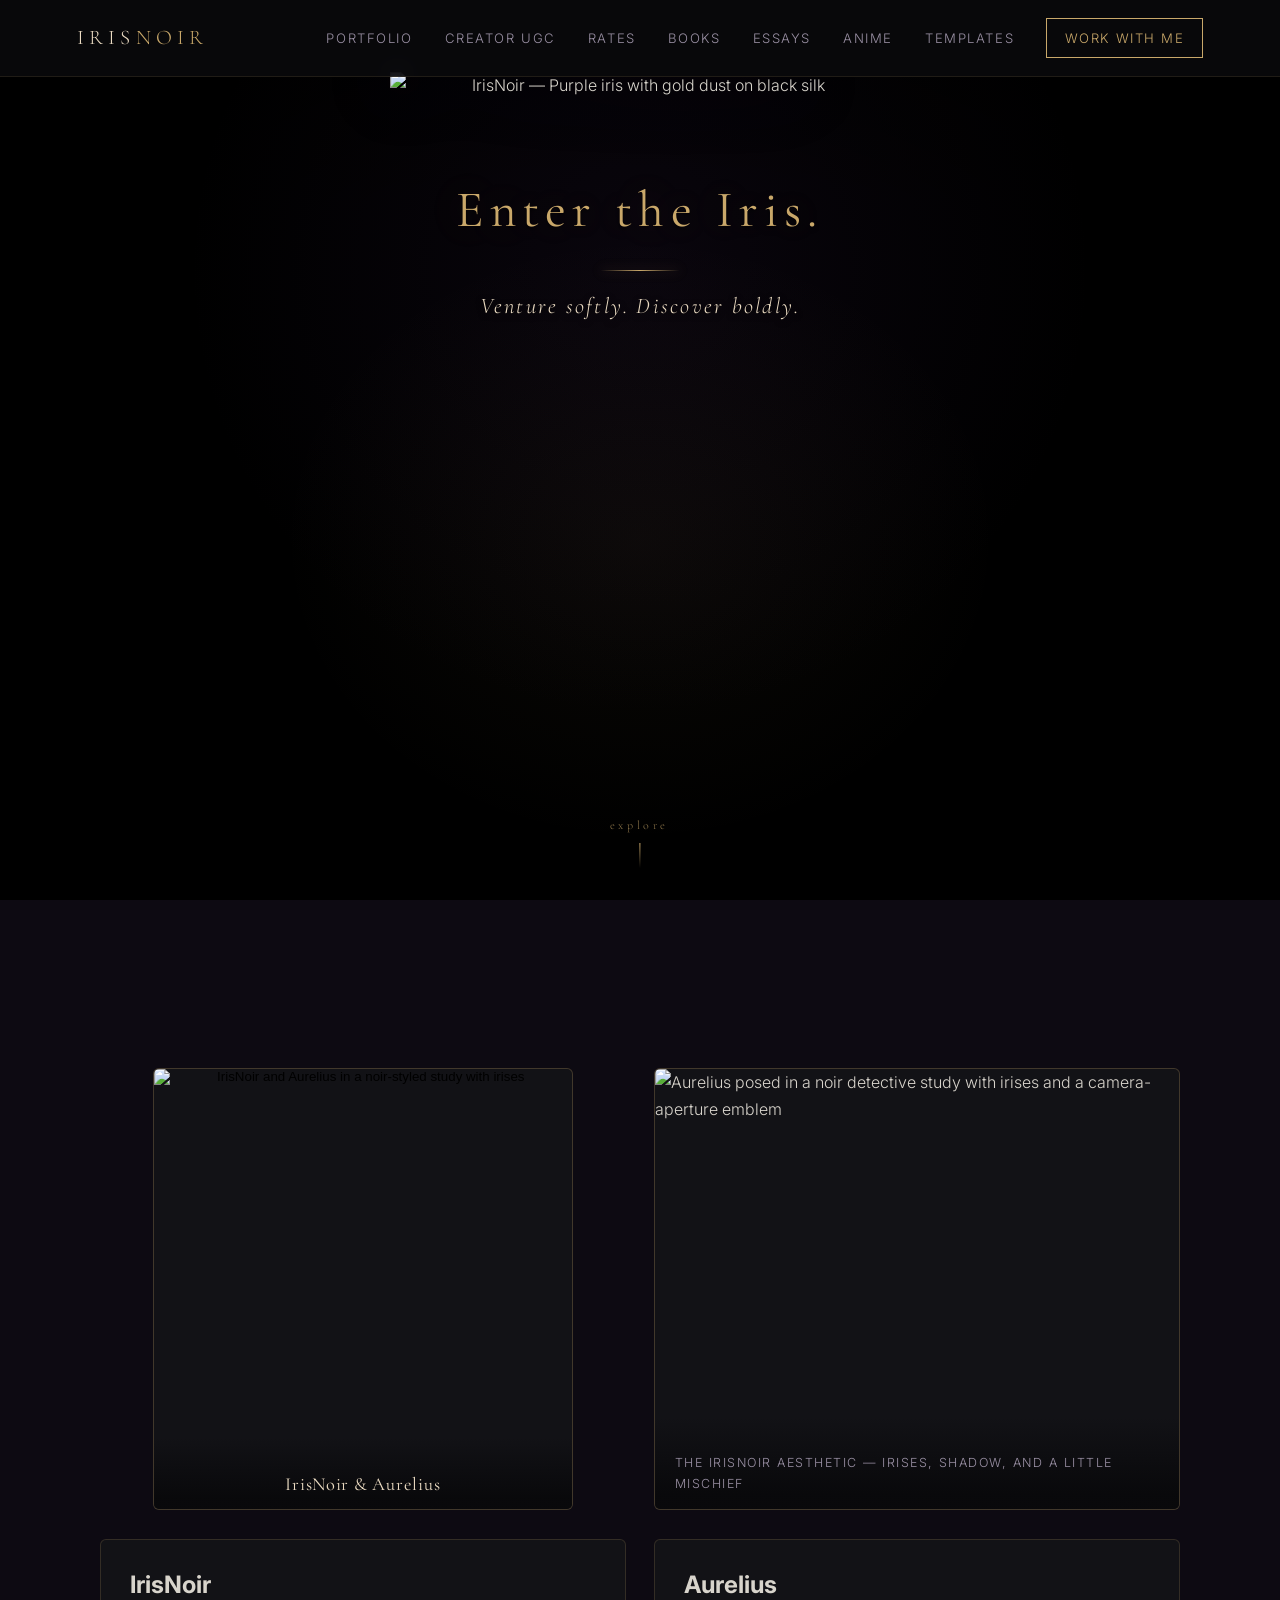
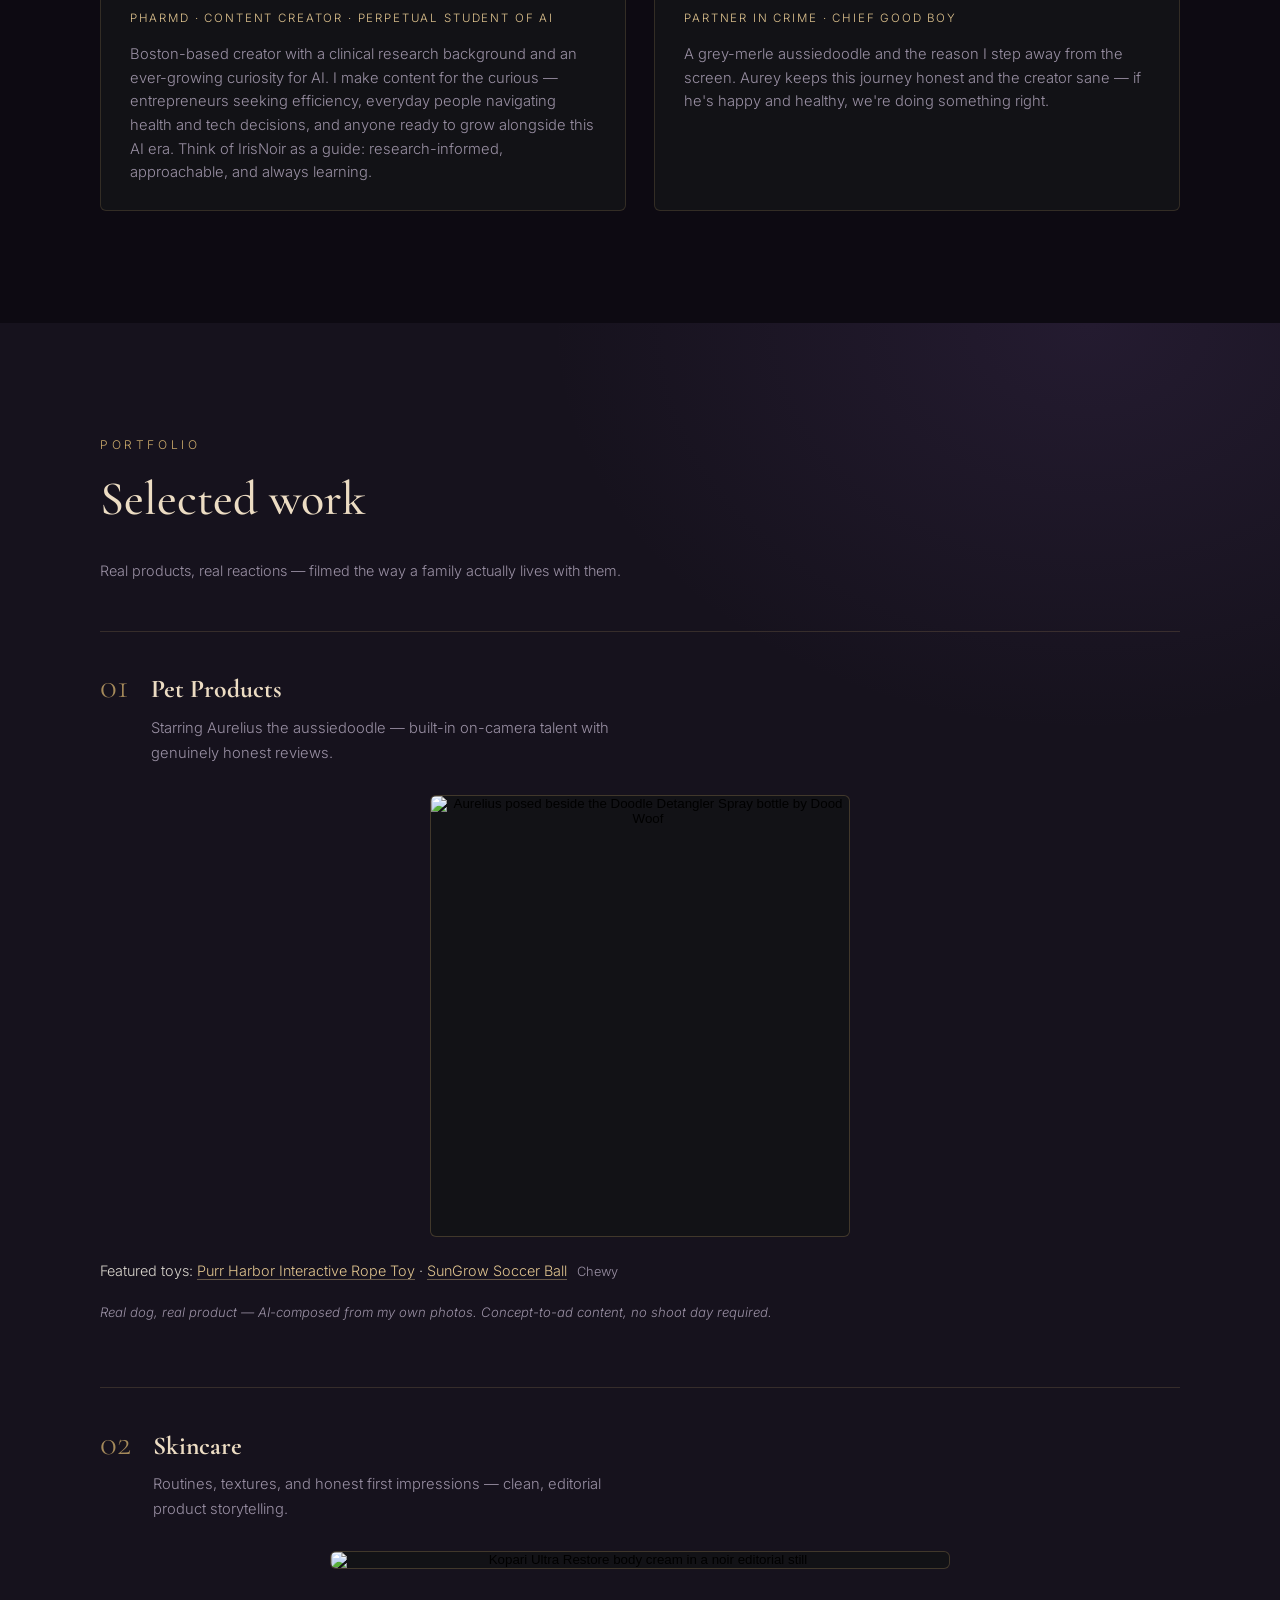
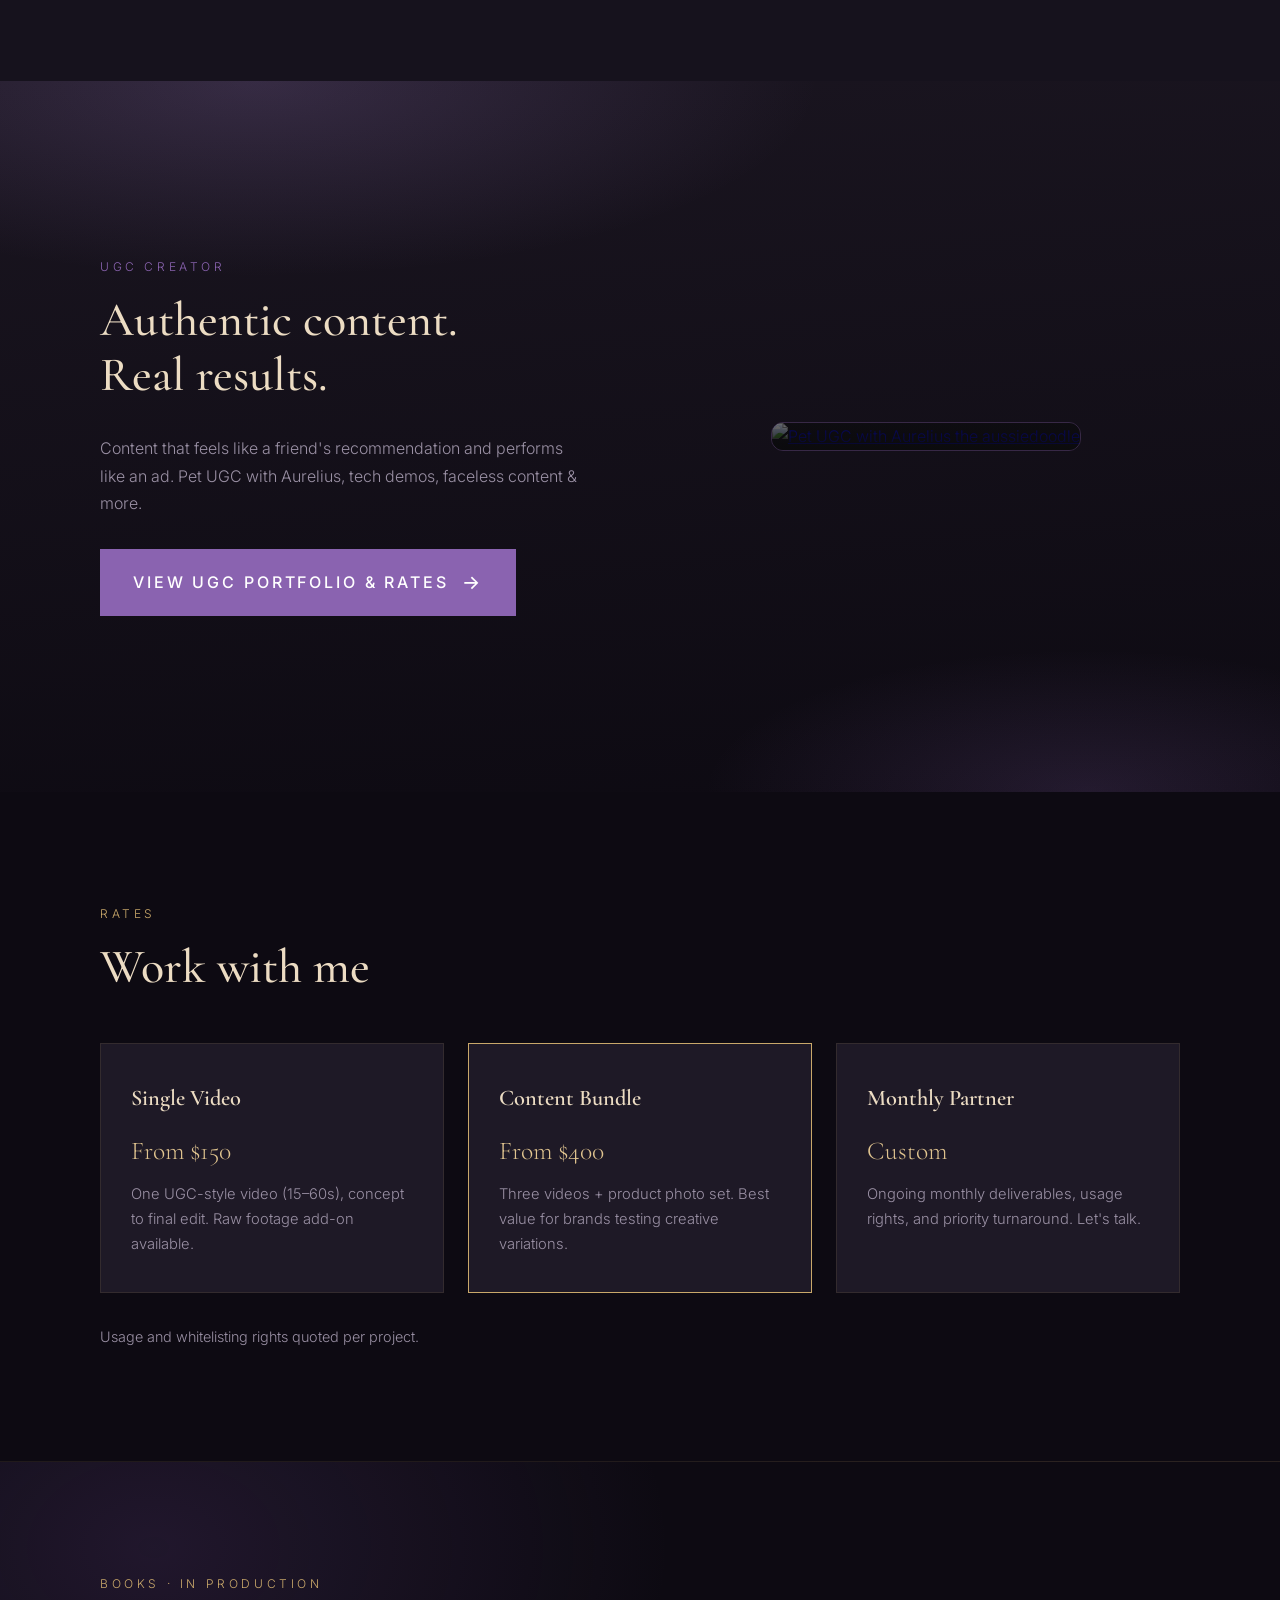
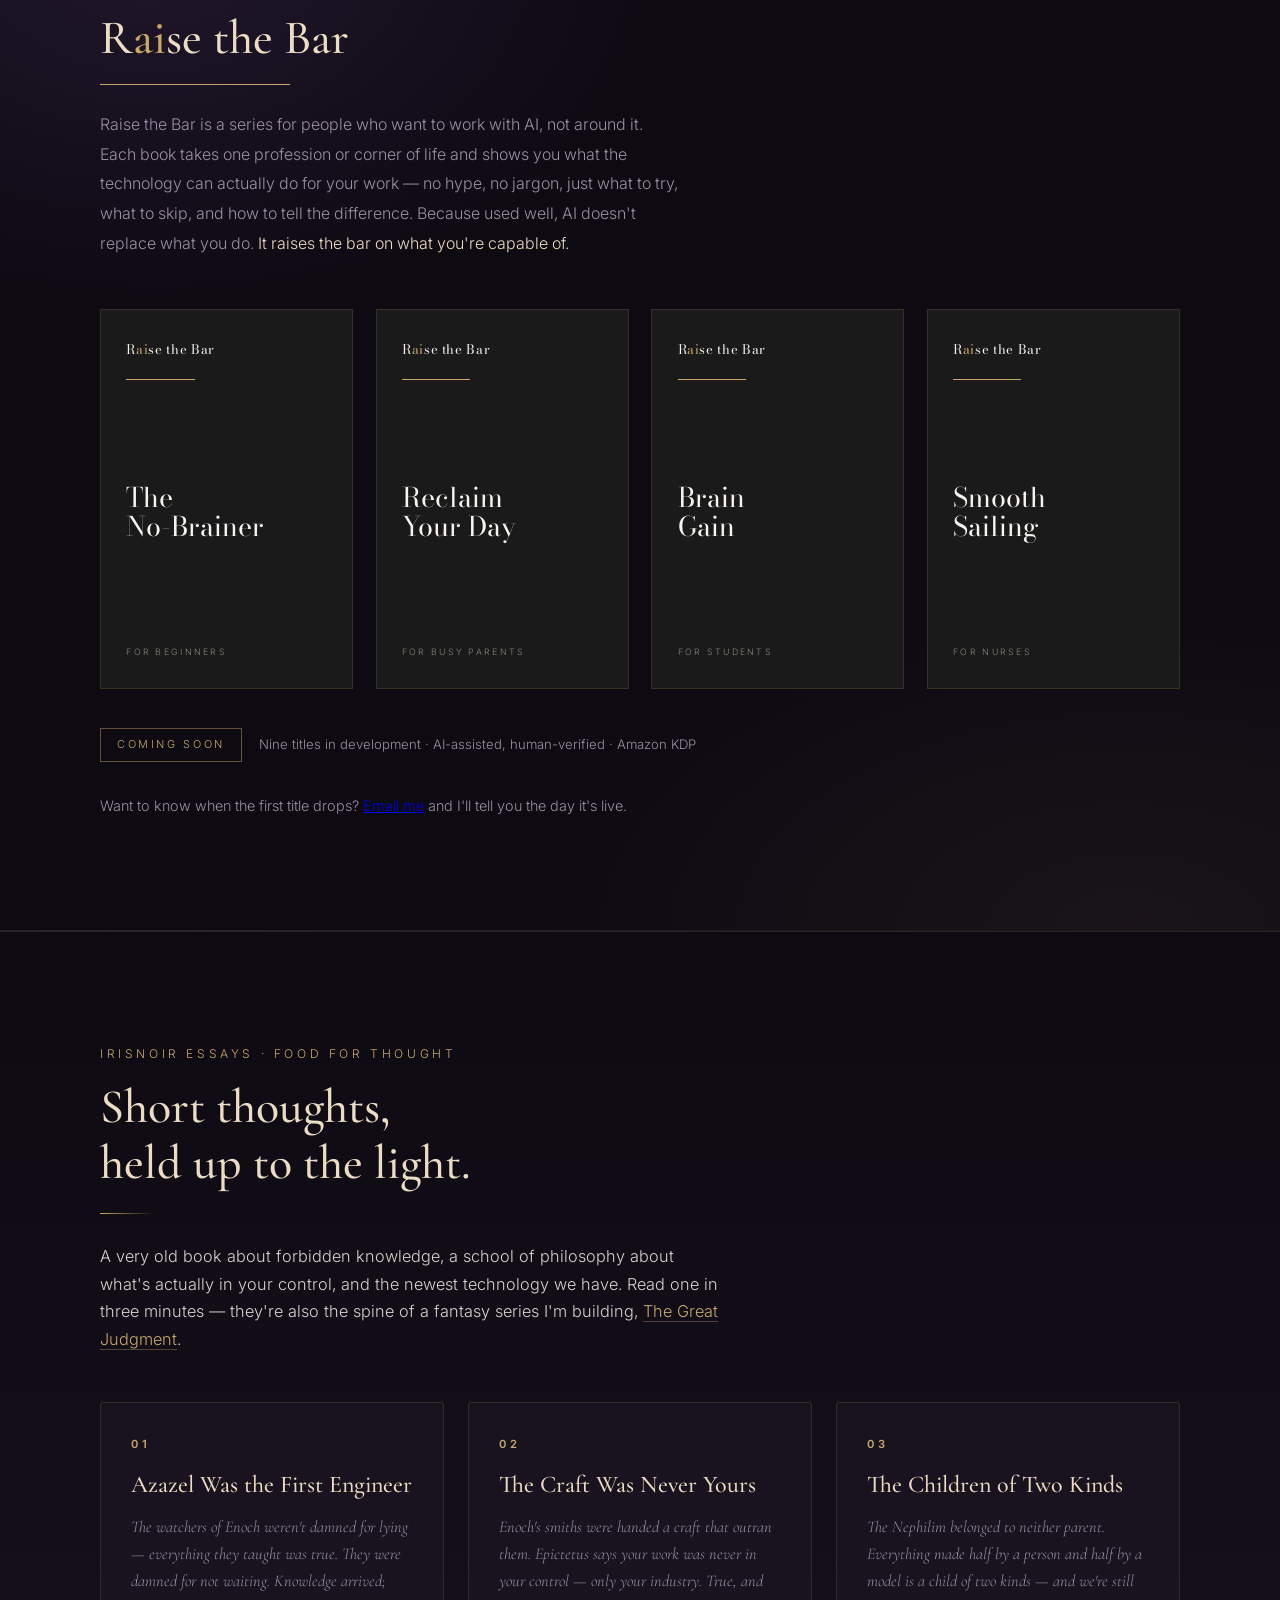
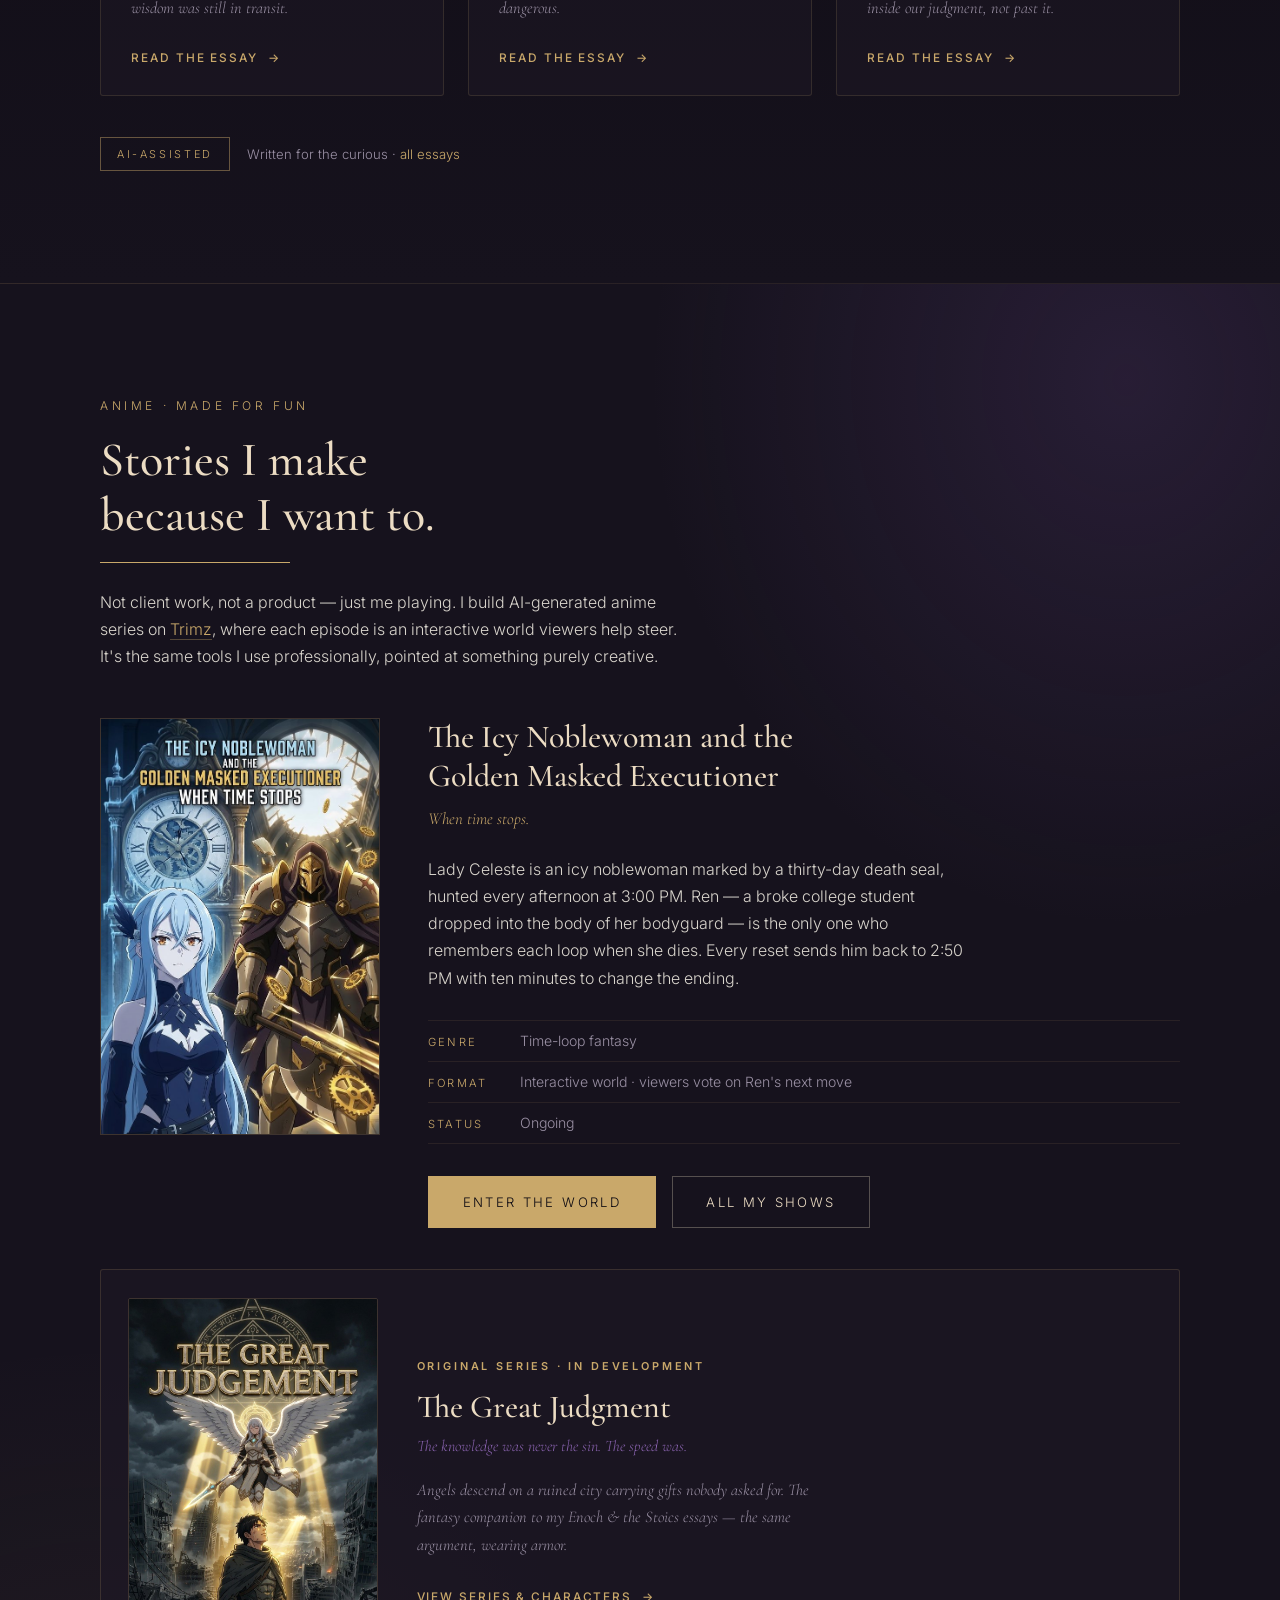
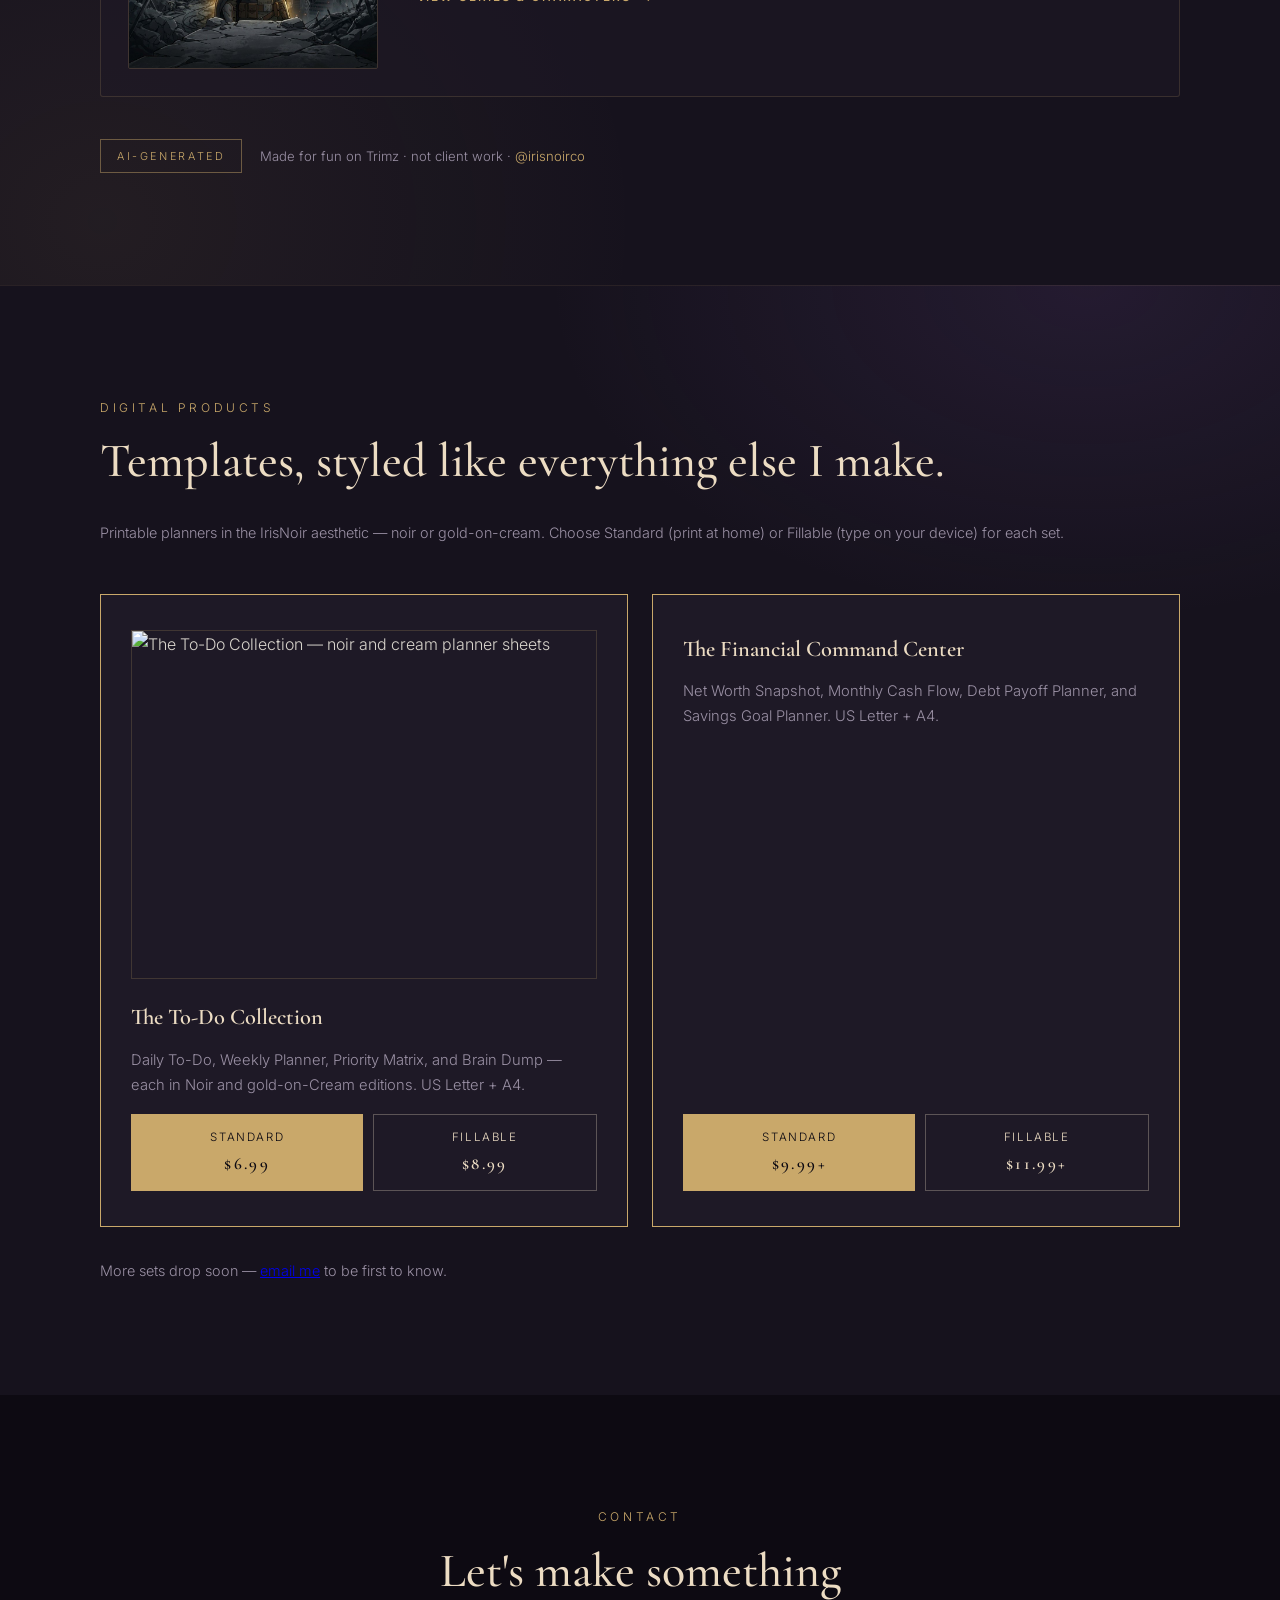
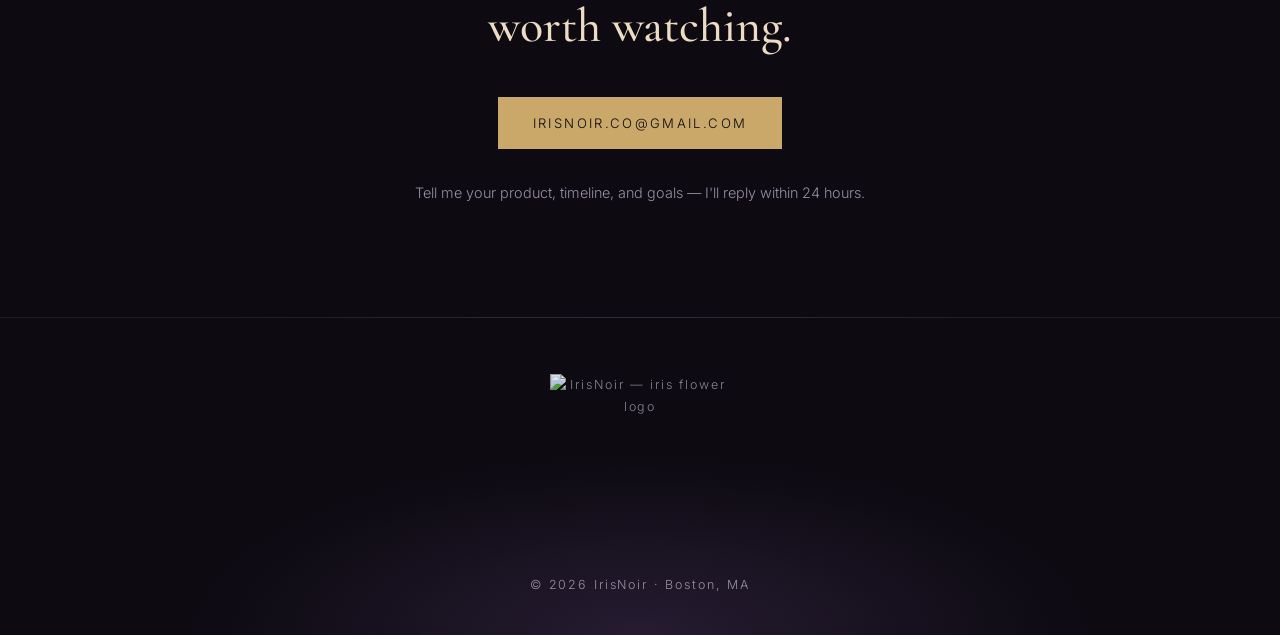
==== index.html @ cecb147e "Add Essays (Food for Thought) and The Great Judgment series sections Three Enoch & the Stoics essays" ====
<!DOCTYPE html>
<html lang="en">
<head>
<meta charset="UTF-8">
<meta name="viewport" content="width=device-width, initial-scale=1.0">
<title>IrisNoir — Enter the Iris | AI-Assisted Wellness & Tech Content</title>
<meta name="description" content="IrisNoir — where research meets the everyday. AI-assisted content on wellness, emerging technology, and balanced living. Created by a PharmD with clinical research experience, for the curious. Boston-based.">
<link rel="canonical" href="https://irisnoir.co/">

<!-- Social share card. Without these, scrapers pick an arbitrary page image
     (the tall anime poster) instead of the brand mark. -->
<meta property="og:type" content="website">
<meta property="og:site_name" content="IrisNoir">
<meta property="og:url" content="https://irisnoir.co/">
<meta property="og:title" content="IrisNoir — Enter the Iris">
<meta property="og:description" content="AI-assisted content on wellness, emerging technology, and balanced living. Boston-based creator with a clinical research background.">
<meta property="og:image" content="https://irisnoir.co/assets/og-card.jpg">
<meta property="og:image:secure_url" content="https://irisnoir.co/assets/og-card.jpg">
<meta property="og:image:type" content="image/jpeg">
<meta property="og:image:width" content="1200">
<meta property="og:image:height" content="630">
<meta property="og:image:alt" content="IrisNoir — purple iris mark and wordmark in gold on noir">
<meta name="twitter:card" content="summary_large_image">
<meta name="twitter:title" content="IrisNoir — Enter the Iris">
<meta name="twitter:description" content="AI-assisted content on wellness, emerging technology, and balanced living. Boston-based creator with a clinical research background.">
<meta name="twitter:image" content="https://irisnoir.co/assets/og-card.jpg">
<meta name="twitter:image:alt" content="IrisNoir — purple iris mark and wordmark in gold on noir">
<meta name="theme-color" content="#0d0a12">

<link rel="preconnect" href="https://fonts.googleapis.com">
<link rel="preconnect" href="https://fonts.gstatic.com" crossorigin>
<link href="https://fonts.googleapis.com/css2?family=Bodoni+Moda:opsz,wght@6..96,400;6..96,500&family=Cormorant+Garamond:wght@400;500;600&family=Inter:wght@300;400;500;600&display=swap" rel="stylesheet">
<link rel="stylesheet" href="style.css">
</head>
<body>

<nav class="nav">
  <a href="#top" class="nav-logo">IRIS<span>NOIR</span></a>
  <div class="nav-links">
    <a href="#portfolio">Portfolio</a>
    <a href="#ugc-creator">Creator UGC</a>
    <a href="#rates">Rates</a>
    <a href="#books">Books</a>
    <a href="#essays">Essays</a>
    <a href="#anime">Anime</a>
    <a href="#store">Templates</a>
    <a href="#contact" class="nav-cta">Work With Me</a>
  </div>
</nav>

<header class="hero-landing" id="top">
  <img 
    src="assets/irisnoir-brand-concept.png" 
    alt="IrisNoir — Purple iris with gold dust on black silk" 
    class="hero-brand"
  >
  <div class="hero-content">
    <h1 class="hero-title">Enter the Iris.</h1>
    <div class="hero-divider"></div>
    <p class="hero-subtitle">Venture softly. Discover boldly.</p>
  </div>
  <a href="#about" class="scroll-hint" aria-label="Scroll to explore">
    <span>explore</span>
    <div class="scroll-arrow"></div>
  </a>
</header>

<section class="section" id="about">
  <div class="container bio">
    <button type="button" class="bio-portrait gallery-hero" data-gallery="bio" aria-label="Play the IrisNoir & Aurelius moment">
      <img src="assets/about/irisnoir-aurey-noir.jpg" alt="IrisNoir and Aurelius in a noir-styled study with irises" loading="lazy">
      <span class="gallery-hero-overlay">
        <span class="gallery-hero-icon" aria-hidden="true">&#9654;</span>
        <span class="gallery-hero-label">Play the moment</span>
      </span>
      <figcaption>IrisNoir &amp; Aurelius</figcaption>
    </button>
    <figure class="bio-portrait bio-portrait-accent">
      <img src="assets/about/aurey-noir.jpg" alt="Aurelius posed in a noir detective study with irises and a camera-aperture emblem" loading="lazy">
      <figcaption>The IrisNoir aesthetic — irises, shadow, and a little mischief</figcaption>
    </figure>
    <div class="bio-card">
      <h3>IrisNoir</h3>
      <p class="bio-role">PharmD &middot; Content Creator &middot; Perpetual Student of AI</p>
      <p>Boston-based creator with a clinical research background and an ever-growing curiosity for AI. I make content for the curious — entrepreneurs seeking efficiency, everyday people navigating health and tech decisions, and anyone ready to grow alongside this AI era. Think of IrisNoir as a guide: research-informed, approachable, and always learning.</p>
    </div>
    <div class="bio-card">
      <h3>Aurelius</h3>
      <p class="bio-role">Partner in Crime &middot; Chief Good Boy</p>
      <p>A grey-merle aussiedoodle and the reason I step away from the screen. Aurey keeps this journey honest and the creator sane — if he's happy and healthy, we're doing something right.</p>
    </div>
  </div>
</section>

<section class="section section-dark" id="portfolio">
  <div class="container">
    <p class="eyebrow">Portfolio</p>
    <h2>Selected work</h2>
    <p class="section-note">Real products, real reactions — filmed the way a family actually lives with them.</p>

    <div class="showcase">

      <div class="showcase-row">
        <div class="showcase-head">
          <span class="showcase-num">01</span>
          <div>
            <h3>Pet Products</h3>
            <p>Starring Aurelius the aussiedoodle — built-in on-camera talent with genuinely honest reviews.</p>
          </div>
        </div>
        <div class="showcase-media">
          <button type="button" class="gallery-hero" data-gallery="aurey" aria-label="Open Aurelius gallery — video and photo">
            <img src="assets/portfolio/aurey-doodwoof-ai.jpg" alt="Aurelius posed beside the Doodle Detangler Spray bottle by Dood Woof" loading="lazy">
            <span class="gallery-hero-overlay">
              <span class="gallery-hero-icon" aria-hidden="true">&#9654;</span>
              <span class="gallery-hero-label">View Aurey's reel</span>
              <span class="gallery-hero-count">Videos &amp; photos</span>
            </span>
          </button>
        </div>
        <p class="showcase-shop">Featured toys: <a href="https://www.chewy.com/purr-harbor-smart-interactive-rope/dp/4469534" target="_blank" rel="noopener">Purr Harbor Interactive Rope Toy</a> &middot; <a href="https://www.chewy.com/sungrow-soccer-ball-dog-cat-toy/dp/753862" target="_blank" rel="noopener">SunGrow Soccer Ball</a> <span class="shop-price">Chewy</span></p>
        <p class="showcase-note">Real dog, real product — AI-composed from my own photos. Concept-to-ad content, no shoot day required.</p>
      </div>

      <div class="showcase-row">
        <div class="showcase-head">
          <span class="showcase-num">02</span>
          <div>
            <h3>Skincare</h3>
            <p>Routines, textures, and honest first impressions — clean, editorial product storytelling.</p>
          </div>
        </div>
        <div class="showcase-media">
          <button type="button" class="gallery-hero gallery-hero-wide" data-gallery="skincare" aria-label="Open skincare gallery">
            <img src="assets/portfolio/skincare-kopari-ai.jpg" alt="Kopari Ultra Restore body cream in a noir editorial still" loading="lazy">
            <span class="gallery-hero-overlay">
              <span class="gallery-hero-icon" aria-hidden="true">&#9654;</span>
              <span class="gallery-hero-label">View skincare still</span>
              <span class="gallery-hero-count">AI-generated</span>
            </span>
          </button>
        </div>
      </div>

    </div>
  </div>
</section>

<section class="section section-ugc" id="ugc-creator">
  <div class="container ugc-link-section">
    <div class="ugc-link-content">
      <p class="eyebrow">UGC Creator</p>
      <h2>Authentic content.<br>Real results.</h2>
      <p class="section-note">Content that feels like a friend's recommendation and performs like an ad. Pet UGC with Aurelius, tech demos, faceless content & more.</p>
      <a href="ugc-portfolio.html" class="btn btn-iris ugc-link-btn">
        <span>View UGC Portfolio & Rates</span>
        <span class="ugc-link-arrow">→</span>
      </a>
    </div>
    <div class="ugc-link-preview">
      <a href="ugc-portfolio.html" class="ugc-preview-card">
        <img src="assets/ugc/pet-ugc-hero.png" alt="Pet UGC with Aurelius the aussiedoodle" loading="lazy">
        <div class="ugc-preview-overlay">
          <span class="ugc-preview-label">Explore my work</span>
        </div>
      </a>
    </div>
  </div>
</section>

<section class="section" id="rates">
  <div class="container">
    <p class="eyebrow">Rates</p>
    <h2>Work with me</h2>
    <div class="cards">
      <div class="card">
        <h3>Single Video</h3>
        <p class="price">From $150</p>
        <p>One UGC-style video (15–60s), concept to final edit. Raw footage add-on available.</p>
      </div>
      <div class="card card-featured">
        <h3>Content Bundle</h3>
        <p class="price">From $400</p>
        <p>Three videos + product photo set. Best value for brands testing creative variations.</p>
      </div>
      <div class="card">
        <h3>Monthly Partner</h3>
        <p class="price">Custom</p>
        <p>Ongoing monthly deliverables, usage rights, and priority turnaround. Let's talk.</p>
      </div>
    </div>
    <p class="section-note">Usage and whitelisting rights quoted per project.</p>
  </div>
</section>

<section class="section section-books" id="books">
  <div class="container">
    <p class="eyebrow">Books &middot; In production</p>
    <h2>R<span class="rtb-ai">ai</span>se the Bar</h2>
    <div class="rtb-rule"></div>
    <p class="rtb-lede">Raise the Bar is a series for people who want to work with AI, not around it. Each book takes one profession or corner of life and shows you what the technology can actually do for your work &mdash; no hype, no jargon, just what to try, what to skip, and how to tell the difference. Because used well, AI doesn't replace what you do. <em>It raises the bar on what you're capable of.</em></p>

    <div class="rtb-shelf" role="list" aria-label="Raise the Bar series — covers in production">
      <article class="rtb-cover" role="listitem">
        <p class="rtb-mark">R<span class="rtb-ai">ai</span>se the Bar</p>
        <div class="rtb-bar"></div>
        <h3 class="rtb-title">The<br>No-Brainer</h3>
        <p class="rtb-aud">for beginners</p>
      </article>
      <article class="rtb-cover" role="listitem">
        <p class="rtb-mark">R<span class="rtb-ai">ai</span>se the Bar</p>
        <div class="rtb-bar"></div>
        <h3 class="rtb-title">Reclaim<br>Your Day</h3>
        <p class="rtb-aud">for busy parents</p>
      </article>
      <article class="rtb-cover" role="listitem">
        <p class="rtb-mark">R<span class="rtb-ai">ai</span>se the Bar</p>
        <div class="rtb-bar"></div>
        <h3 class="rtb-title">Brain<br>Gain</h3>
        <p class="rtb-aud">for students</p>
      </article>
      <article class="rtb-cover" role="listitem">
        <p class="rtb-mark">R<span class="rtb-ai">ai</span>se the Bar</p>
        <div class="rtb-bar"></div>
        <h3 class="rtb-title">Smooth<br>Sailing</h3>
        <p class="rtb-aud">for nurses</p>
      </article>
    </div>

    <div class="rtb-meta">
      <span class="rtb-badge">Coming soon</span>
      <span class="rtb-meta-note">Nine titles in development &middot; AI-assisted, human-verified &middot; Amazon KDP</span>
    </div>

    <p class="section-note">Want to know when the first title drops? <a href="mailto:irisnoir.co@gmail.com?subject=Notify%20me%20—%20Raise%20the%20Bar%20series">Email me</a> and I'll tell you the day it's live.</p>
  </div>
</section>

<section class="section section-essays" id="essays">
  <div class="container">
    <p class="eyebrow">IrisNoir Essays &middot; Food for Thought</p>
    <h2>Short thoughts,<br>held up to the light.</h2>
    <div class="essay-rule"></div>
    <p class="essays-lede">A very old book about forbidden knowledge, a school of philosophy about what's actually in your control, and the newest technology we have. Read one in three minutes &mdash; they're also the spine of a fantasy series I'm building, <a href="the-great-judgment.html">The Great Judgment</a>.</p>

    <div class="essay-teasers">

      <a class="essay-teaser" href="essays.html#azazel">
        <span class="essay-teaser-num">01</span>
        <h3 class="essay-teaser-title">Azazel Was the First Engineer</h3>
        <p class="essay-teaser-sum"><em>The watchers of Enoch weren't damned for lying &mdash; everything they taught was true. They were damned for not waiting. Knowledge arrived; wisdom was still in transit.</em></p>
        <span class="essay-teaser-cta">Read the essay <span class="essay-teaser-arrow">&rarr;</span></span>
      </a>

      <a class="essay-teaser" href="essays.html#the-craft">
        <span class="essay-teaser-num">02</span>
        <h3 class="essay-teaser-title">The Craft Was Never Yours</h3>
        <p class="essay-teaser-sum"><em>Enoch's smiths were handed a craft that outran them. Epictetus says your work was never in your control &mdash; only your industry. True, and dangerous.</em></p>
        <span class="essay-teaser-cta">Read the essay <span class="essay-teaser-arrow">&rarr;</span></span>
      </a>

      <a class="essay-teaser" href="essays.html#two-kinds">
        <span class="essay-teaser-num">03</span>
        <h3 class="essay-teaser-title">The Children of Two Kinds</h3>
        <p class="essay-teaser-sum"><em>The Nephilim belonged to neither parent. Everything made half by a person and half by a model is a child of two kinds &mdash; and we're still inside our judgment, not past it.</em></p>
        <span class="essay-teaser-cta">Read the essay <span class="essay-teaser-arrow">&rarr;</span></span>
      </a>

    </div>

    <div class="anime-meta">
      <span class="anime-badge">AI-assisted</span>
      <span class="anime-meta-note">Written for the curious &middot; <a href="essays.html">all essays</a></span>
    </div>
  </div>
</section>

<section class="section section-anime" id="anime">
  <div class="container">
    <p class="eyebrow">Anime &middot; Made for fun</p>
    <h2>Stories I make<br>because I want to.</h2>
    <div class="anime-rule"></div>
    <p class="anime-lede">Not client work, not a product &mdash; just me playing. I build AI-generated anime series on <a href="https://trimz.tv/u/irisnoirco" target="_blank" rel="noopener">Trimz</a>, where each episode is an interactive world viewers help steer. It's the same tools I use professionally, pointed at something purely creative.</p>

    <!-- SHOWS:START — generated by _workbench/sync_shows.py, do not hand-edit -->
    <div class="anime-show">
      <a class="anime-poster-link" href="https://trimz.tv/world/the-icy-noblewoman-and-the-golden-masked" target="_blank" rel="noopener">
        <img class="anime-poster" src="assets/trimz/icy-noblewoman-poster.jpg" alt="The Icy Noblewoman and the Golden Masked Executioner — anime key art: a silver-blue-haired noblewoman with amber eyes beside a golden-masked armored executioner, before a cracked, ice-bound clock face" width="639" height="953" loading="lazy">
      </a>
      <div class="anime-show-body">
        <h3 class="anime-title">The Icy Noblewoman and the<br>Golden Masked Executioner</h3>
        <p class="anime-tagline">When time stops.</p>
        <p class="anime-synopsis">Lady Celeste is an icy noblewoman marked by a thirty-day death seal, hunted every afternoon at 3:00 PM. Ren &mdash; a broke college student dropped into the body of her bodyguard &mdash; is the only one who remembers each loop when she dies. Every reset sends him back to 2:50 PM with ten minutes to change the ending.</p>
        <ul class="anime-facts">
          <li><span class="anime-facts-k">Genre</span> Time-loop fantasy</li>
          <li><span class="anime-facts-k">Format</span> Interactive world &middot; viewers vote on Ren's next move</li>
          <li><span class="anime-facts-k">Status</span> Ongoing</li>
        </ul>
        <div class="anime-actions">
          <a class="btn btn-gold" href="https://trimz.tv/world/the-icy-noblewoman-and-the-golden-masked" target="_blank" rel="noopener">Enter the world</a>
          <a class="btn btn-ghost" href="https://trimz.tv/u/irisnoirco" target="_blank" rel="noopener">All my shows</a>
        </div>
      </div>
    </div>
    <!-- SHOWS:END -->

    <!-- Hand-written: The Great Judgment lives on its own page, not Trimz, so it
         sits outside the SHOWS markers and survives sync_shows.py runs. -->
    <a class="gj-card" href="the-great-judgment.html">
      <div class="gj-card-art">
        <img src="assets/anime/the-great-judgment-cover.jpg" alt="The Great Judgment series cover — a silver-haired winged figure in white and gold armor descends with a glowing blue sword over a ruined city" width="848" height="1264" loading="lazy">
      </div>
      <div class="gj-card-body">
        <p class="gj-card-eyebrow">Original Series &middot; In development</p>
        <h3 class="gj-card-title">The Great Judgment</h3>
        <p class="gj-card-tagline">The knowledge was never the sin. The speed was.</p>
        <p class="gj-card-sum"><em>Angels descend on a ruined city carrying gifts nobody asked for. The fantasy companion to my Enoch &amp; the Stoics essays &mdash; the same argument, wearing armor.</em></p>
        <span class="essay-teaser-cta">View series &amp; characters <span class="essay-teaser-arrow">&rarr;</span></span>
      </div>
    </a>

    <div class="anime-meta">
      <span class="anime-badge">AI-generated</span>
      <span class="anime-meta-note">Made for fun on Trimz &middot; not client work &middot; <a href="https://trimz.tv/u/irisnoirco" target="_blank" rel="noopener">@irisnoirco</a></span>
    </div>
  </div>
</section>

<section class="section section-dark" id="store">
  <div class="container">
    <p class="eyebrow">Digital Products</p>
    <h2>Templates, styled like everything else I make.</h2>
    <p class="section-note">Printable planners in the IrisNoir aesthetic — noir or gold-on-cream. Choose Standard (print at home) or Fillable (type on your device) for each set.</p>
    <div class="cards products-grid">
      <div class="card card-featured product-card">
        <img class="product-thumb" src="assets/products/todo-collection-cover.png" alt="The To-Do Collection — noir and cream planner sheets" loading="lazy">
        <h3>The To-Do Collection</h3>
        <p>Daily To-Do, Weekly Planner, Priority Matrix, and Brain Dump — each in Noir and gold-on-Cream editions. US Letter + A4.</p>
        <div class="format-picker">
          <a href="https://irisnoir1.gumroad.com/l/todo-collection" class="btn btn-gold format-btn" target="_blank" rel="noopener">
            <span class="format-label">Standard</span><span class="format-price">$6.99</span>
          </a>
          <a href="https://irisnoir1.gumroad.com/l/to-do-collection-fillable" class="btn btn-ghost format-btn" target="_blank" rel="noopener">
            <span class="format-label">Fillable</span><span class="format-price">$8.99</span>
          </a>
        </div>
      </div>
      <div class="card card-featured product-card">
        <h3>The Financial Command Center</h3>
        <p>Net Worth Snapshot, Monthly Cash Flow, Debt Payoff Planner, and Savings Goal Planner. US Letter + A4.</p>
        <div class="format-picker">
          <a href="https://irisnoir1.gumroad.com/l/finance-command-center" class="btn btn-gold format-btn" target="_blank" rel="noopener">
            <span class="format-label">Standard</span><span class="format-price">$9.99+</span>
          </a>
          <a href="https://irisnoir1.gumroad.com/l/finance-command-center-fillable" class="btn btn-ghost format-btn" target="_blank" rel="noopener">
            <span class="format-label">Fillable</span><span class="format-price">$11.99+</span>
          </a>
        </div>
      </div>
    </div>
    <p class="section-note">More sets drop soon — <a href="mailto:irisnoir.co@gmail.com?subject=Notify%20me%20—%20new%20templates">email me</a> to be first to know.</p>
  </div>
</section>

<section class="section" id="contact">
  <div class="container contact">
    <p class="eyebrow">Contact</p>
    <h2>Let's make something<br>worth watching.</h2>
    <a class="contact-email btn btn-gold" href="mailto:irisnoir.co@gmail.com?subject=AI%20Content%20Inquiry%20%E2%80%94%20%5BYour%20Brand%20Name%5D&body=Hi!%0A%0AI%E2%80%99m%20interested%20in%20working%20with%20IrisNoir%20for%20AI-generated%20content.%0A%0A%E2%80%94%E2%80%94%E2%80%94%E2%80%94%E2%80%94%E2%80%94%E2%80%94%E2%80%94%E2%80%94%E2%80%94%E2%80%94%E2%80%94%E2%80%94%E2%80%94%E2%80%94%0APLEASE%20FILL%20OUT%3A%0A%0ABrand%20Name%3A%20%0AProject%20Type%3A%20%5BProduct%20Visuals%20%2F%20Video%20Content%20%2F%20Social%20Media%20%2F%20Other%5D%0AProduct(s)%3A%20%0AProduct%20Link%3A%20%0AStyle%20References%20(if%20any)%3A%20%0ADeadline%3A%20%0ABudget%20Range%3A%20%0A%0AAdditional%20Notes%3A%0A%0A%E2%80%94%E2%80%94%E2%80%94%E2%80%94%E2%80%94%E2%80%94%E2%80%94%E2%80%94%E2%80%94%E2%80%94%E2%80%94%E2%80%94%E2%80%94%E2%80%94%E2%80%94%0A%0ALooking%20forward%20to%20working%20together!">irisnoir.co@gmail.com</a>
    <p class="section-note">Tell me your product, timeline, and goals — I'll reply within 24 hours.</p>
  </div>
</section>

<footer class="footer">
  <img class="footer-logo" src="assets/irisnoir-logo-transparent.png" alt="IrisNoir — iris flower logo" width="1024" height="1024" loading="lazy">
  <p>© 2026 IrisNoir · Boston, MA</p>
</footer>

<div class="lightbox" id="lightbox" role="dialog" aria-modal="true" aria-label="Aurelius gallery" hidden>
  <button type="button" class="lightbox-close" aria-label="Close gallery">&times;</button>
  <div class="lightbox-stage" id="lightbox-stage"></div>
  <p class="lightbox-caption" id="lightbox-caption"></p>
  <div class="lightbox-thumbs" id="lightbox-thumbs"></div>
</div>

<script id="gallery-bio" type="application/json">
[
  {"type":"video","src":"assets/about/irisnoir-aurey-bio.mp4","poster":"assets/about/irisnoir-aurey-noir.jpg","caption":"IrisNoir &amp; Aurelius — a quiet moment","tag":"AI-generated"}
]
</script>

<script id="gallery-aurey" type="application/json">
[
  {"type":"image","src":"assets/portfolio/aurey-doodwoof-ai.jpg","caption":"Beside the Doodle Detangler Spray by Dood Woof","tag":"AI-generated"},
  {"type":"video","src":"assets/portfolio/aurey-ropetoy-play.mp4","poster":"assets/portfolio/aurey-ropetoy-poster.jpg","caption":"Aurey with the Purr Harbor interactive rope toy","tag":"AI-generated"},
  {"type":"image","src":"assets/portfolio/aurey-ropetoy-poster.jpg","caption":"With the Purr Harbor interactive rope toy","tag":"AI-generated"},
  {"type":"image","src":"assets/portfolio/aurey-soccerball.jpg","caption":"With the SunGrow soccer ball toy","tag":"AI-generated"},
  {"type":"video","src":"assets/portfolio/aurey-soccerball-play.mp4","poster":"assets/portfolio/aurey-soccerball-play-poster.jpg","caption":"Aurey playing with the SunGrow soccer ball","tag":"AI-generated"}
]
</script>

<script id="gallery-skincare" type="application/json">
[
  {"type":"image","src":"assets/portfolio/skincare-kopari-ai.jpg","caption":"Kopari Ultra Restore body cream — noir editorial still","tag":"AI-generated"}
]
</script>

<script>
(function () {
  var lb = document.getElementById("lightbox");
  var stage = document.getElementById("lightbox-stage");
  var caption = document.getElementById("lightbox-caption");
  var thumbs = document.getElementById("lightbox-thumbs");
  var lastFocus = null;

  function itemsFor(name) {
    var el = document.getElementById("gallery-" + name);
    return el ? JSON.parse(el.textContent) : [];
  }

  function render(items, i) {
    var it = items[i];
    stage.innerHTML = it.type === "video"
      ? '<video controls autoplay playsinline poster="' + it.poster + '"><source src="' + it.src + '" type="video/mp4"></video>'
      : '<img src="' + it.src + '" alt="' + it.caption + '">';
    caption.innerHTML = it.caption + ' <span class="ai-tag">' + it.tag + '</span>';
    Array.prototype.forEach.call(thumbs.children, function (t, n) {
      t.classList.toggle("is-active", n === i);
    });
  }

  function open(name) {
    var items = itemsFor(name);
    if (!items.length) return;
    thumbs.innerHTML = "";
    items.forEach(function (it, n) {
      var b = document.createElement("button");
      b.type = "button";
      b.className = "lightbox-thumb";
      b.innerHTML = '<img src="' + (it.poster || it.src) + '" alt="' + it.caption + '">'
                  + (it.type === "video" ? '<span class="lightbox-thumb-play" aria-hidden="true">&#9654;</span>' : '');
      b.addEventListener("click", function () { render(items, n); });
      thumbs.appendChild(b);
    });
    render(items, 0);
    lastFocus = document.activeElement;
    lb.hidden = false;
    document.body.style.overflow = "hidden";
  }

  function close() {
    lb.hidden = true;
    stage.innerHTML = "";
    document.body.style.overflow = "";
    if (lastFocus) lastFocus.focus();
  }

  document.querySelectorAll(".gallery-hero").forEach(function (h) {
    h.addEventListener("click", function () { open(h.getAttribute("data-gallery")); });
  });
  lb.querySelector(".lightbox-close").addEventListener("click", close);
  lb.addEventListener("click", function (e) { if (e.target === lb) close(); });
  document.addEventListener("keydown", function (e) { if (e.key === "Escape" && !lb.hidden) close(); });
})();
</script>

</body>
</html>
---- style.css ----
/* IrisNoir — noir, iris & gold brand kit */
:root {
  --noir: #0d0a12;
  --noir-2: #16121d;
  --noir-3: #1e1926;
  --cream: #ecdcc3;
  --gold: #c9a86a;
  --gold-bright: #e0c48f;
  --iris: #6d4a94;
  --iris-soft: #8a63b0;
  --iris-deep: #4b2a6b;
  --text: #d8d4cc;
  --text-dim: #9a90a4;
  --serif: 'Cormorant Garamond', Georgia, serif;
  --sans: 'Inter', -apple-system, sans-serif;
}

* { margin: 0; padding: 0; box-sizing: border-box; }

html { scroll-behavior: smooth; }

body {
  background: var(--noir);
  color: var(--text);
  font-family: var(--sans);
  font-weight: 300;
  line-height: 1.7;
  -webkit-font-smoothing: antialiased;
}

/* Nav */
.nav {
  position: fixed;
  top: 0; left: 0; right: 0;
  display: flex;
  justify-content: space-between;
  align-items: center;
  padding: 1.1rem 6vw;
  background: rgba(10,10,12,0.85);
  backdrop-filter: blur(12px);
  z-index: 100;
  border-bottom: 1px solid rgba(201,168,106,0.12);
}
.nav-logo {
  font-family: var(--serif);
  font-size: 1.3rem;
  letter-spacing: 0.25em;
  color: var(--cream);
  text-decoration: none;
}
.nav-logo span { color: var(--gold); }
.nav-links { display: flex; gap: 2rem; align-items: center; }
.nav-links a {
  color: var(--text-dim);
  text-decoration: none;
  font-size: 0.82rem;
  letter-spacing: 0.12em;
  text-transform: uppercase;
  transition: color 0.25s;
}
.nav-links a:hover { color: var(--gold-bright); }
.nav-cta {
  border: 1px solid var(--gold);
  padding: 0.5rem 1.1rem;
  color: var(--gold) !important;
}
.nav-cta:hover { background: var(--gold); color: var(--noir) !important; }

/* Hero */
.hero {
  min-height: 100vh;
  display: flex;
  align-items: center;
  background:
    radial-gradient(ellipse 60% 45% at 72% 40%, rgba(138,99,176,0.42), transparent 70%),
    radial-gradient(ellipse 80% 55% at 15% 80%, rgba(109,74,148,0.22), transparent 65%),
    radial-gradient(ellipse 90% 60% at 50% 110%, rgba(201,168,106,0.08), transparent 60%),
    var(--noir);
}

/* Hero Landing — Enter the Iris */
.hero-landing {
  min-height: 100vh;
  display: flex;
  flex-direction: column;
  align-items: center;
  justify-content: flex-start;
  text-align: center;
  position: relative;
  overflow: hidden;
  background: #000;
}
.hero-landing::before {
  content: '';
  position: absolute;
  inset: 0;
  background: 
    radial-gradient(ellipse at center 30%, rgba(75, 42, 107, 0.12) 0%, transparent 50%),
    radial-gradient(ellipse at center 60%, rgba(201, 168, 106, 0.05) 0%, transparent 40%);
  z-index: 0;
}
.hero-landing::after {
  content: '';
  position: absolute;
  inset: 0;
  background: radial-gradient(ellipse at center, transparent 40%, rgba(0,0,0,0.6) 100%);
  z-index: 1;
  pointer-events: none;
}
.hero-brand {
  width: 100%;
  max-width: 500px;
  height: auto;
  margin-top: 8vh;
  filter: drop-shadow(0 0 40px rgba(75, 42, 107, 0.3));
  animation: brandReveal 1.5s ease-out;
  z-index: 2;
}
@keyframes brandReveal {
  0% { opacity: 0; transform: scale(0.97); }
  100% { opacity: 1; transform: scale(1); }
}
.hero-landing .hero-content {
  position: relative;
  z-index: 3;
  padding: 2rem;
  max-width: 900px;
  display: flex;
  flex-direction: column;
  align-items: center;
  margin-top: 4vh;
}
.hero-title {
  font-family: var(--serif);
  font-size: clamp(2rem, 5vw, 3.2rem);
  font-weight: 400;
  color: var(--gold);
  letter-spacing: 0.12em;
  margin-bottom: 1rem;
  text-shadow: 0 0 40px rgba(201, 168, 106, 0.2), 0 2px 4px rgba(0, 0, 0, 0.8);
  animation: fadeInUp 1.2s ease-out 0.8s both;
}
.hero-divider {
  width: 80px;
  height: 1px;
  background: linear-gradient(90deg, transparent, var(--gold), transparent);
  margin: 0 auto 1rem;
  box-shadow: 0 0 12px rgba(201, 168, 106, 0.4);
  animation: dividerGlow 1.5s ease-out 1.1s both;
}
@keyframes dividerGlow {
  0% { opacity: 0; width: 0; }
  100% { opacity: 1; width: 80px; }
}
.hero-subtitle {
  font-family: var(--serif);
  font-size: clamp(1rem, 2.5vw, 1.4rem);
  font-weight: 300;
  font-style: italic;
  color: var(--cream);
  letter-spacing: 0.1em;
  opacity: 0.9;
  text-shadow: 0 2px 6px rgba(0, 0, 0, 0.8);
  animation: fadeInUp 1.2s ease-out 1.3s both;
}
@keyframes fadeInUp {
  from { opacity: 0; transform: translateY(15px); }
  to { opacity: 1; transform: translateY(0); }
}
.scroll-hint {
  position: absolute;
  bottom: 2rem;
  left: 50%;
  transform: translateX(-50%);
  display: flex;
  flex-direction: column;
  align-items: center;
  gap: 0.5rem;
  opacity: 0;
  animation: fadeIn 1s ease-out 2s forwards;
  z-index: 3;
  text-decoration: none;
  cursor: pointer;
}
.scroll-hint span {
  font-family: var(--serif);
  font-size: 0.75rem;
  letter-spacing: 0.3em;
  text-transform: lowercase;
  color: var(--gold);
  opacity: 0.7;
}
.scroll-arrow {
  width: 1px;
  height: 25px;
  background: linear-gradient(180deg, var(--gold), transparent);
  animation: scrollPulse 2s ease-in-out 2.5s infinite;
}
@keyframes scrollPulse {
  0%, 100% { opacity: 0.6; }
  50% { opacity: 0.3; }
}
@keyframes fadeIn {
  from { opacity: 0; }
  to { opacity: 1; }
}
.hero-inner {
  max-width: 1080px;
  margin: 0 auto;
  padding: 7rem 6vw 4rem;
  display: grid;
  grid-template-columns: 1.1fr 0.9fr;
  align-items: center;
  gap: 3rem;
}
.hero-img {
  position: relative;
  justify-self: end;
  width: min(420px, 38vw);
}
.hero-img img {
  width: 100%;
  height: auto;
  display: block;
  border: 1px solid rgba(201,168,106,0.25);
}
.hero-img::after {
  content: "";
  position: absolute;
  inset: 14px -14px -14px 14px;
  border: 1px solid rgba(201,168,106,0.25);
  z-index: -1;
}
.hero-eyebrow {
  font-size: 0.78rem;
  letter-spacing: 0.35em;
  text-transform: uppercase;
  color: var(--gold);
  margin-bottom: 1.4rem;
}
.hero h1 {
  font-family: var(--serif);
  font-weight: 500;
  font-size: clamp(2.8rem, 6.5vw, 5.2rem);
  letter-spacing: 0.18em;
  color: var(--cream);
  line-height: 1;
}
.hero h1 .gold { color: var(--gold); }
.hero-tag {
  margin-top: 1.6rem;
  font-size: 1.05rem;
  color: var(--text-dim);
  letter-spacing: 0.04em;
}
.hero-actions {
  margin-top: 2.6rem;
  display: flex;
  gap: 1rem;
  flex-wrap: wrap;
}

/* Buttons */
.btn {
  display: inline-block;
  padding: 0.85rem 2.1rem;
  font-size: 0.82rem;
  letter-spacing: 0.18em;
  text-transform: uppercase;
  text-decoration: none;
  transition: all 0.3s;
}
.btn-gold {
  background: var(--gold);
  color: var(--noir);
  border: 1px solid var(--gold);
}
.btn-gold:hover { background: var(--gold-bright); border-color: var(--gold-bright); }
.btn-ghost {
  border: 1px solid rgba(236,220,195,0.3);
  color: var(--cream);
}
.btn-ghost:hover { border-color: var(--gold); color: var(--gold-bright); }

/* Sections */
.section { padding: 7rem 6vw; }
.section-dark {
  background:
    radial-gradient(ellipse 70% 50% at 85% 0%, rgba(109,74,148,0.16), transparent 60%),
    var(--noir-2);
}
.container { max-width: 1080px; margin: 0 auto; }
.split {
  display: grid;
  grid-template-columns: 1fr 1.2fr;
  gap: 4rem;
  align-items: start;
}
.eyebrow {
  font-size: 0.75rem;
  letter-spacing: 0.3em;
  text-transform: uppercase;
  color: var(--gold);
  margin-bottom: 1rem;
}
h2 {
  font-family: var(--serif);
  font-weight: 500;
  font-size: clamp(2rem, 4.5vw, 3rem);
  color: var(--cream);
  line-height: 1.15;
  margin-bottom: 1.2rem;
}
.about-copy p { margin-bottom: 1.2rem; }
.section-note { color: var(--text-dim); font-size: 0.9rem; margin-top: 2rem; }

/* Bio — IrisNoir & Aurelius */
.bio {
  margin-top: 3.5rem;
  display: grid;
  grid-template-columns: 1fr 1fr;
  gap: 1.8rem;
  align-items: stretch;
}
.bio-portrait {
  position: relative;
  margin: 0;
  border: 1px solid rgba(201,168,106,0.25);
  border-radius: 6px;
  overflow: hidden;
  background: #121216;
}
.bio-portrait img { display: block; width: 100%; height: 100%; object-fit: cover; }
.bio-portrait figcaption {
  position: absolute;
  left: 0; right: 0; bottom: 0;
  padding: 2.2rem 1.2rem 0.9rem;
  font-family: "Cormorant Garamond", Georgia, serif;
  font-size: 1.15rem;
  letter-spacing: 0.04em;
  color: var(--cream);
  background: linear-gradient(to top, rgba(8,8,10,0.92) 15%, transparent);
}
.bio-portrait-accent figcaption {
  font-family: "Inter", sans-serif;
  font-size: 0.78rem;
  letter-spacing: 0.12em;
  text-transform: uppercase;
  color: var(--text-dim);
}
.bio-card {
  border: 1px solid rgba(201,168,106,0.18);
  border-radius: 6px;
  padding: 1.6rem 1.8rem;
  background: #121216;
}
.bio-card h3 { font-size: 1.5rem; margin-bottom: 0.2rem; }
.bio-role {
  font-size: 0.72rem;
  letter-spacing: 0.16em;
  text-transform: uppercase;
  color: var(--gold-bright);
  margin-bottom: 0.9rem;
}
.bio-card p:last-child { color: var(--text-dim); font-size: 0.92rem; line-height: 1.6; }

/* Cards */
.cards {
  display: grid;
  grid-template-columns: repeat(auto-fit, minmax(240px, 1fr));
  gap: 1.5rem;
  margin-top: 3rem;
}
.card {
  background: var(--noir-3);
  border: 1px solid rgba(201,168,106,0.12);
  padding: 2.2rem 1.9rem;
  transition: border-color 0.3s, transform 0.3s;
}
.card:hover { border-color: rgba(201,168,106,0.45); transform: translateY(-4px); }
.card-featured { border-color: var(--gold); }
.card h3 {
  font-family: var(--serif);
  font-weight: 600;
  font-size: 1.4rem;
  color: var(--cream);
  margin-bottom: 0.7rem;
}
.card p { font-size: 0.92rem; color: var(--text-dim); }
.price {
  font-family: var(--serif);
  font-size: 1.6rem !important;
  color: var(--gold-bright) !important;
  margin-bottom: 0.6rem;
}

/* Products (store) */
.products-grid { align-items: stretch; }
.product-card { display: flex; flex-direction: column; }
.product-thumb {
  width: 100%;
  aspect-ratio: 4 / 3;
  object-fit: cover;
  margin-bottom: 1.2rem;
  border: 1px solid rgba(201,168,106,0.2);
}
.product-card .btn { margin-top: auto; align-self: flex-start; padding-top: 0.85rem; }
.product-card-soon {
  opacity: 0.55;
  border-style: dashed;
}
.product-card-soon:hover { transform: none; border-color: rgba(201,168,106,0.12); }

/* ============================================
   Raise the Bar — AI book series (in production)
   Book-cover charcoal/ivory/Bodoni system nested
   inside the IrisNoir noir + iris + gold frame.
   ============================================ */
.section-books {
  background:
    radial-gradient(ellipse 65% 55% at 12% 8%, rgba(109,74,148,0.20), transparent 62%),
    radial-gradient(ellipse 75% 50% at 88% 100%, rgba(201,168,106,0.07), transparent 60%),
    var(--noir);
  border-top: 1px solid rgba(201,168,106,0.10);
  border-bottom: 1px solid rgba(201,168,106,0.10);
}
/* the gold "ai" — series signature, color only, never resized */
.rtb-ai { color: var(--gold); }
.section-books h2 { margin-bottom: 1.1rem; }
.rtb-rule {
  width: 190px;
  height: 1px;
  background: var(--gold);
  margin-bottom: 1.6rem;
}
.rtb-lede {
  max-width: 58ch;
  color: var(--text-dim);
  font-size: 1rem;
  line-height: 1.85;
  margin: 0;
}
.rtb-lede em {
  color: var(--cream);
  font-style: normal;
}

/* --- the shelf of covers --- */
.rtb-shelf {
  margin-top: 3.2rem;
  display: grid;
  grid-template-columns: repeat(4, minmax(0, 1fr));
  gap: 1.4rem;
}
.rtb-cover {
  background: #1a1a1a;
  aspect-ratio: 2 / 3;
  padding: 11% 10%;
  display: flex;
  flex-direction: column;
  border: 1px solid rgba(201,168,106,0.16);
  transition: border-color 0.3s, transform 0.3s;
}
.rtb-cover:hover {
  border-color: rgba(201,168,106,0.45);
  transform: translateY(-4px);
}
.rtb-mark {
  font-family: 'Bodoni Moda', Georgia, serif;
  font-size: 0.82rem;
  letter-spacing: 0.05em;
  color: #f7f4ef;
  margin: 0;
}
/* the bar — fixed position, never moves; shrink the title instead */
.rtb-bar {
  width: 34%;
  height: 1px;
  background: var(--gold);
  margin: 9% 0 auto;
}
.rtb-title {
  font-family: 'Bodoni Moda', Georgia, serif;
  font-weight: 400;
  font-size: clamp(1.15rem, 2.1vw, 1.7rem);
  line-height: 1.06;
  color: #f7f4ef;
  margin: 0 0 auto;
}
.rtb-aud {
  font-size: 0.55rem;
  letter-spacing: 0.26em;
  text-transform: uppercase;
  color: #8a857c;
  margin: 0;
}

/* --- coming-soon badge row --- */
.rtb-meta {
  margin-top: 2.4rem;
  display: flex;
  align-items: center;
  gap: 1.1rem;
  flex-wrap: wrap;
}
.rtb-badge {
  font-size: 0.68rem;
  letter-spacing: 0.24em;
  text-transform: uppercase;
  color: var(--gold);
  border: 1px solid rgba(201,168,106,0.45);
  padding: 0.42rem 1rem;
}
.rtb-meta-note {
  font-size: 0.82rem;
  color: var(--text-dim);
}

@media (max-width: 860px) {
  .rtb-shelf { grid-template-columns: repeat(2, minmax(0, 1fr)); gap: 1.1rem; }
}
@media (max-width: 460px) {
  .rtb-shelf { grid-template-columns: repeat(2, minmax(0, 1fr)); gap: 0.9rem; }
  .rtb-cover { padding: 12% 9%; }
  .rtb-mark { font-size: 0.72rem; }
  .rtb-aud { font-size: 0.58rem; letter-spacing: 0.16em; }
}

/* Format picker (Standard vs Fillable, one click each) */
.format-picker {
  margin-top: auto;
  padding-top: 1rem;
  display: flex;
  gap: 0.6rem;
  flex-wrap: wrap;
}
.format-btn {
  flex: 1 1 auto;
  min-width: 118px;
  padding: 0.7rem 1rem;
  display: flex;
  flex-direction: column;
  align-items: center;
  gap: 0.15rem;
  text-align: center;
}
.format-btn-wide { flex: 1 1 100%; flex-direction: row; justify-content: center; gap: 0.6rem; }
.format-label {
  font-size: 0.72rem;
  letter-spacing: 0.14em;
  text-transform: uppercase;
}
.format-price {
  font-family: var(--serif);
  font-size: 1.05rem;
  font-weight: 600;
}
.format-btn-wide .format-price::before { content: "— "; }

/* Portfolio showcase */
.showcase { margin-top: 3rem; display: flex; flex-direction: column; gap: 4rem; }
.showcase-row { border-top: 1px solid rgba(201,168,106,0.18); padding-top: 2.2rem; }
.showcase-head {
  display: flex;
  align-items: baseline;
  gap: 1.4rem;
  margin-bottom: 1.8rem;
}
.showcase-num {
  font-family: 'Cormorant Garamond', serif;
  font-size: 2.2rem;
  color: var(--gold);
  opacity: 0.8;
  line-height: 1;
}
.showcase-head h3 {
  font-family: 'Cormorant Garamond', serif;
  font-size: 1.6rem;
  color: var(--cream);
  margin-bottom: 0.3rem;
}
.showcase-head p { color: var(--text-dim); font-size: 0.92rem; max-width: 52ch; }
.showcase-media {
  display: grid;
  grid-template-columns: repeat(auto-fit, minmax(300px, 1fr));
  gap: 1.5rem;
}
.showcase-note { color: var(--text-dim); font-size: 0.82rem; margin-top: 1.1rem; font-style: italic; }
.showcase-shop { margin-top: 1.4rem; font-size: 0.9rem; color: var(--text); }
.showcase-shop a { color: var(--gold-bright); text-decoration: none; border-bottom: 1px solid rgba(224,196,143,0.4); }
.showcase-shop a:hover { border-bottom-color: var(--gold-bright); }
.shop-price { color: var(--text-dim); font-size: 0.8rem; margin-left: 0.4rem; }
.ai-tag {
  display: inline-block;
  margin-left: 0.5rem;
  padding: 0.12rem 0.5rem;
  font-size: 0.6rem;
  letter-spacing: 0.14em;
  border: 1px solid rgba(201,168,106,0.45);
  border-radius: 2px;
  color: var(--gold-bright);
  vertical-align: middle;
}
@media (max-width: 760px) {
  .showcase-media { grid-template-columns: 1fr; }
}

/* Contact */
.contact { text-align: center; }
.contact-email { margin-top: 1.5rem; }

/* Footer */
.footer {
  padding: 3.5rem 6vw 2.5rem;
  text-align: center;
  font-size: 0.78rem;
  letter-spacing: 0.15em;
  color: var(--text-dim);
  border-top: 1px solid rgba(201,168,106,0.1);
  background: radial-gradient(ellipse 50% 80% at 50% 100%, rgba(138,99,176,0.20), transparent 70%);
}
.footer-logo {
  width: min(180px, 40vw);
  height: auto;
  display: block;
  margin: 0 auto 1.2rem;
  opacity: 0.9;
}

/* Mobile */
@media (max-width: 760px) {
  .nav-links a:not(.nav-cta) { display: none; }
  .hero-inner { grid-template-columns: 1fr; }
  .hero-img { display: none; }
  .split { grid-template-columns: 1fr; gap: 1.5rem; }
  .section { padding: 4.5rem 7vw; }
  .bio { grid-template-columns: 1fr; }
}

/* ============================================
   UGC Creator Section — lighter iris palette
   ============================================ */
.section-ugc {
  background:
    radial-gradient(ellipse 80% 50% at 20% 0%, rgba(157,124,196,0.22), transparent 55%),
    radial-gradient(ellipse 60% 40% at 85% 100%, rgba(138,99,176,0.18), transparent 50%),
    linear-gradient(175deg, #1a1520 0%, #0d0a12 100%);
}
.section-ugc .eyebrow { color: var(--iris-soft); }
.ugc-intro { max-width: 62ch; margin-top: 0.5rem; }

/* Niche cards row */
.ugc-niches {
  display: grid;
  grid-template-columns: repeat(3, 1fr);
  gap: 1.8rem;
  margin-top: 3rem;
}
.ugc-niche {
  background: rgba(26,21,32,0.7);
  border: 1px solid rgba(138,99,176,0.25);
  border-radius: 8px;
  overflow: hidden;
  transition: border-color 0.3s, transform 0.3s;
}
.ugc-niche:hover {
  border-color: var(--iris-soft);
  transform: translateY(-4px);
}
.ugc-niche-img {
  height: 220px;
  overflow: hidden;
  background: linear-gradient(135deg, #1e1926, #16121d);
}
.ugc-niche-img img {
  width: 100%;
  height: 100%;
  object-fit: cover;
  transition: transform 0.4s;
}
.ugc-niche:hover .ugc-niche-img img { transform: scale(1.04); }
.ugc-niche-img-faceless {
  display: flex;
  align-items: center;
  justify-content: center;
  background:
    radial-gradient(circle at 50% 50%, rgba(138,99,176,0.35), transparent 70%),
    linear-gradient(135deg, #1e1926, #16121d);
}
.faceless-icon {
  font-size: 4rem;
  color: var(--iris-soft);
  opacity: 0.6;
}
.ugc-niche-info { padding: 1.4rem 1.6rem 1.8rem; }
.ugc-niche-info h3 {
  font-family: var(--serif);
  font-size: 1.4rem;
  color: var(--cream);
  margin-bottom: 0.6rem;
}
.ugc-niche-info p {
  color: var(--text-dim);
  font-size: 0.88rem;
  line-height: 1.55;
  margin-bottom: 1rem;
}
.ugc-formats {
  list-style: none;
  display: flex;
  flex-wrap: wrap;
  gap: 0.5rem;
}
.ugc-formats li {
  padding: 0.3rem 0.7rem;
  font-size: 0.68rem;
  letter-spacing: 0.08em;
  text-transform: uppercase;
  background: rgba(138,99,176,0.18);
  border: 1px solid rgba(138,99,176,0.3);
  border-radius: 3px;
  color: var(--iris-soft);
}

/* UGC Packages */
.ugc-packages { margin-top: 4rem; }
.ugc-packages-title {
  font-family: var(--serif);
  font-size: 1.6rem;
  color: var(--cream);
  margin-bottom: 1.5rem;
  text-align: center;
}
.ugc-cards { gap: 1.2rem; }
.ugc-card {
  background: rgba(22,18,29,0.85);
  border-color: rgba(138,99,176,0.2);
}
.ugc-card:hover { border-color: var(--iris-soft); }
.ugc-card.card-featured { border-color: var(--iris-soft); }
.ugc-best-for {
  display: block;
  margin-top: 1rem;
  font-size: 0.72rem;
  letter-spacing: 0.1em;
  text-transform: uppercase;
  color: var(--iris-soft);
}

/* UGC CTA */
.ugc-cta {
  margin-top: 3.5rem;
  text-align: center;
  padding: 2.5rem;
  background: rgba(138,99,176,0.08);
  border: 1px solid rgba(138,99,176,0.2);
  border-radius: 8px;
}
.ugc-cta-hook {
  font-family: var(--serif);
  font-size: 1.3rem;
  color: var(--cream);
  margin-bottom: 1.2rem;
}
.btn-iris {
  background: var(--iris-soft);
  color: #fff;
  border: 1px solid var(--iris-soft);
}
.btn-iris:hover {
  background: var(--iris);
  border-color: var(--iris);
}

/* UGC Link Section (replaces full UGC content on landing) */
.ugc-link-section {
  display: grid;
  grid-template-columns: 1fr 1fr;
  gap: 4rem;
  align-items: center;
  padding: 4rem 0;
}
.ugc-link-content {
  max-width: 480px;
}
.ugc-link-content h2 {
  margin-bottom: 1rem;
}
.ugc-link-content .section-note {
  margin-bottom: 2rem;
  font-size: 1rem;
  line-height: 1.7;
}
.ugc-link-btn {
  display: inline-flex;
  align-items: center;
  gap: 0.8rem;
  padding: 1rem 2rem;
  font-size: 1rem;
  font-weight: 500;
}
.ugc-link-arrow {
  font-size: 1.2rem;
  transition: transform 0.3s;
}
.ugc-link-btn:hover .ugc-link-arrow {
  transform: translateX(4px);
}
.ugc-link-preview {
  justify-self: center;
}
.ugc-preview-card {
  position: relative;
  display: block;
  width: 100%;
  max-width: 380px;
  border-radius: 12px;
  overflow: hidden;
  border: 1px solid rgba(138,99,176,0.3);
  transition: transform 0.3s, border-color 0.3s, box-shadow 0.3s;
}
.ugc-preview-card:hover {
  transform: translateY(-6px);
  border-color: var(--iris-soft);
  box-shadow: 0 20px 50px rgba(138,99,176,0.2);
}
.ugc-preview-card img {
  width: 100%;
  height: auto;
  display: block;
  transition: transform 0.4s;
}
.ugc-preview-card:hover img {
  transform: scale(1.04);
}
.ugc-preview-overlay {
  position: absolute;
  bottom: 0;
  left: 0;
  right: 0;
  padding: 1.5rem;
  background: linear-gradient(to top, rgba(10,10,12,0.9), transparent);
  text-align: center;
}
.ugc-preview-label {
  font-family: var(--serif);
  font-size: 1.1rem;
  color: var(--gold);
  letter-spacing: 0.05em;
}

@media (max-width: 900px) {
  .ugc-link-section {
    grid-template-columns: 1fr;
    gap: 2.5rem;
    text-align: center;
  }
  .ugc-link-content {
    max-width: 100%;
  }
  .ugc-link-preview {
    order: -1;
  }
  .ugc-preview-card {
    max-width: 320px;
    margin: 0 auto;
  }
}

@media (max-width: 900px) {
  .ugc-niches { grid-template-columns: 1fr; max-width: 420px; margin-left: auto; margin-right: auto; }
}
@media (max-width: 760px) {
  .ugc-cards { grid-template-columns: 1fr; }
}

/* Gallery hero thumbnail */
.gallery-hero {
  position: relative;
  display: block;
  width: 100%;
  max-width: 420px;
  margin: 0 auto;
  padding: 0;
  border: 1px solid rgba(201,168,106,0.25);
  border-radius: 6px;
  overflow: hidden;
  cursor: pointer;
  background: #121216;
  transition: transform 0.25s ease, box-shadow 0.25s ease, border-color 0.25s ease;
}
.gallery-hero:hover, .gallery-hero:focus-visible {
  transform: translateY(-3px);
  border-color: var(--gold-bright);
  box-shadow: 0 12px 40px rgba(0,0,0,0.5);
  outline: none;
}
.gallery-hero img { display: block; width: 100%; height: 440px; object-fit: cover; }
/* Wide (landscape) hero — show the full frame, no crop; noir letterbox fills any gap */
.gallery-hero-wide { max-width: 620px; }
.gallery-hero-wide img { height: auto; object-fit: contain; }
.gallery-hero-overlay {
  position: absolute;
  inset: 0;
  display: flex;
  flex-direction: column;
  align-items: center;
  justify-content: center;
  gap: 0.4rem;
  background: linear-gradient(to top, rgba(10,10,12,0.72), rgba(10,10,12,0.15) 55%, rgba(10,10,12,0.35));
  color: var(--cream, #ecdcc3);
  opacity: 0;
  transition: opacity 0.25s ease;
}
.gallery-hero:hover .gallery-hero-overlay,
.gallery-hero:focus-visible .gallery-hero-overlay { opacity: 1; }
.gallery-hero-icon {
  width: 58px; height: 58px;
  display: flex; align-items: center; justify-content: center;
  border: 2px solid var(--gold-bright);
  border-radius: 50%;
  color: var(--gold-bright);
  font-size: 1.3rem; padding-left: 4px;
  background: rgba(10,10,12,0.4);
}
.gallery-hero-label { font-size: 0.95rem; letter-spacing: 0.08em; }
.gallery-hero-count { font-size: 0.75rem; letter-spacing: 0.14em; text-transform: uppercase; color: var(--gold-bright); }

/* "In production" placeholder — same frame, non-interactive, overlay always shown */
.gallery-hero-soon {
  cursor: default;
  aspect-ratio: 3 / 4;
  background: linear-gradient(160deg, #16161b, #0e0e12);
}
.gallery-hero-soon:hover { transform: none; border-color: rgba(201,168,106,0.25); box-shadow: none; }
.gallery-hero-soon .gallery-hero-overlay { opacity: 1; background: none; }
.gallery-hero-soon .gallery-hero-icon { border-color: rgba(201,168,106,0.4); color: rgba(201,168,106,0.5); }
.gallery-hero-soon .gallery-hero-label { color: var(--text-dim); }

/* Lightbox */
.lightbox {
  position: fixed; inset: 0; z-index: 100;
  display: flex; flex-direction: column; align-items: center; justify-content: center;
  gap: 1rem; padding: 4vh 4vw;
  background: rgba(6,6,8,0.94);
  backdrop-filter: blur(6px);
}
.lightbox[hidden] { display: none; }
.lightbox-close {
  position: absolute; top: 2vh; right: 3vw;
  width: 44px; height: 44px;
  background: none; border: none; cursor: pointer;
  color: var(--cream, #ecdcc3); font-size: 2.4rem; line-height: 1;
}
.lightbox-close:hover { color: var(--gold-bright); }
.lightbox-stage {
  display: flex; align-items: center; justify-content: center;
  max-width: min(720px, 92vw); max-height: 66vh;
}
.lightbox-stage img, .lightbox-stage video {
  max-width: 100%; max-height: 66vh;
  border-radius: 6px; box-shadow: 0 16px 60px rgba(0,0,0,0.6);
}
.lightbox-caption { color: var(--text-dim); font-size: 0.88rem; text-align: center; margin: 0; }
.lightbox-thumbs { display: flex; gap: 0.6rem; flex-wrap: wrap; justify-content: center; }
.lightbox-thumb {
  position: relative;
  width: 84px; height: 84px;
  padding: 0; cursor: pointer;
  border: 1px solid rgba(201,168,106,0.3); border-radius: 4px;
  overflow: hidden; background: #121216;
  transition: border-color 0.2s ease, transform 0.2s ease;
}
.lightbox-thumb:hover { transform: translateY(-2px); }
.lightbox-thumb.is-active { border-color: var(--gold-bright); box-shadow: 0 0 0 1px var(--gold-bright); }
.lightbox-thumb img { width: 100%; height: 100%; object-fit: cover; display: block; }
.lightbox-thumb-play {
  position: absolute; inset: 0;
  display: flex; align-items: center; justify-content: center;
  color: #fff; font-size: 1.1rem; text-shadow: 0 1px 4px rgba(0,0,0,0.8);
  background: rgba(10,10,12,0.25);
}

/* Anime — Trimz interactive AI series (personal / for fun) */
.section-anime {
  background:
    radial-gradient(ellipse 60% 55% at 88% 6%, rgba(109,74,148,0.20), transparent 62%),
    radial-gradient(ellipse 70% 50% at 8% 96%, rgba(201,168,106,0.07), transparent 60%),
    var(--noir-2);
  border-top: 1px solid rgba(201,168,106,0.10);
  border-bottom: 1px solid rgba(201,168,106,0.10);
}
.anime-rule {
  width: 190px;
  height: 1px;
  background: var(--gold);
  margin-bottom: 1.6rem;
}
.anime-lede {
  max-width: 60ch;
  color: var(--text);
  margin-bottom: 3rem;
}
.anime-lede a { color: var(--gold); text-decoration: none; border-bottom: 1px solid rgba(201,168,106,0.35); }
.anime-lede a:hover { color: var(--gold-bright); border-bottom-color: var(--gold-bright); }
.anime-show {
  display: grid;
  grid-template-columns: 280px 1fr;
  gap: 3rem;
  align-items: start;
}
.anime-poster-link {
  display: block;
  border: 1px solid rgba(201,168,106,0.22);
  overflow: hidden;
  transition: border-color 0.35s ease, transform 0.35s ease;
}
.anime-poster-link:hover { border-color: var(--gold); transform: translateY(-4px); }
.anime-poster { display: block; width: 100%; height: auto; }
.anime-show-body { min-width: 0; }
.anime-title {
  font-family: var(--serif);
  font-weight: 500;
  font-size: clamp(1.5rem, 2.6vw, 2rem);
  color: var(--cream);
  line-height: 1.2;
  margin-bottom: 0.6rem;
}
.anime-tagline {
  font-family: var(--serif);
  font-style: italic;
  color: var(--gold);
  font-size: 1.05rem;
  margin-bottom: 1.4rem;
}
.anime-synopsis { color: var(--text); margin-bottom: 1.8rem; max-width: 54ch; }
.anime-facts { list-style: none; margin-bottom: 2rem; }
.anime-facts li {
  font-size: 0.88rem;
  color: var(--text-dim);
  padding: 0.5rem 0;
  border-top: 1px solid rgba(201,168,106,0.10);
}
.anime-facts li:last-child { border-bottom: 1px solid rgba(201,168,106,0.10); }
.anime-facts-k {
  display: inline-block;
  min-width: 5.5rem;
  font-size: 0.7rem;
  letter-spacing: 0.2em;
  text-transform: uppercase;
  color: var(--gold);
}
.anime-actions { display: flex; gap: 1rem; flex-wrap: wrap; }
.anime-meta {
  margin-top: 2.6rem;
  display: flex;
  align-items: center;
  gap: 1.1rem;
  flex-wrap: wrap;
}
.anime-badge {
  font-size: 0.68rem;
  letter-spacing: 0.24em;
  text-transform: uppercase;
  color: var(--gold);
  border: 1px solid rgba(201,168,106,0.45);
  padding: 0.42rem 1rem;
}
.anime-meta-note { font-size: 0.82rem; color: var(--text-dim); }
.anime-meta-note a { color: var(--gold); text-decoration: none; }
.anime-meta-note a:hover { color: var(--gold-bright); }

@media (max-width: 760px) {
  .anime-show { grid-template-columns: 1fr; gap: 2rem; }
  .anime-poster-link { max-width: 260px; }
}

/* ── IrisNoir Essays: "Food for Thought" ───────────────────────────────── */
.section-essays {
  background: linear-gradient(180deg, var(--noir) 0%, var(--noir-2) 100%);
  border-top: 1px solid rgba(201,168,106,0.10);
}
.essay-rule {
  width: 54px; height: 1px;
  background: linear-gradient(90deg, var(--gold), rgba(201,168,106,0));
  margin: 1.4rem 0 1.8rem;
}
.essays-lede {
  max-width: 62ch; color: var(--text);
  font-size: 1.02rem; margin-bottom: 3rem;
}
.essays-lede a, .essays-hero-lede a {
  color: var(--gold); text-decoration: none;
  border-bottom: 1px solid rgba(201,168,106,0.35);
}
.essays-lede a:hover, .essays-hero-lede a:hover {
  color: var(--gold-bright); border-bottom-color: var(--gold-bright);
}

/* Teaser cards — italic summary, whole card clickable (portfolio pattern) */
.essay-teasers {
  display: grid; gap: 1.5rem;
  grid-template-columns: repeat(auto-fit, minmax(270px, 1fr));
  margin-bottom: 2.6rem;
}
.essay-teaser {
  display: flex; flex-direction: column;
  padding: 2rem 1.9rem 1.7rem;
  background: rgba(30,25,38,0.55);
  border: 1px solid rgba(201,168,106,0.16);
  border-radius: 3px; text-decoration: none;
  transition: border-color .25s ease, transform .25s ease, background .25s ease;
}
.essay-teaser:hover {
  border-color: rgba(201,168,106,0.5);
  background: rgba(30,25,38,0.85);
  transform: translateY(-4px);
}
.essay-teaser-num {
  font-family: var(--sans); font-size: 0.7rem; font-weight: 600;
  letter-spacing: 0.3em; color: var(--gold);
  margin-bottom: 1rem;
}
.essay-teaser-title {
  font-family: var(--serif); font-size: 1.5rem; font-weight: 500;
  line-height: 1.25; color: var(--cream); margin-bottom: 0.9rem;
}
.essay-teaser-sum {
  font-family: var(--serif); font-size: 1.02rem; line-height: 1.65;
  color: var(--text-dim); margin-bottom: 1.6rem; flex-grow: 1;
}
.essay-teaser-cta {
  font-family: var(--sans); font-size: 0.74rem; font-weight: 500;
  letter-spacing: 0.16em; text-transform: uppercase; color: var(--gold);
}
.essay-teaser-arrow {
  display: inline-block; margin-left: 0.3rem;
  transition: transform .25s ease;
}
.essay-teaser:hover .essay-teaser-arrow,
.gj-card:hover .essay-teaser-arrow { transform: translateX(5px); }

/* ── essays.html ───────────────────────────────────────────────────────── */
.essays-hero {
  padding: 11rem 0 4rem;
  background: linear-gradient(180deg, var(--noir-2) 0%, var(--noir) 100%);
  border-bottom: 1px solid rgba(201,168,106,0.12);
}
.essays-hero h1 {
  font-family: var(--serif); font-size: clamp(2.6rem, 6vw, 4.2rem);
  font-weight: 500; line-height: 1.05; color: var(--cream);
}
.essays-hero-lede {
  max-width: 60ch; color: var(--text); font-size: 1.05rem;
  margin-bottom: 1.6rem;
}
.essay-badge {
  display: inline-block; font-family: var(--sans);
  font-size: 0.66rem; font-weight: 600; letter-spacing: 0.22em;
  text-transform: uppercase; color: var(--gold);
  padding: 0.4rem 0.85rem;
  border: 1px solid rgba(201,168,106,0.35); border-radius: 2px;
}
.essays-wrap { max-width: 720px; }
.essay {
  padding-bottom: 4.5rem; margin-bottom: 4.5rem;
  border-bottom: 1px solid rgba(201,168,106,0.13);
}
.essay:last-of-type { border-bottom: none; }
.essay-num {
  font-family: var(--sans); font-size: 0.7rem; font-weight: 600;
  letter-spacing: 0.3em; text-transform: uppercase;
  color: var(--gold); margin-bottom: 0.9rem;
}
.essay-title {
  font-family: var(--serif); font-size: clamp(1.9rem, 4vw, 2.7rem);
  font-weight: 500; line-height: 1.15; color: var(--cream);
  margin-bottom: 1.4rem;
}
.essay-standfirst {
  font-family: var(--serif); font-size: 1.12rem; line-height: 1.7;
  color: var(--gold); padding-left: 1.2rem;
  border-left: 2px solid rgba(201,168,106,0.4);
  margin-bottom: 2.4rem;
}
.essay-body p {
  font-family: var(--serif); font-size: 1.14rem; line-height: 1.82;
  color: var(--text); margin-bottom: 1.5rem;
}
.essay-body em { color: var(--cream); }
.essay-break {
  width: 46px; height: 1px;
  background: rgba(201,168,106,0.3);
  margin: 2.6rem auto 2.8rem;
}
.essays-outro { text-align: center; padding-top: 1rem; }
.essays-outro-note {
  font-family: var(--serif); font-style: italic;
  color: var(--text-dim); margin-bottom: 1.6rem;
}
.essays-outro .btn { margin: 0 0.4rem 0.7rem; }

/* ── The Great Judgment ────────────────────────────────────────────────── */
.gj-card {
  display: grid; grid-template-columns: 250px 1fr;
  gap: 2.4rem; align-items: center;
  margin-top: 2.6rem; padding: 1.7rem;
  background: rgba(30,25,38,0.5);
  border: 1px solid rgba(201,168,106,0.18);
  border-radius: 3px; text-decoration: none;
  transition: border-color .25s ease, transform .25s ease, background .25s ease;
}
.gj-card:hover {
  border-color: var(--gold); transform: translateY(-4px);
  background: rgba(30,25,38,0.8);
}
.gj-card-art img, .gj-char-art img {
  display: block; width: 100%; height: auto;
  border: 1px solid rgba(201,168,106,0.2); border-radius: 2px;
}
.gj-card-body { min-width: 0; }
.gj-card-eyebrow {
  font-family: var(--sans); font-size: 0.68rem; font-weight: 600;
  letter-spacing: 0.26em; text-transform: uppercase;
  color: var(--gold); margin-bottom: 0.8rem;
}
.gj-card-title {
  font-family: var(--serif); font-size: 2rem; font-weight: 500;
  line-height: 1.1; color: var(--cream); margin-bottom: 0.6rem;
}
.gj-card-tagline {
  font-family: var(--serif); font-style: italic;
  color: var(--iris-soft); margin-bottom: 1rem;
}
.gj-card-sum {
  font-family: var(--serif); font-size: 1.02rem; line-height: 1.7;
  color: var(--text-dim); margin-bottom: 1.4rem; max-width: 52ch;
}

.gj-hero {
  padding: 10rem 0 5rem;
  background: linear-gradient(180deg, var(--noir-2) 0%, var(--noir) 100%);
  border-bottom: 1px solid rgba(201,168,106,0.12);
}
.gj-hero-grid {
  display: grid; grid-template-columns: 340px 1fr;
  gap: 3.4rem; align-items: center;
}
.gj-hero-art img {
  display: block; width: 100%; height: auto;
  border: 1px solid rgba(201,168,106,0.3); border-radius: 3px;
  box-shadow: 0 24px 60px rgba(0,0,0,0.55);
}
.gj-hero-body { min-width: 0; }
.gj-hero h1 {
  font-family: var(--serif); font-size: clamp(2.7rem, 6vw, 4.4rem);
  font-weight: 500; line-height: 1.02; color: var(--cream);
}
.gj-tagline {
  font-family: var(--serif); font-style: italic; font-size: 1.24rem;
  color: var(--gold); margin-bottom: 1.3rem;
}
.gj-synopsis {
  color: var(--text); max-width: 58ch; margin-bottom: 1.9rem;
}
.gj-synopsis strong { color: var(--cream); font-weight: 500; }
.gj-synopsis a {
  color: var(--gold); text-decoration: none;
  border-bottom: 1px solid rgba(201,168,106,0.35);
}
.gj-synopsis a:hover { color: var(--gold-bright); border-bottom-color: var(--gold-bright); }
.gj-facts { margin-bottom: 2rem; }
.gj-meta { margin-top: 1.8rem; }

.gj-cast { margin: 3rem 0 1rem; }
.gj-char {
  display: grid; grid-template-columns: 1.35fr 1fr;
  gap: 2.6rem; align-items: center;
  padding-bottom: 3.4rem; margin-bottom: 3.4rem;
  border-bottom: 1px solid rgba(201,168,106,0.12);
}
.gj-char:last-child { border-bottom: none; margin-bottom: 1rem; }
.gj-char-body { min-width: 0; }
.gj-char-role {
  font-family: var(--sans); font-size: 0.68rem; font-weight: 600;
  letter-spacing: 0.26em; text-transform: uppercase;
  color: var(--gold); margin-bottom: 0.7rem;
}
.gj-char-name {
  font-family: var(--serif); font-size: 2.1rem; font-weight: 500;
  color: var(--cream); margin-bottom: 1rem; line-height: 1.1;
}
.gj-char-desc {
  font-family: var(--serif); font-size: 1.06rem; line-height: 1.78;
  color: var(--text); max-width: 46ch;
}

@media (max-width: 880px) {
  .gj-hero-grid, .gj-card, .gj-char { grid-template-columns: 1fr; }
  .gj-hero { padding-top: 8rem; }
  .gj-hero-art { max-width: 300px; margin: 0 auto; }
  .gj-card { gap: 1.6rem; }
  .gj-card-art { max-width: 220px; }
  .gj-char { gap: 1.7rem; }
  .essays-hero { padding-top: 9rem; }
}
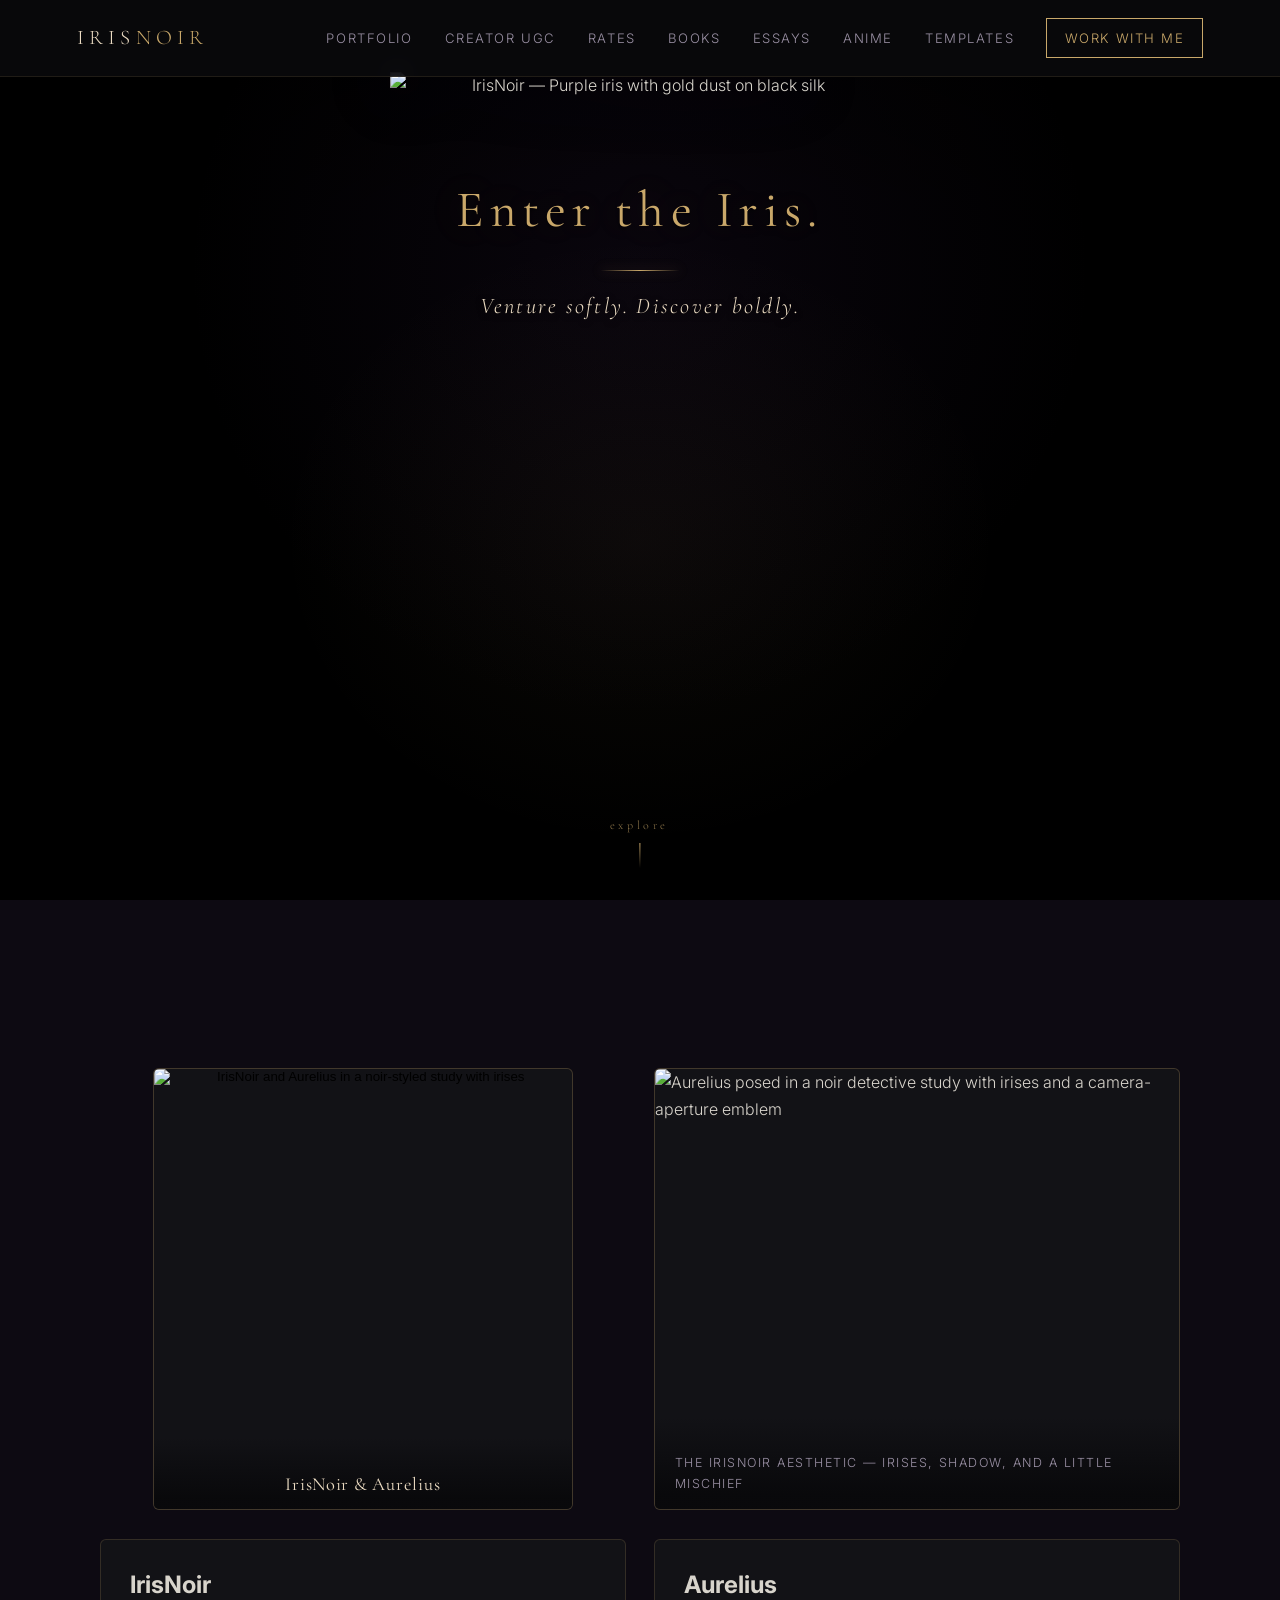
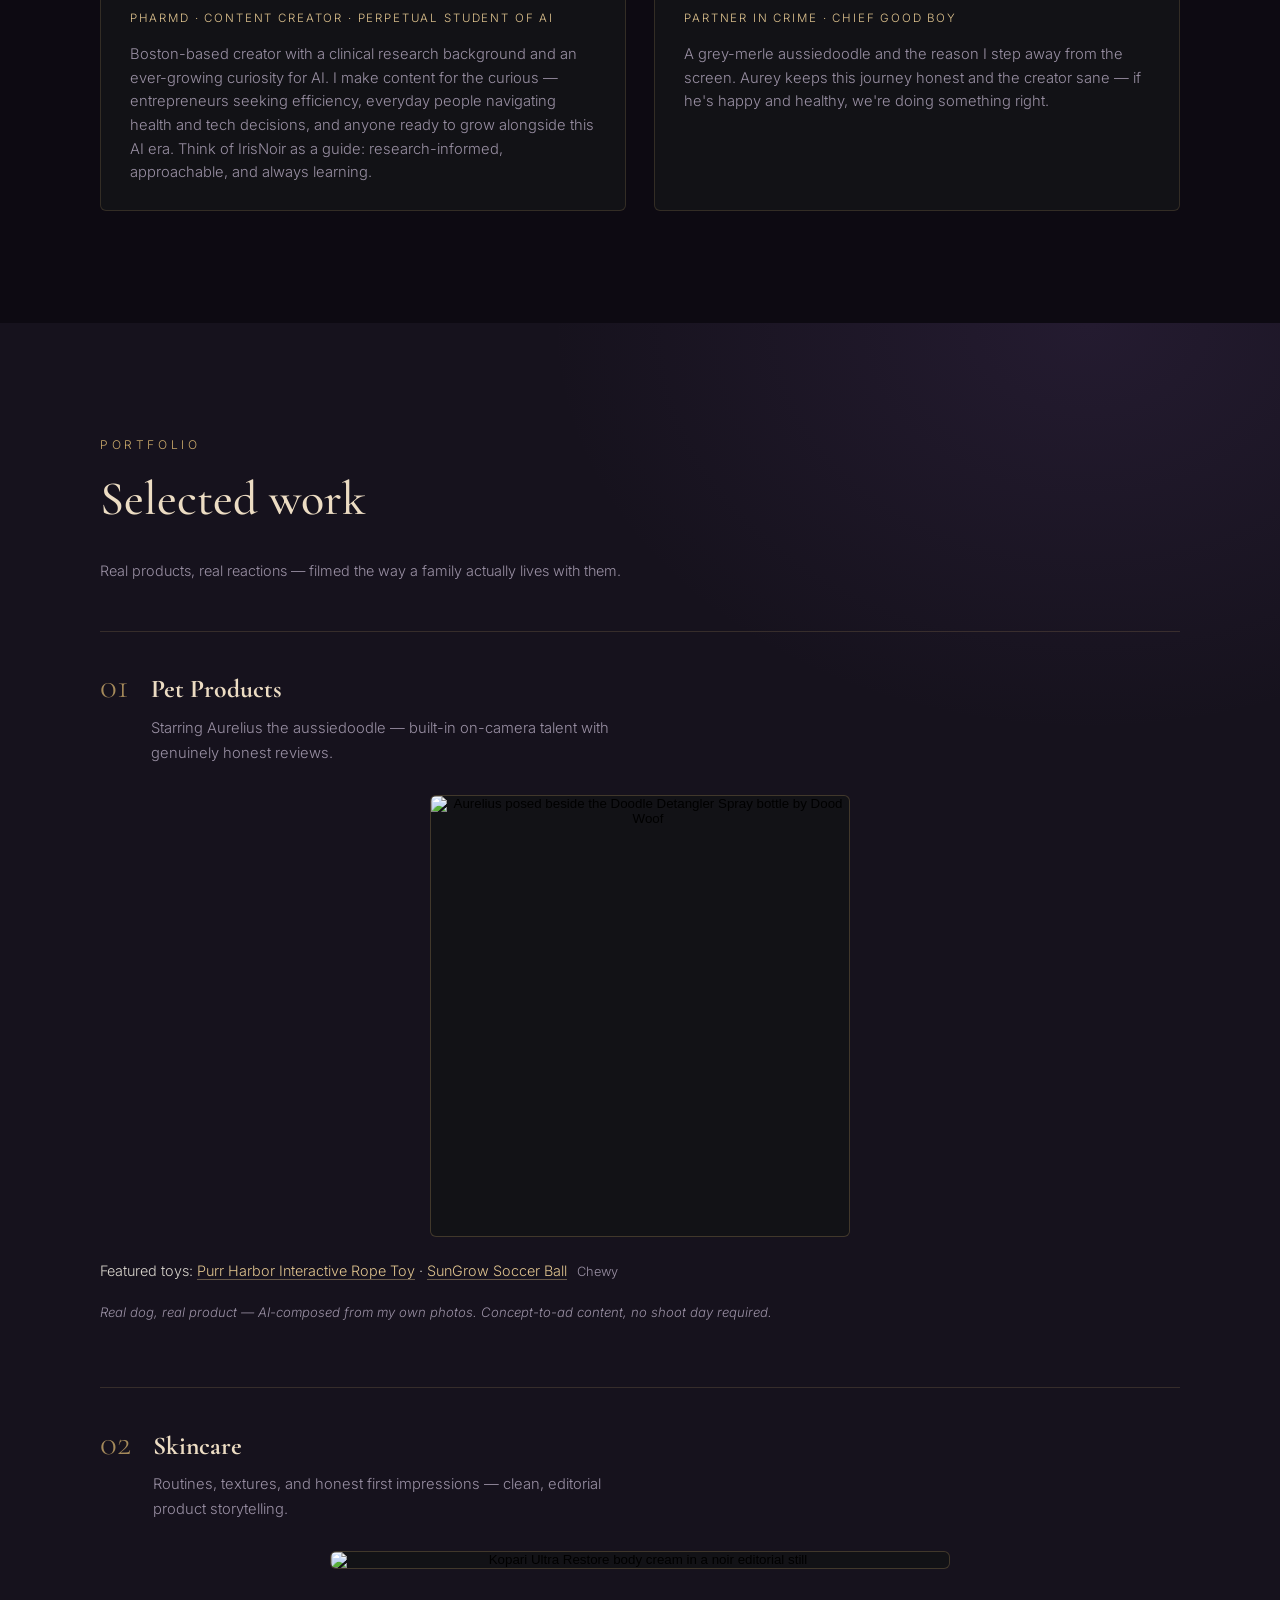
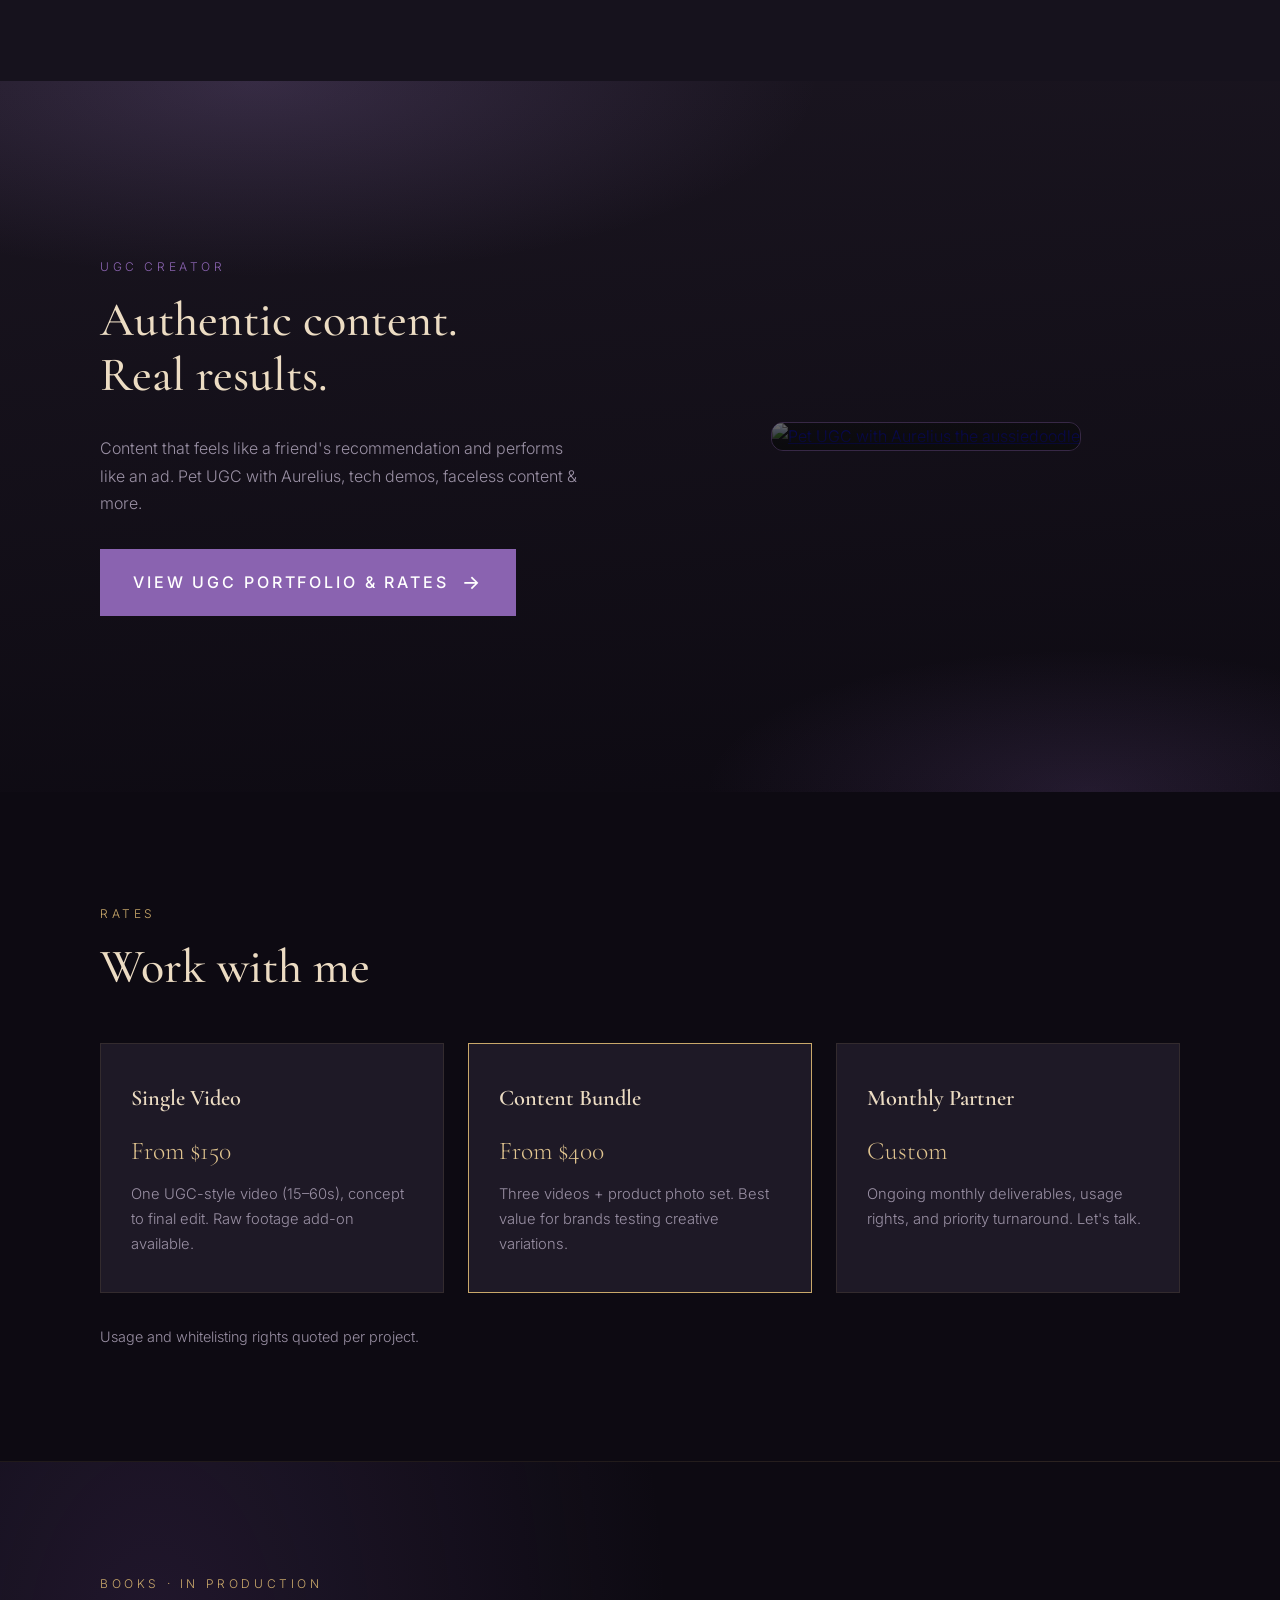
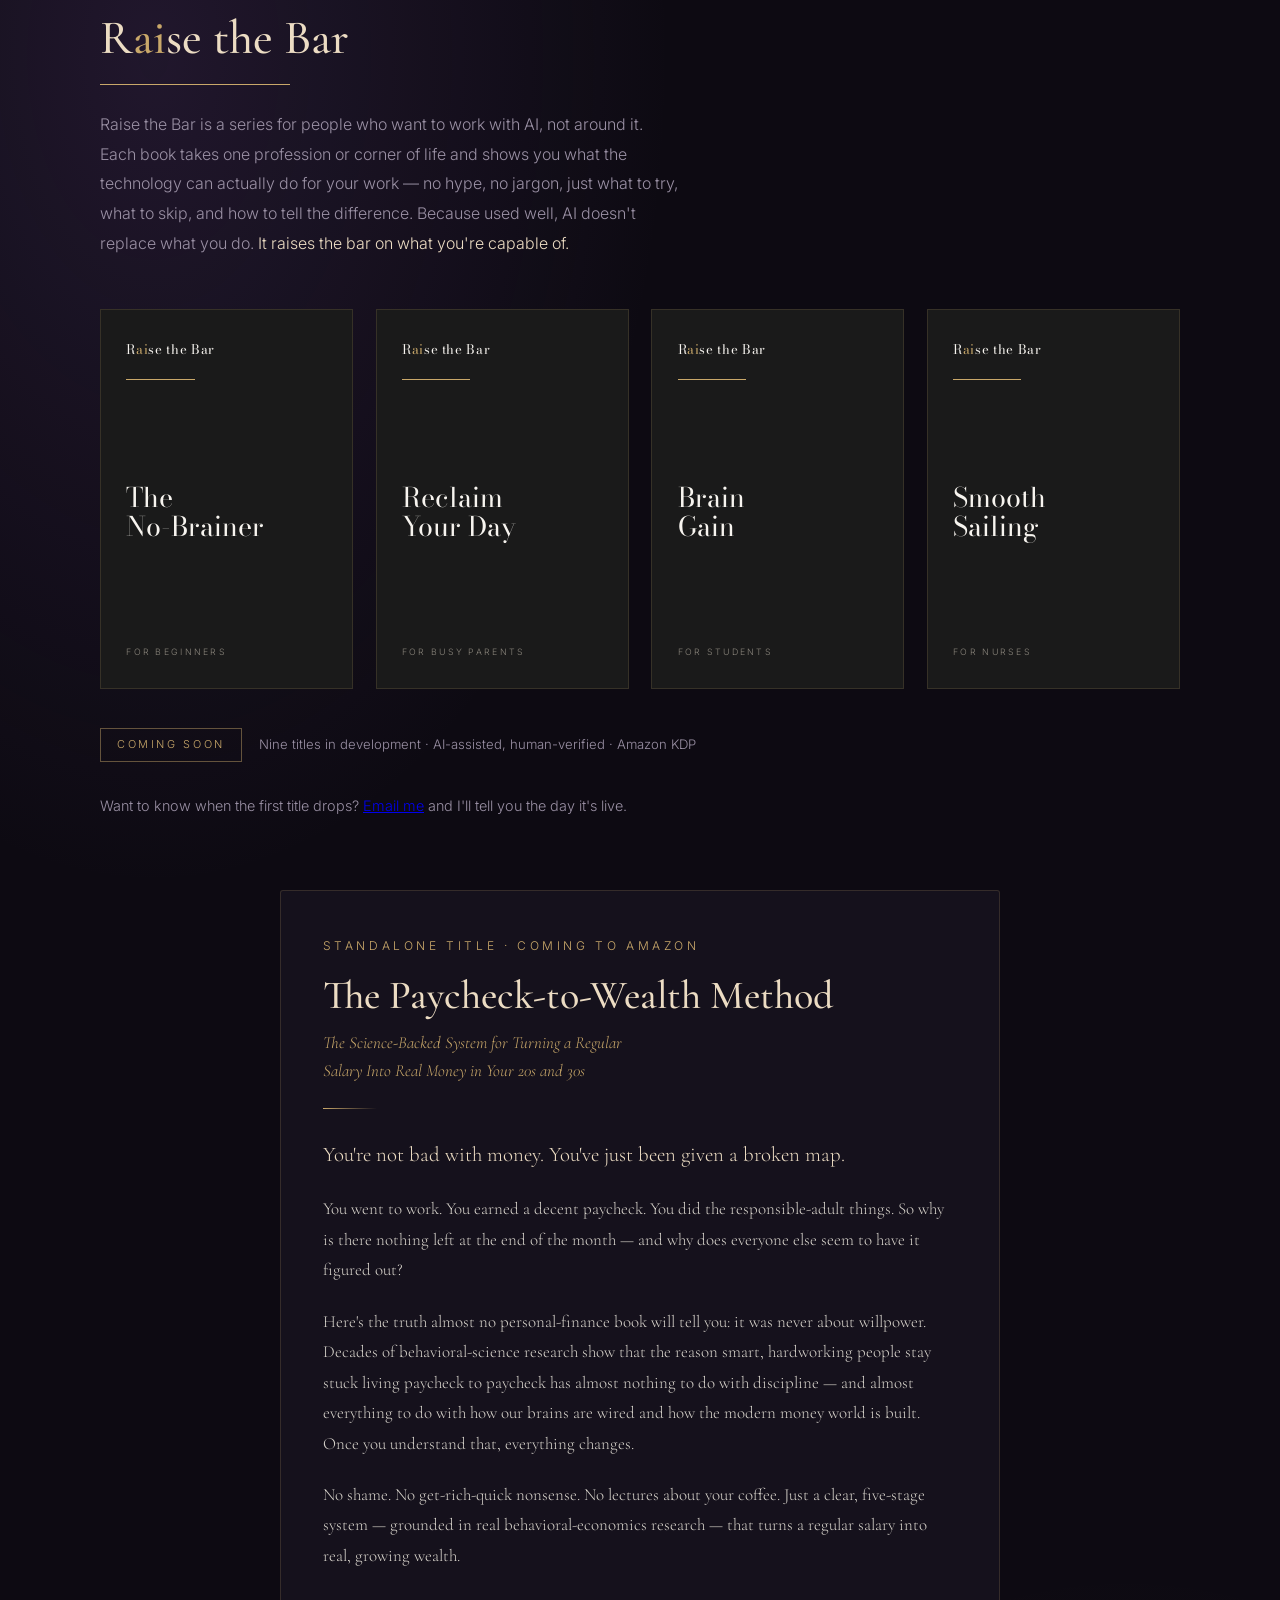
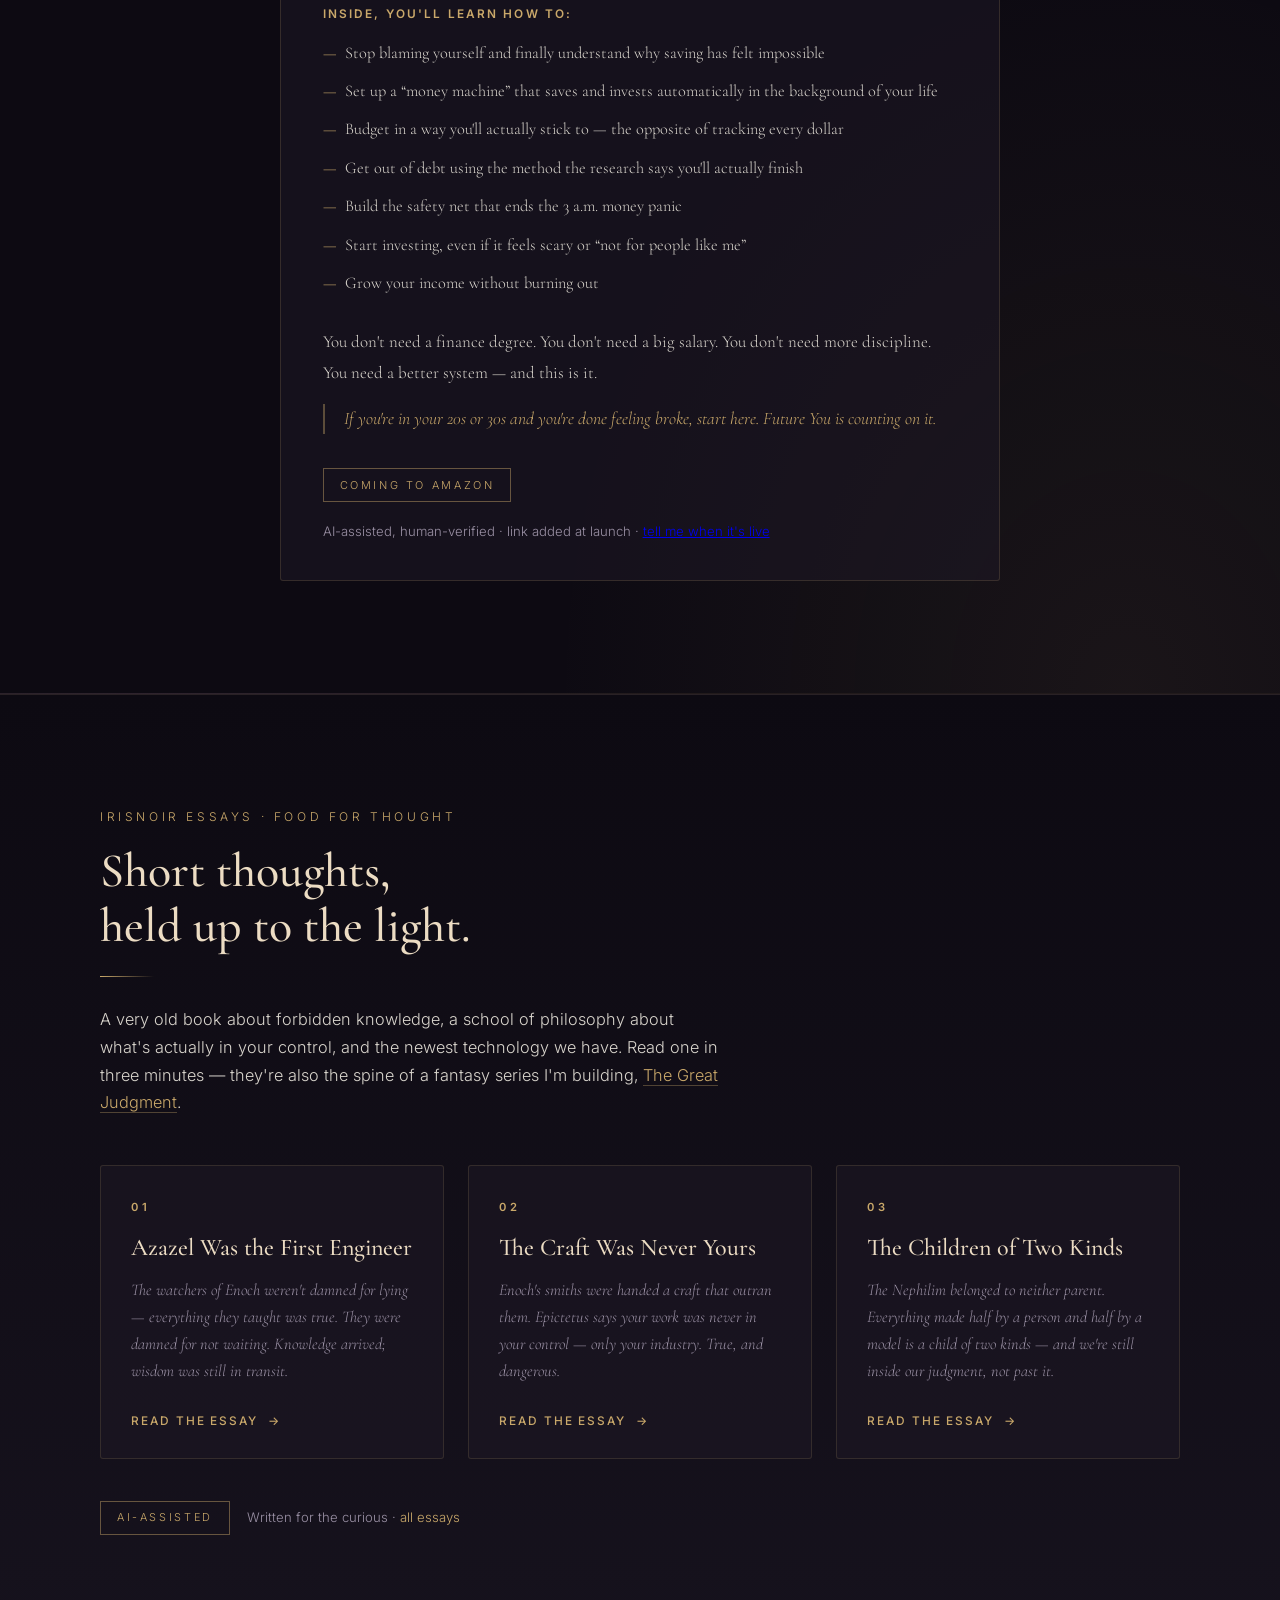
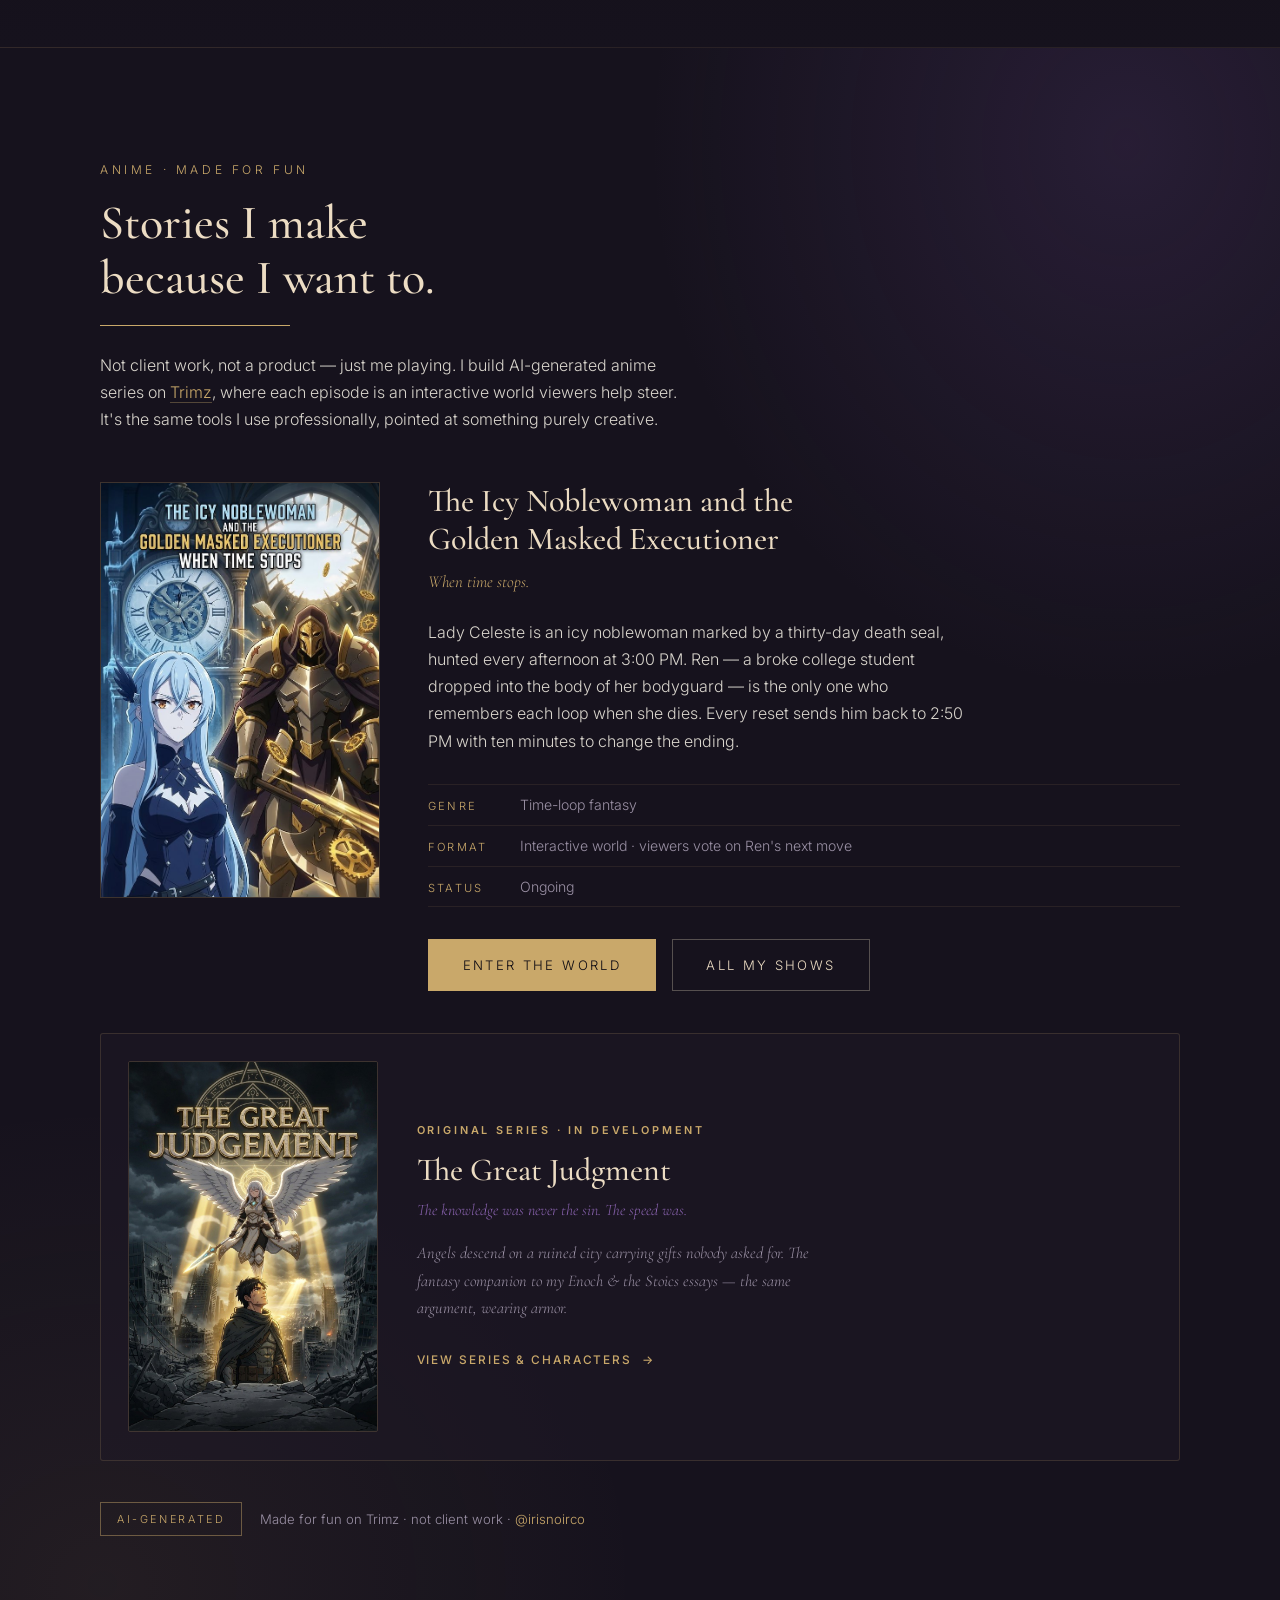
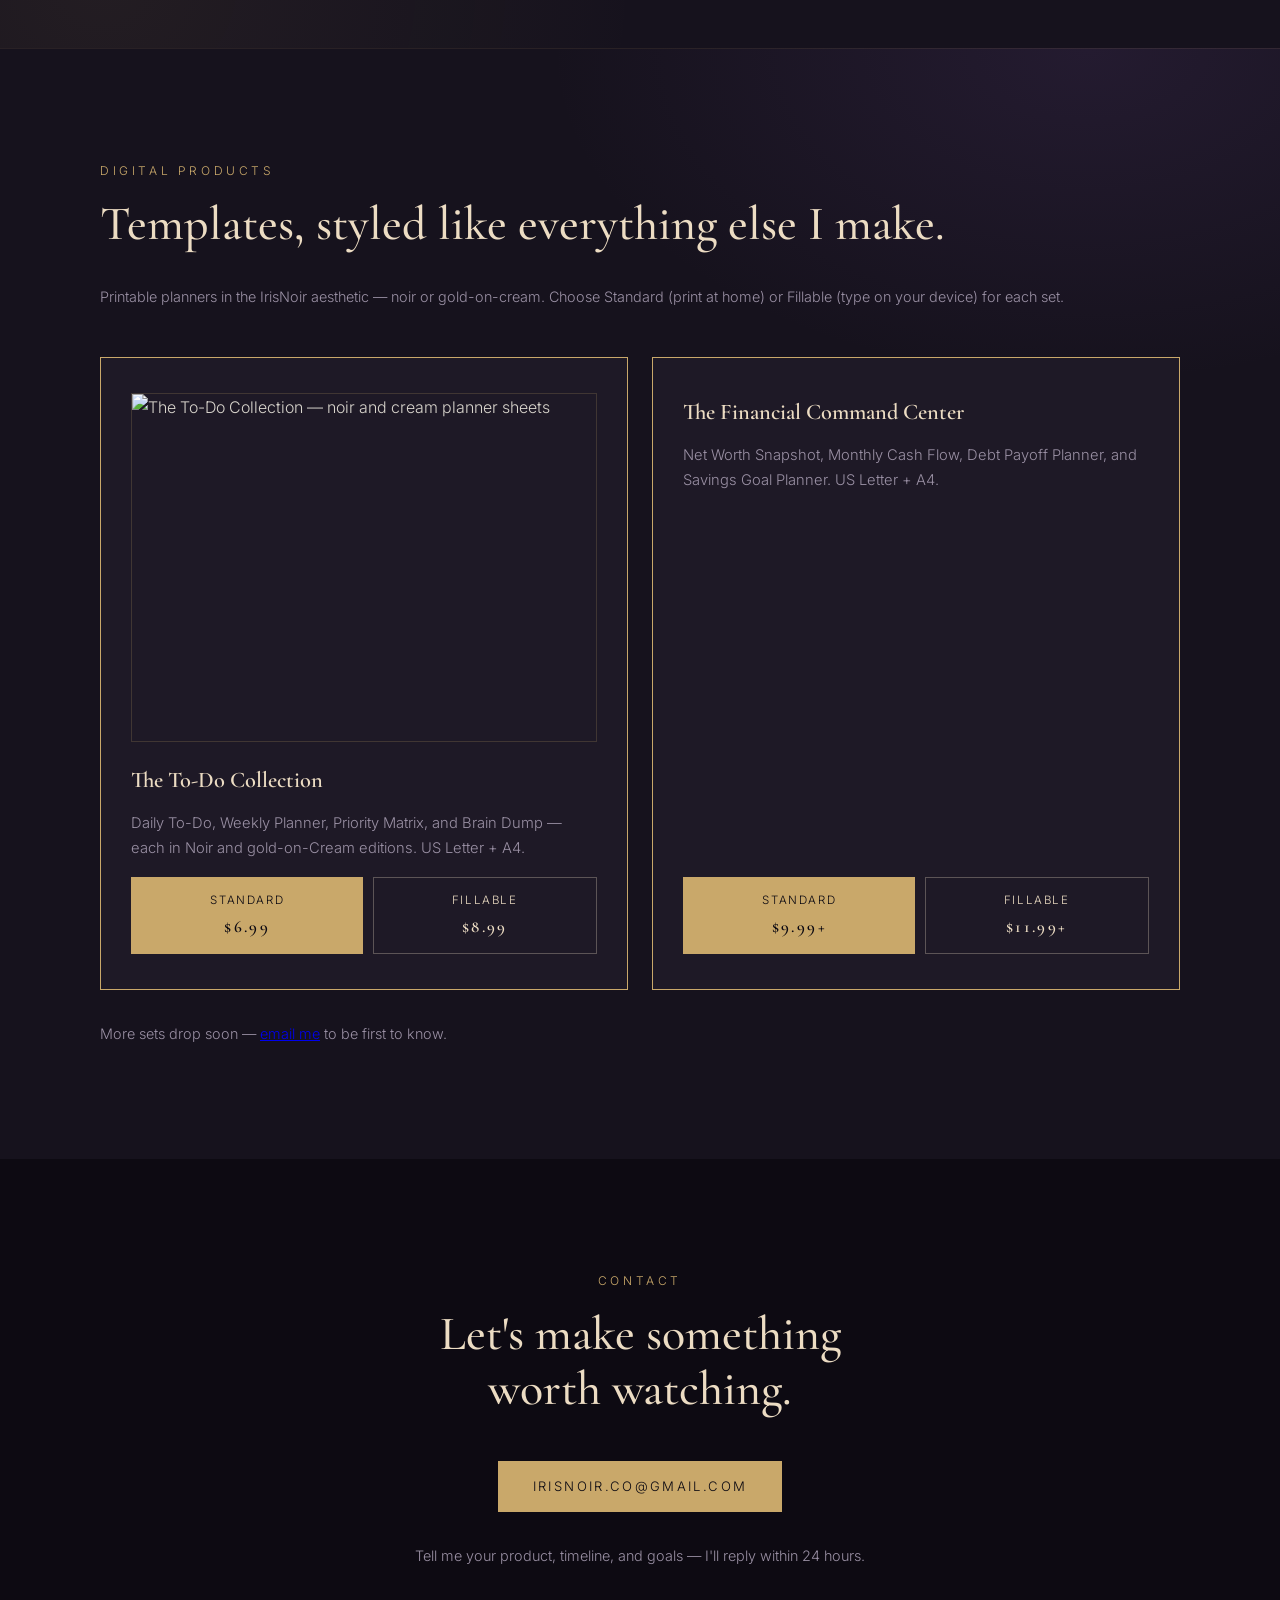
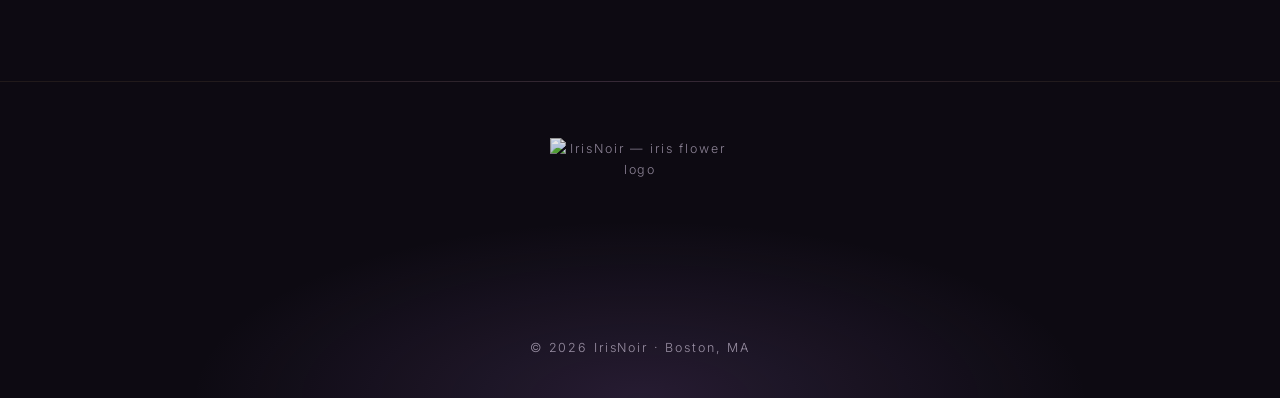
==== commit 3e7ca17d: "Add The Paycheck-to-Wealth Method to the Books section Standalone KDP title, kept separate from the " ====
--- a/index.html
+++ b/index.html
@@ -233,6 +233,42 @@
     </div>
 
     <p class="section-note">Want to know when the first title drops? <a href="mailto:irisnoir.co@gmail.com?subject=Notify%20me%20—%20Raise%20the%20Bar%20series">Email me</a> and I'll tell you the day it's live.</p>
+
+    <!-- Standalone title, separate from the Raise the Bar series. The Amazon
+         link is intentionally absent until the book is actually published. -->
+    <div class="ptw">
+      <p class="eyebrow">Standalone Title &middot; Coming to Amazon</p>
+      <h3 class="ptw-title">The Paycheck-to-Wealth Method</h3>
+      <p class="ptw-sub">The Science-Backed System for Turning a Regular Salary Into Real Money in Your 20s and 30s</p>
+      <div class="ptw-rule"></div>
+
+      <p class="ptw-hook">You're not bad with money. You've just been given a broken map.</p>
+
+      <p class="ptw-copy">You went to work. You earned a decent paycheck. You did the responsible-adult things. So why is there nothing left at the end of the month &mdash; and why does everyone else seem to have it figured out?</p>
+
+      <p class="ptw-copy">Here's the truth almost no personal-finance book will tell you: it was never about willpower. Decades of behavioral-science research show that the reason smart, hardworking people stay stuck living paycheck to paycheck has almost nothing to do with discipline &mdash; and almost everything to do with how our brains are wired and how the modern money world is built. Once you understand that, everything changes.</p>
+
+      <p class="ptw-copy">No shame. No get-rich-quick nonsense. No lectures about your coffee. Just a clear, five-stage system &mdash; grounded in real behavioral-economics research &mdash; that turns a regular salary into real, growing wealth.</p>
+
+      <p class="ptw-inside">Inside, you'll learn how to:</p>
+      <ul class="ptw-list">
+        <li>Stop blaming yourself and finally understand why saving has felt impossible</li>
+        <li>Set up a &ldquo;money machine&rdquo; that saves and invests automatically in the background of your life</li>
+        <li>Budget in a way you'll actually stick to &mdash; the opposite of tracking every dollar</li>
+        <li>Get out of debt using the method the research says you'll actually finish</li>
+        <li>Build the safety net that ends the 3 a.m. money panic</li>
+        <li>Start investing, even if it feels scary or &ldquo;not for people like me&rdquo;</li>
+        <li>Grow your income without burning out</li>
+      </ul>
+
+      <p class="ptw-close">You don't need a finance degree. You don't need a big salary. You don't need more discipline. You need a better system &mdash; and this is it.</p>
+      <p class="ptw-cta-line"><em>If you're in your 20s or 30s and you're done feeling broke, start here. Future You is counting on it.</em></p>
+
+      <div class="rtb-meta ptw-meta">
+        <span class="rtb-badge">Coming to Amazon</span>
+        <span class="rtb-meta-note">AI-assisted, human-verified &middot; link added at launch &middot; <a href="mailto:irisnoir.co@gmail.com?subject=Notify%20me%20—%20The%20Paycheck-to-Wealth%20Method">tell me when it's live</a></span>
+      </div>
+    </div>
   </div>
 </section>
 
--- a/style.css
+++ b/style.css
@@ -1304,3 +1304,63 @@
   .gj-char { gap: 1.7rem; }
   .essays-hero { padding-top: 9rem; }
 }
+
+/* ── Standalone KDP title: The Paycheck-to-Wealth Method ───────────────── */
+.ptw {
+  max-width: 720px;
+  margin: 4.5rem auto 0;
+  padding: 2.8rem 2.6rem 2.4rem;
+  background: rgba(30,25,38,0.5);
+  border: 1px solid rgba(201,168,106,0.18);
+  border-radius: 3px;
+}
+.ptw-title {
+  font-family: var(--serif); font-size: clamp(1.9rem, 4vw, 2.5rem);
+  font-weight: 500; line-height: 1.15; color: var(--cream);
+  margin: 0.4rem 0 0.7rem;
+}
+.ptw-sub {
+  font-family: var(--serif); font-style: italic; font-size: 1.06rem;
+  line-height: 1.6; color: var(--gold); max-width: 46ch;
+}
+.ptw-rule {
+  width: 54px; height: 1px;
+  background: linear-gradient(90deg, var(--gold), rgba(201,168,106,0));
+  margin: 1.5rem 0 1.9rem;
+}
+.ptw-hook {
+  font-family: var(--serif); font-size: 1.3rem; line-height: 1.5;
+  color: var(--cream); margin-bottom: 1.5rem;
+}
+.ptw-copy {
+  font-family: var(--serif); font-size: 1.06rem; line-height: 1.8;
+  color: var(--text); margin-bottom: 1.3rem;
+}
+.ptw-inside {
+  font-family: var(--sans); font-size: 0.74rem; font-weight: 600;
+  letter-spacing: 0.18em; text-transform: uppercase;
+  color: var(--gold); margin: 2rem 0 1rem;
+}
+.ptw-list { list-style: none; margin-bottom: 1.9rem; }
+.ptw-list li {
+  position: relative; padding-left: 1.4rem; margin-bottom: 0.72rem;
+  font-family: var(--serif); font-size: 1.02rem; line-height: 1.65;
+  color: var(--text);
+}
+.ptw-list li::before {
+  content: "—"; position: absolute; left: 0; color: var(--gold);
+}
+.ptw-close {
+  font-family: var(--serif); font-size: 1.06rem; line-height: 1.8;
+  color: var(--text); margin-bottom: 1rem;
+}
+.ptw-cta-line {
+  font-family: var(--serif); font-size: 1.1rem; line-height: 1.7;
+  color: var(--gold); padding-left: 1.2rem;
+  border-left: 2px solid rgba(201,168,106,0.4);
+}
+.ptw-meta { margin-top: 2.1rem; }
+
+@media (max-width: 880px) {
+  .ptw { padding: 2rem 1.6rem; margin-top: 3rem; }
+}
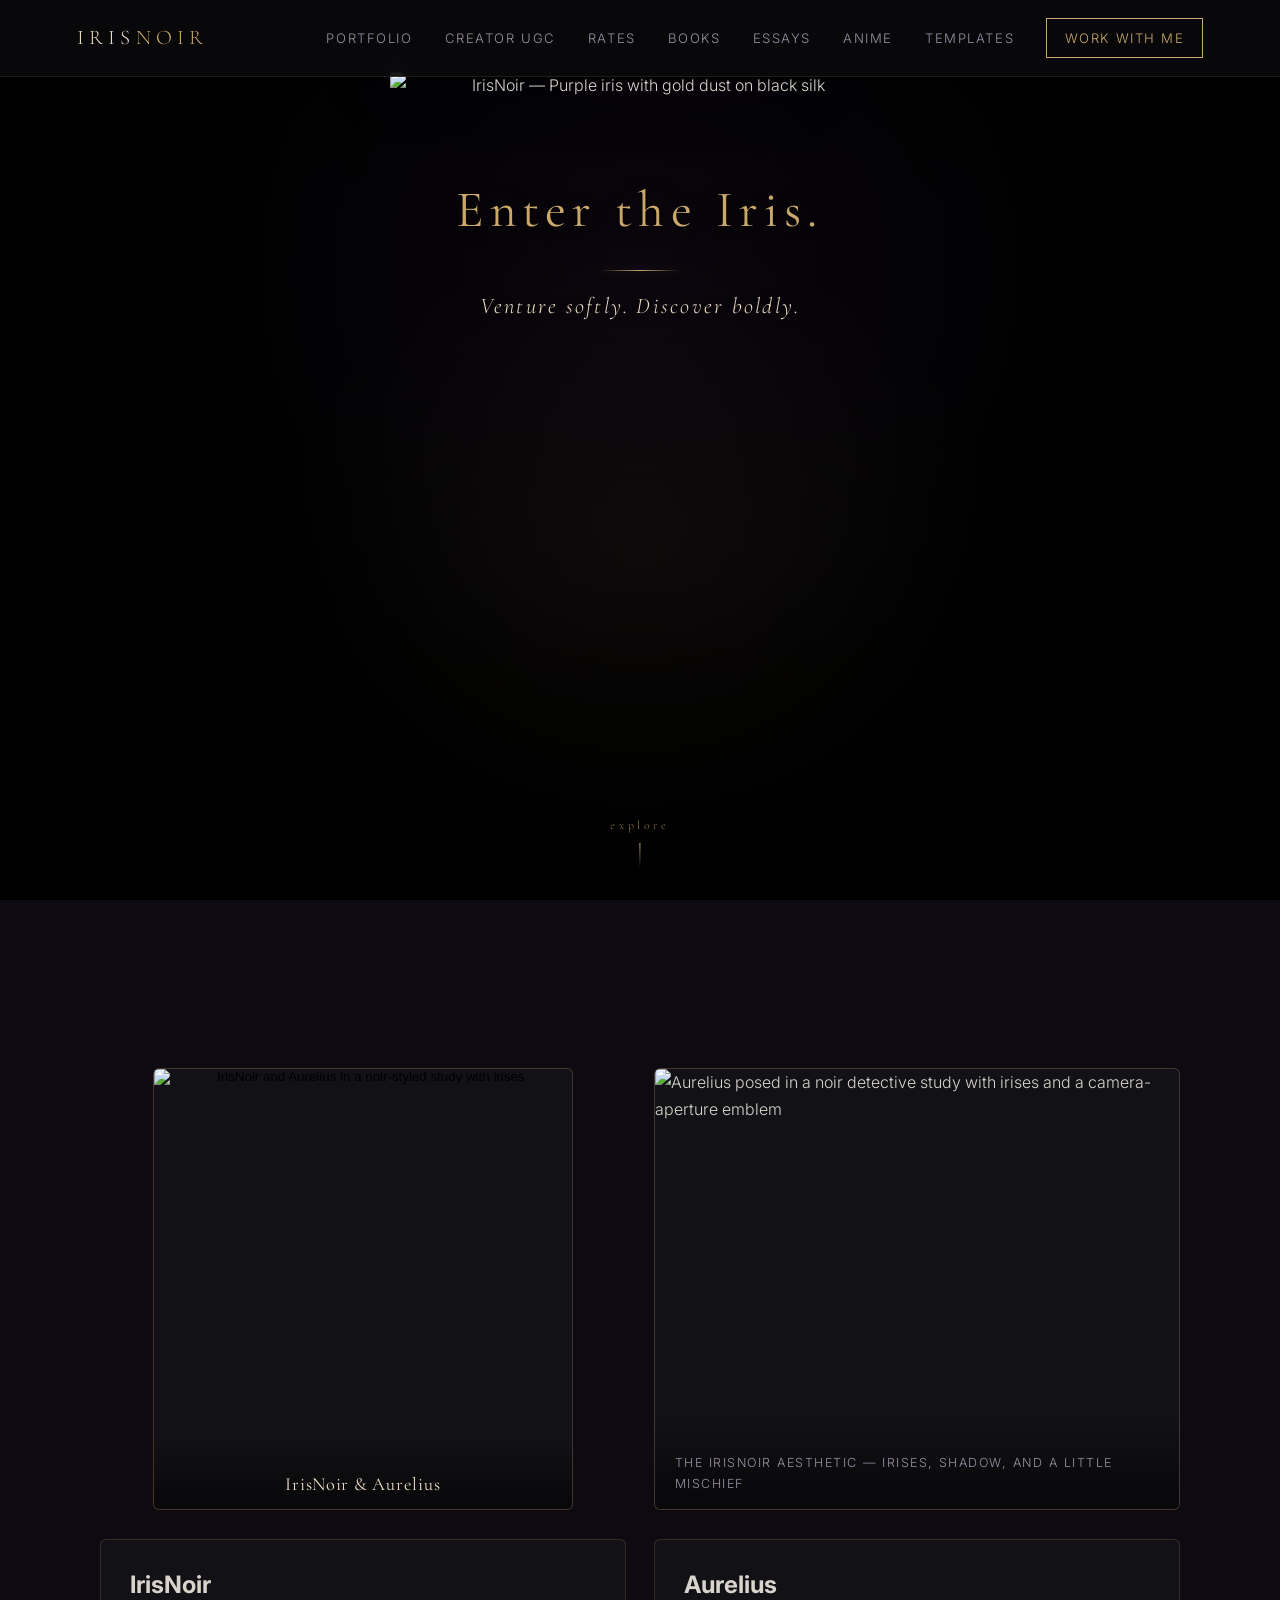
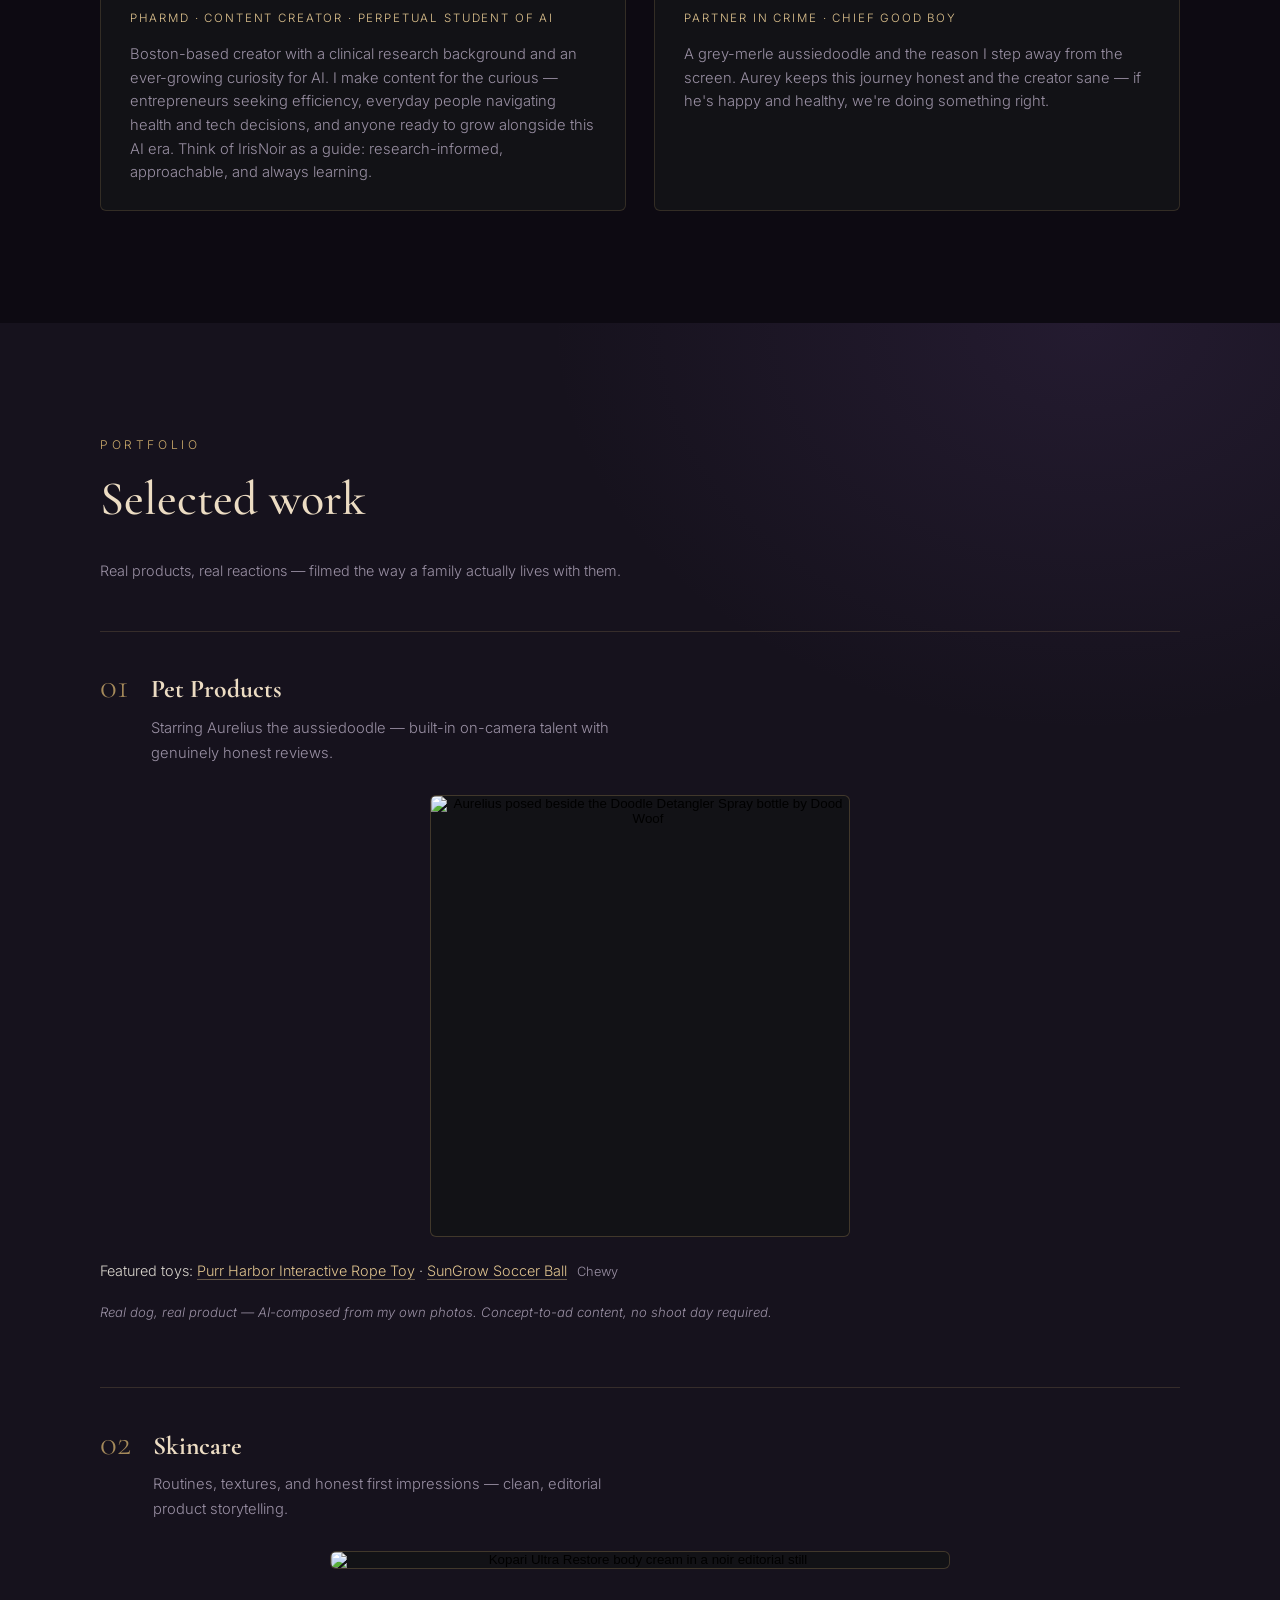
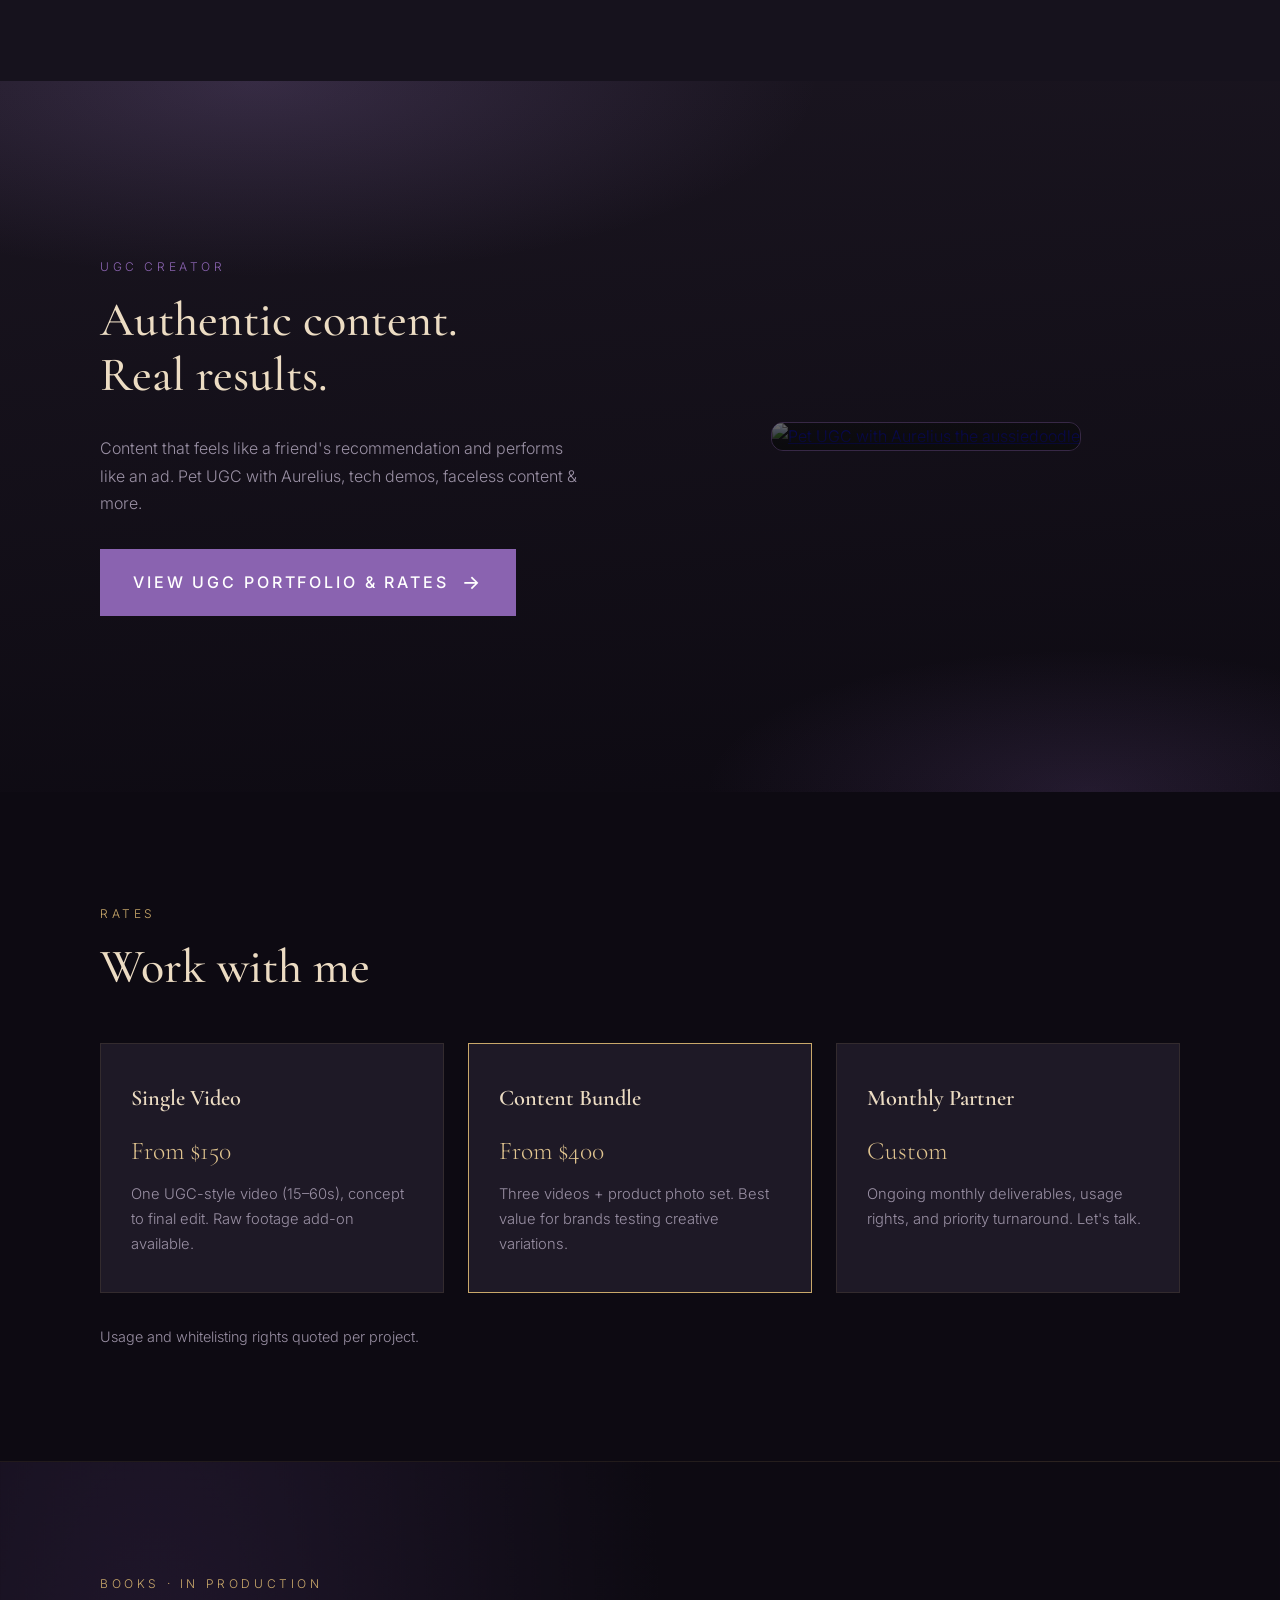
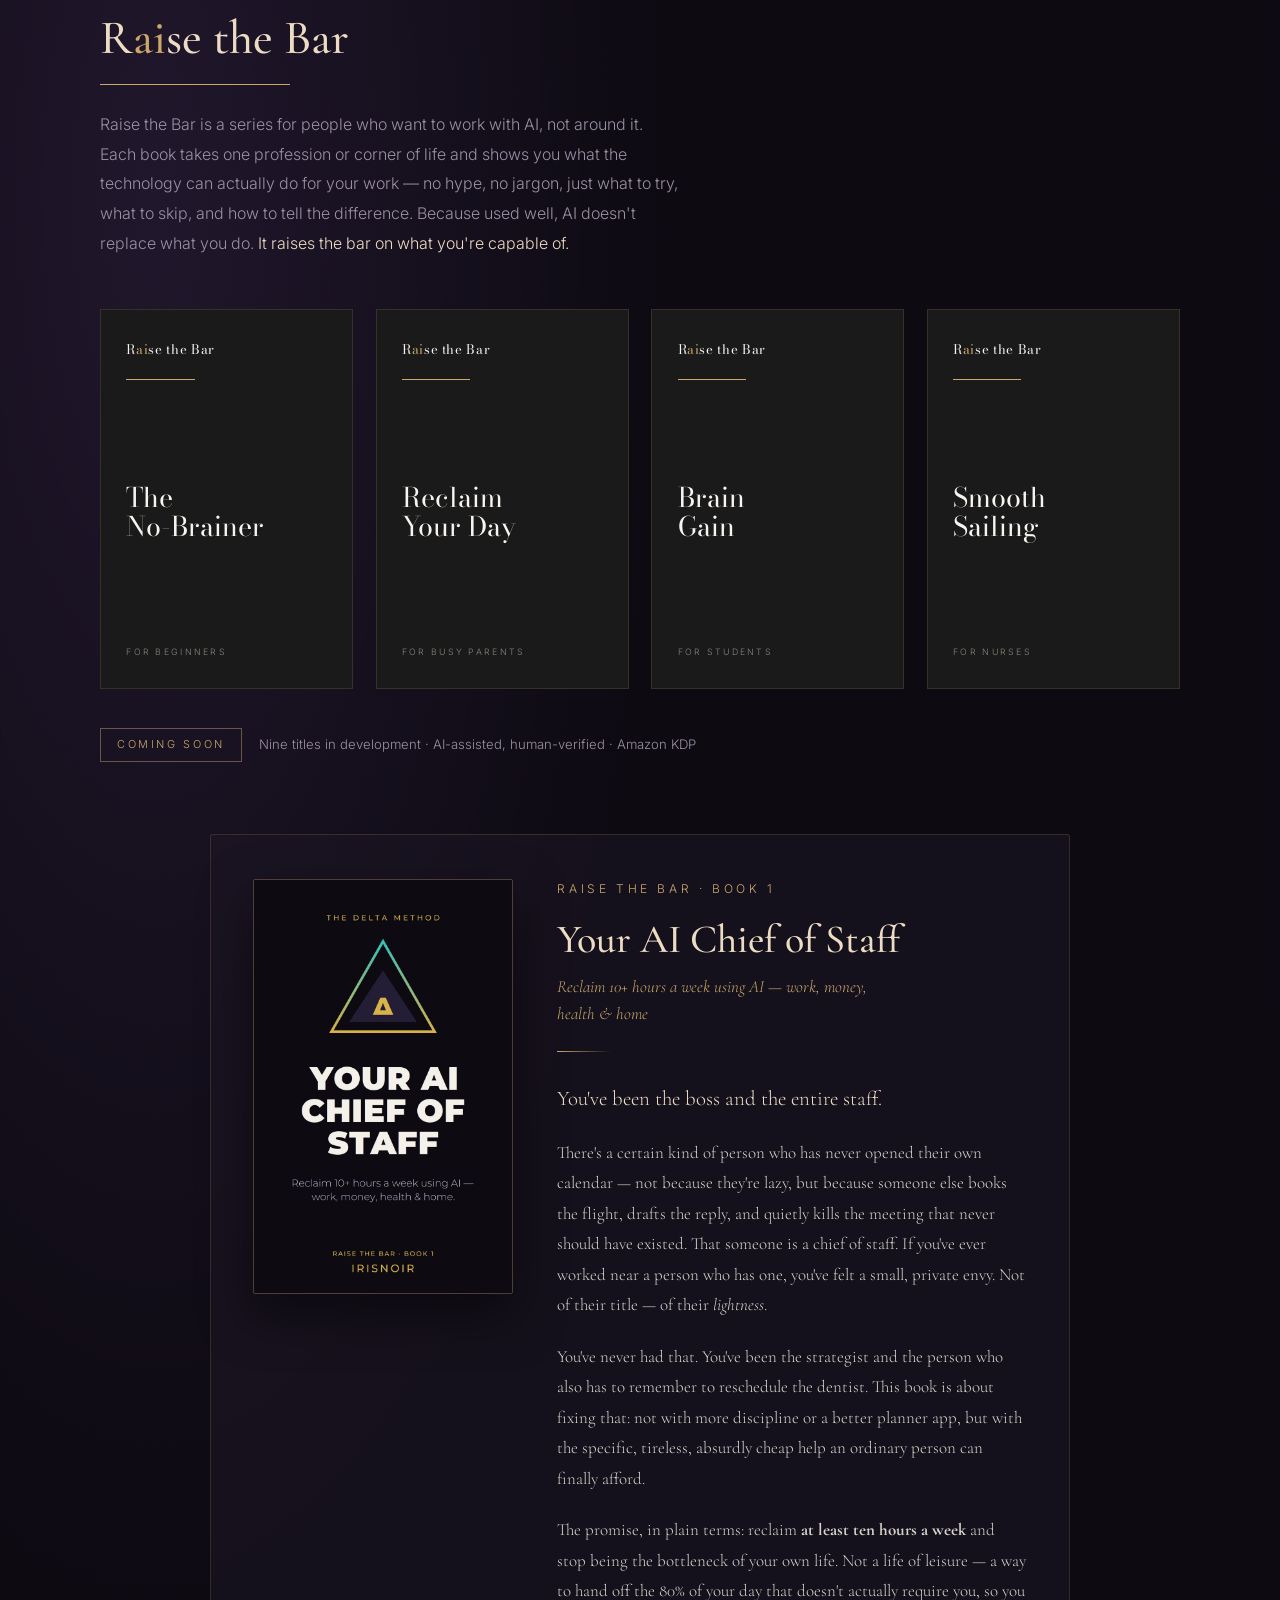
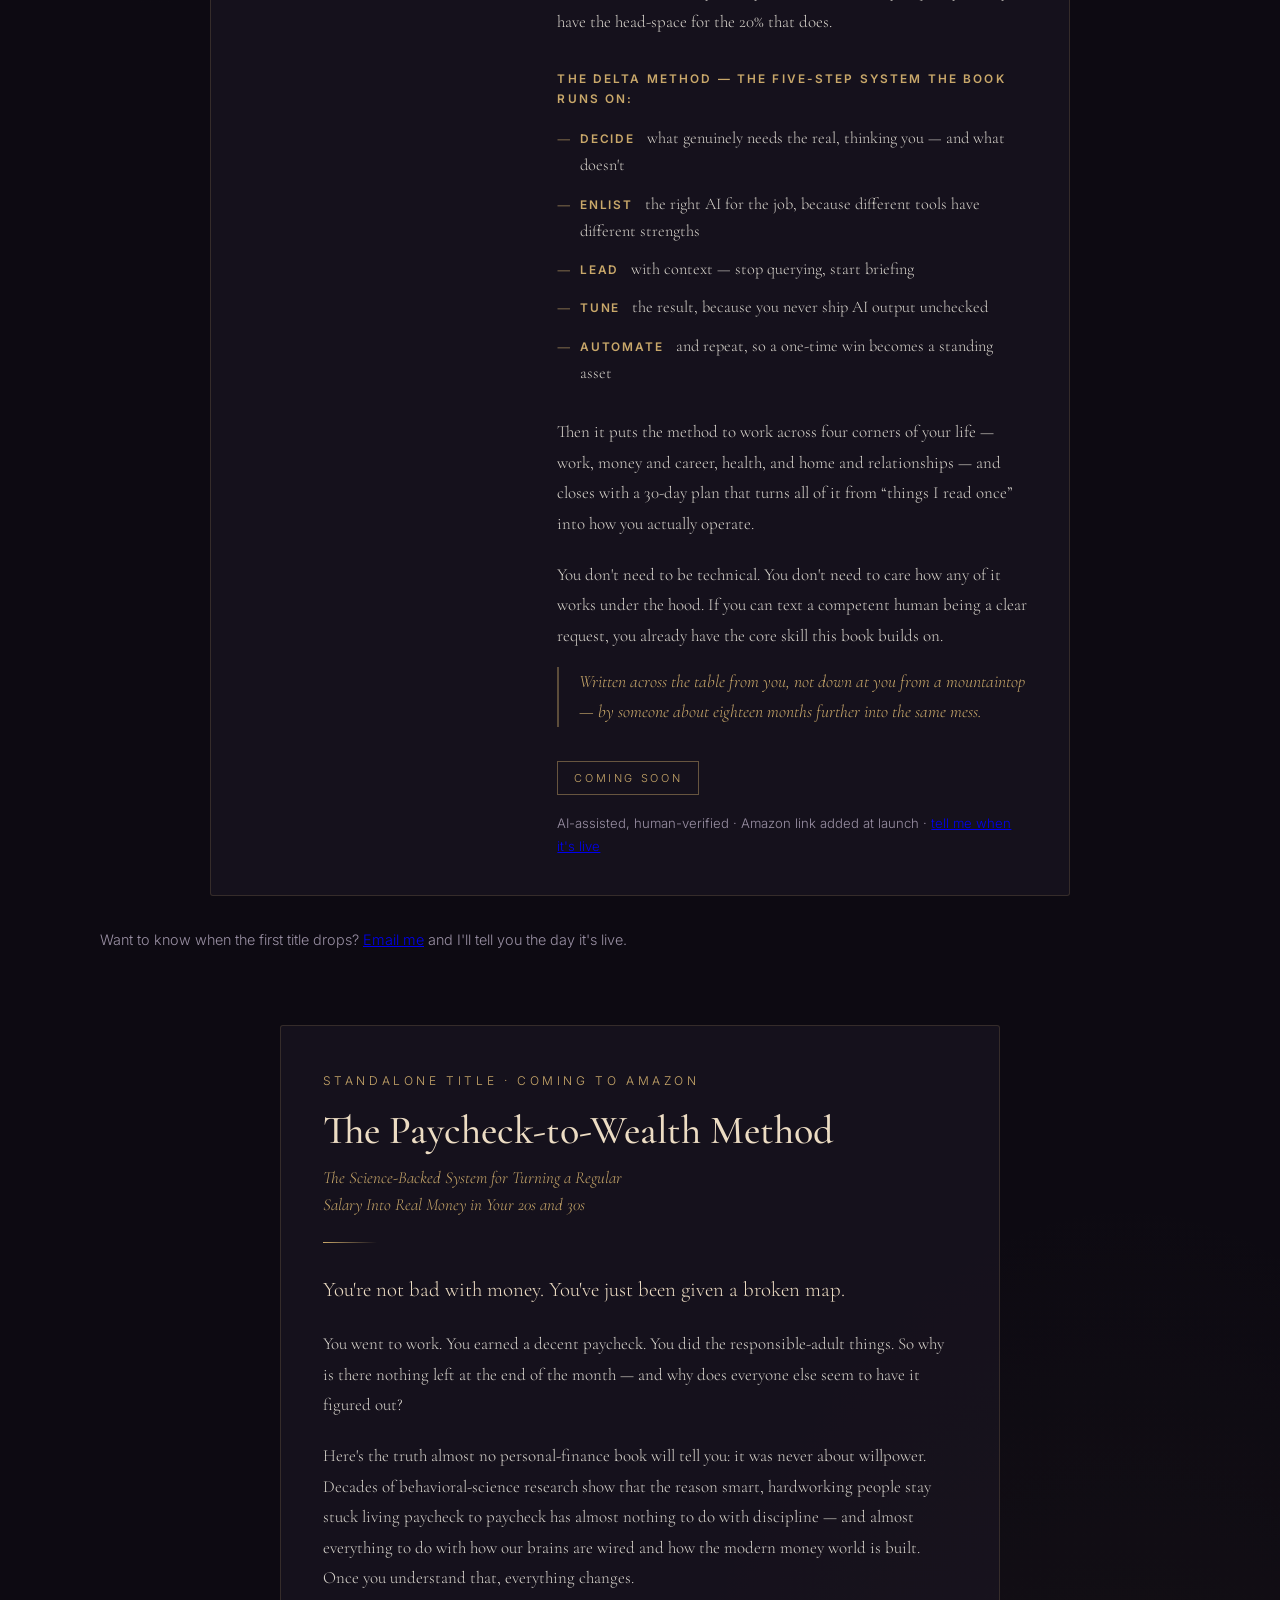
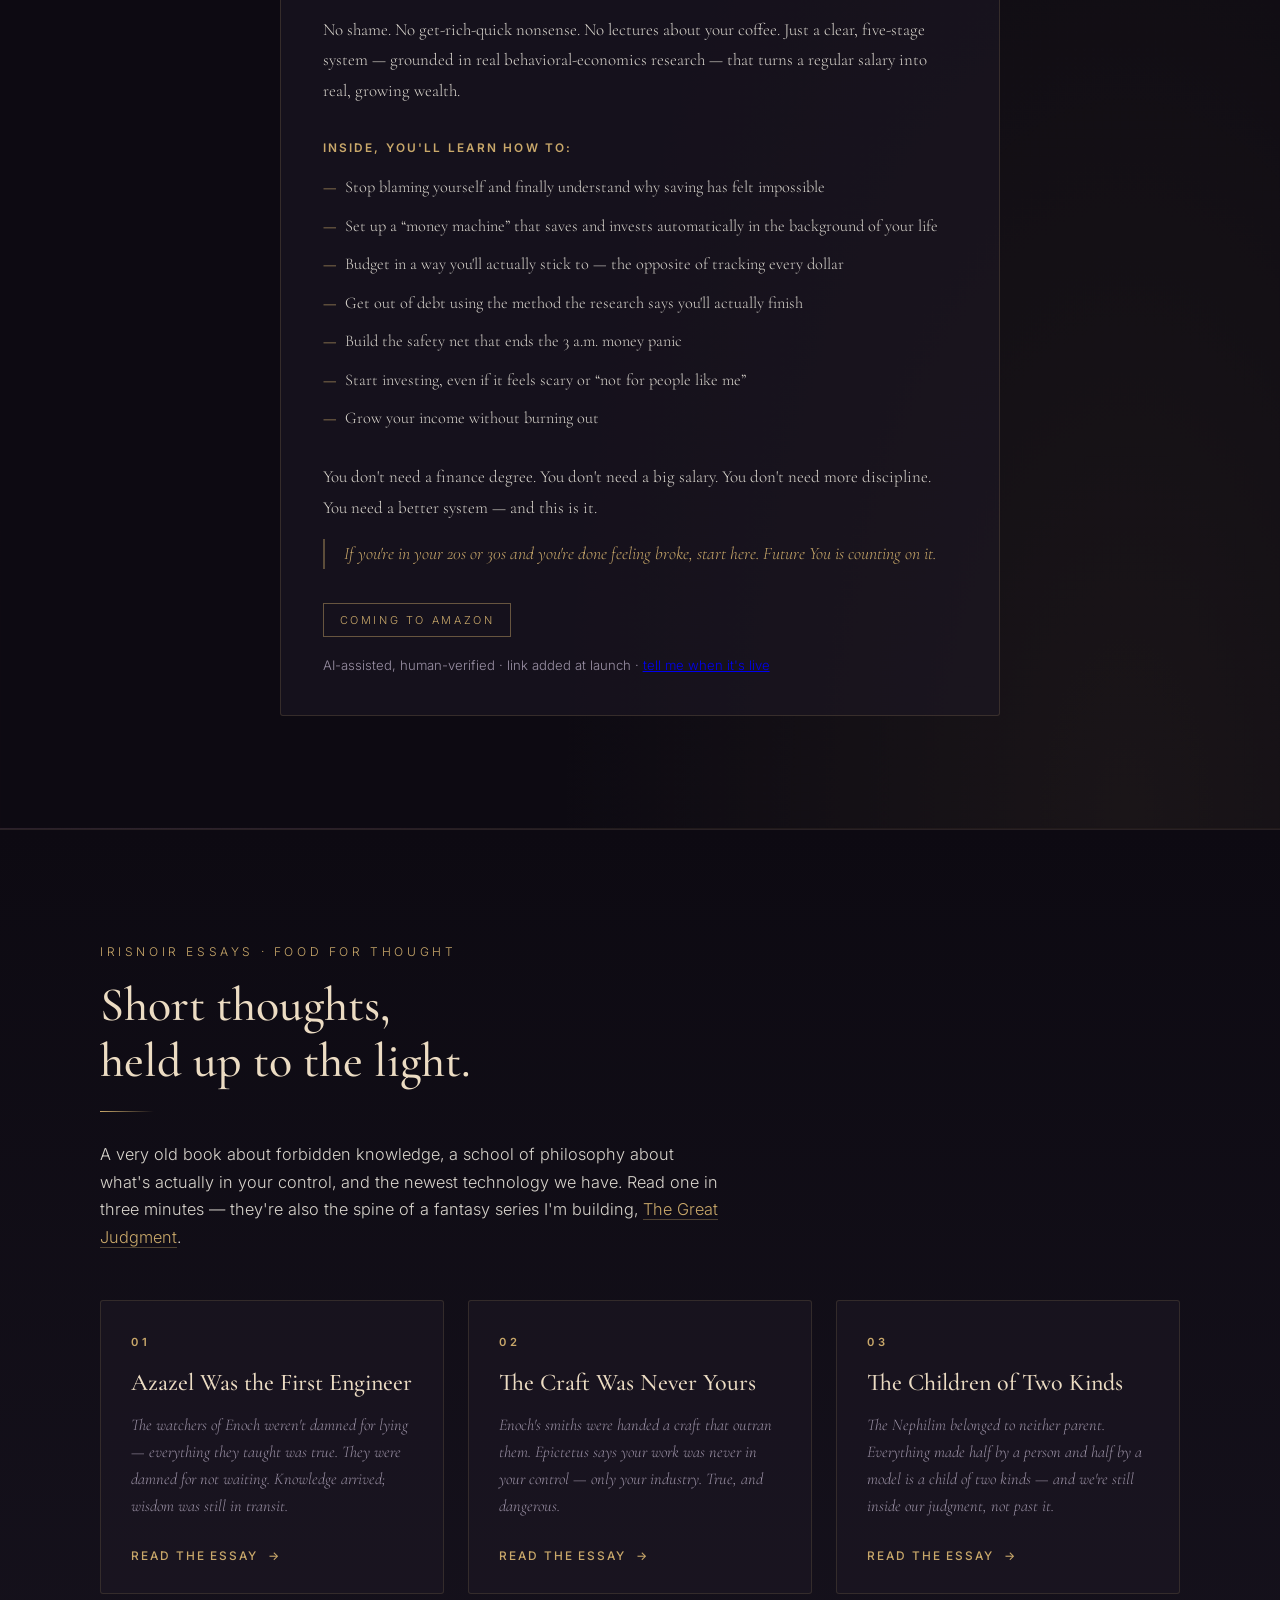
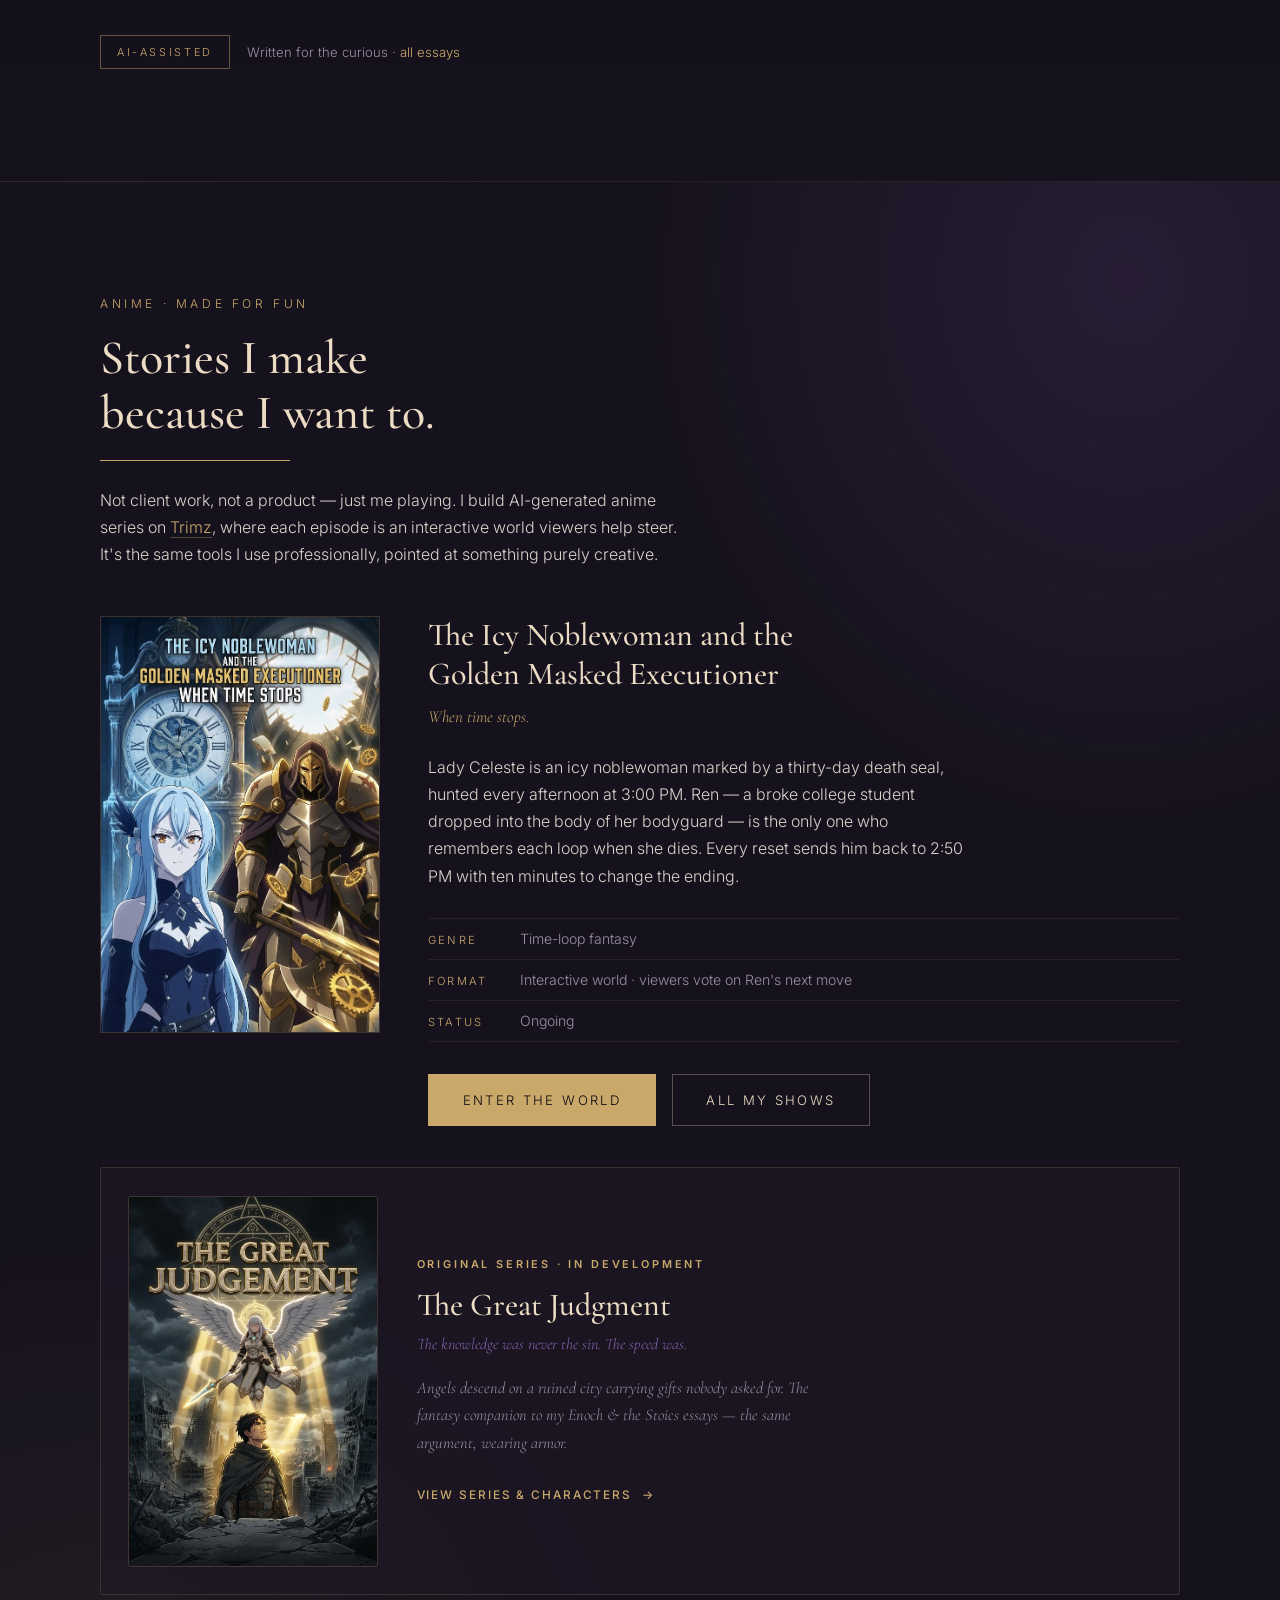
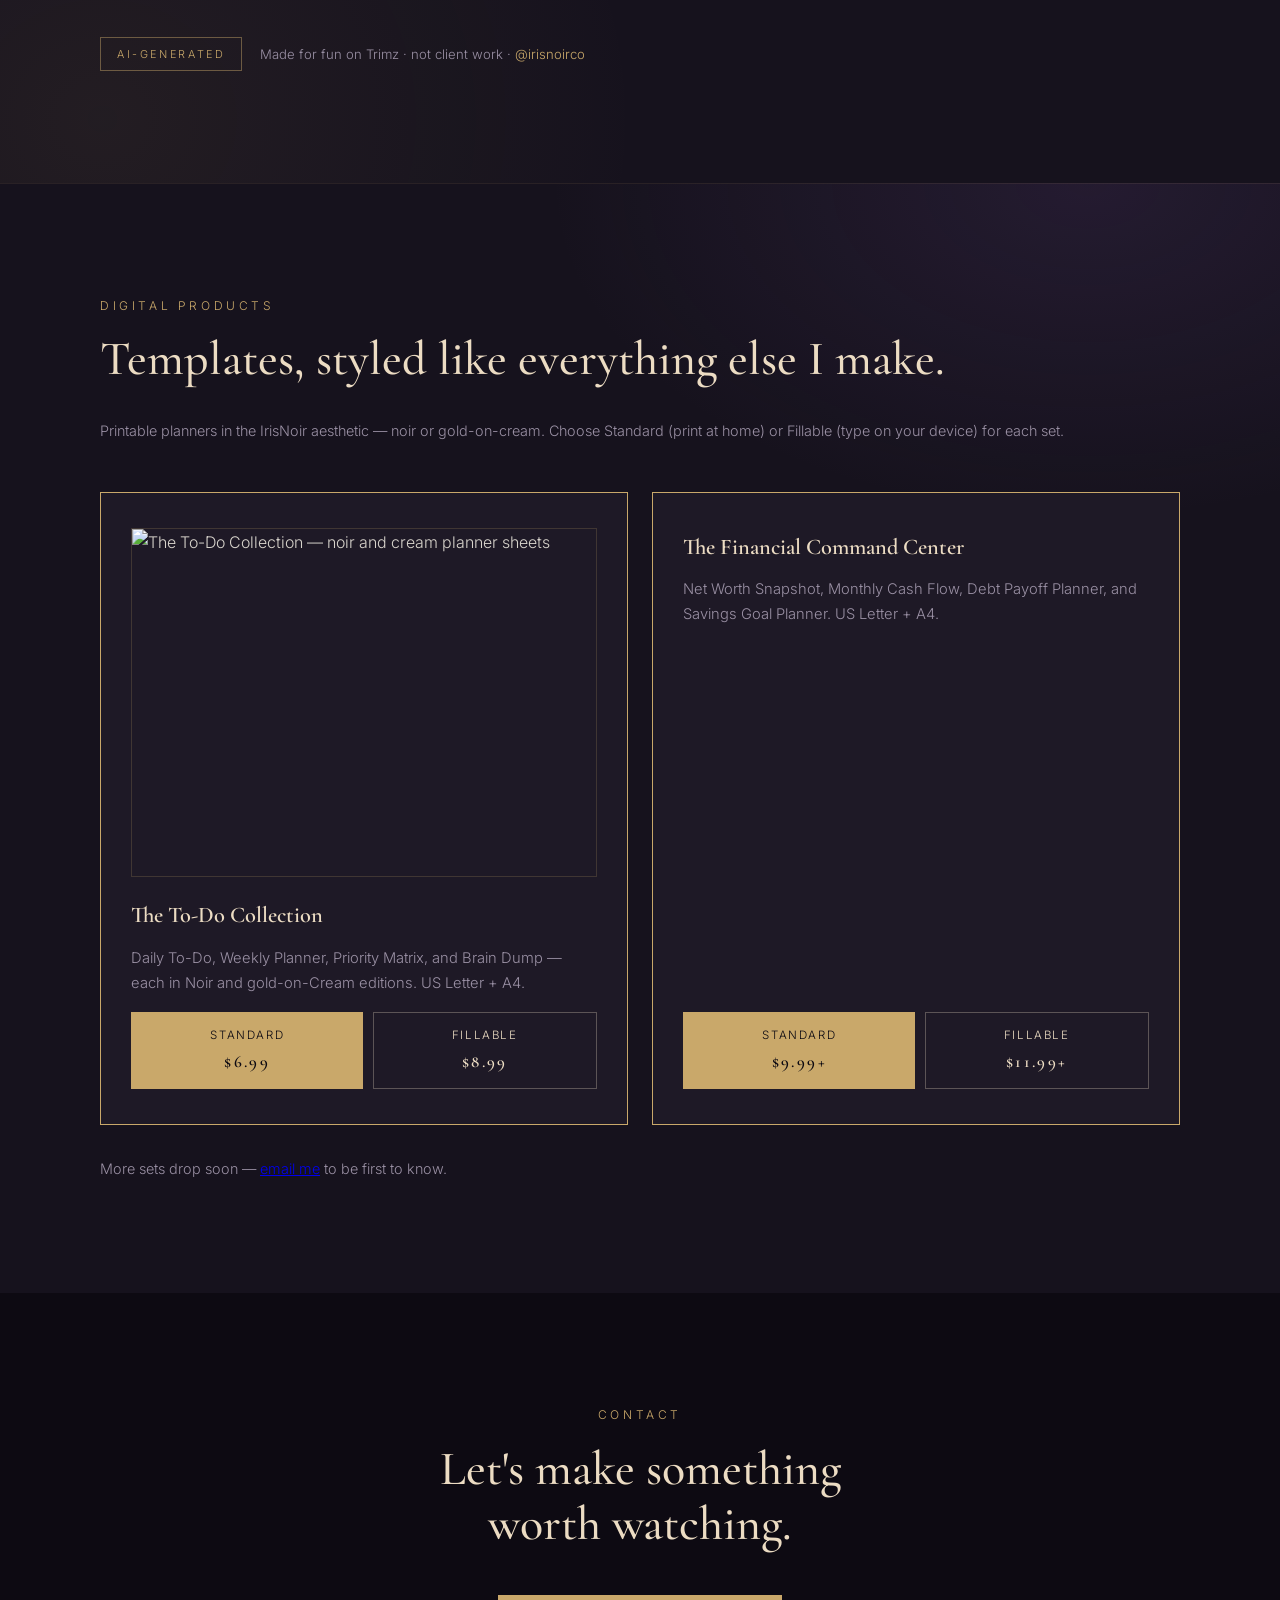
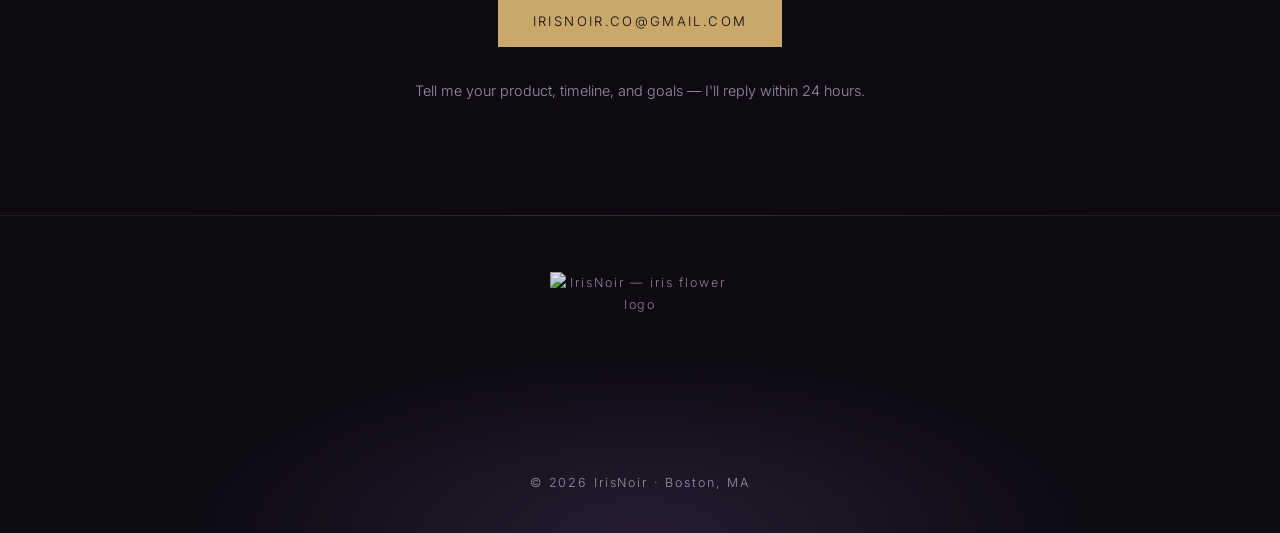
==== commit 24ab37d0: "Add Raise the Bar Book 1: Your AI Chief of Staff Leads the series — nearest to publication and the o" ====
--- a/index.html
+++ b/index.html
@@ -232,26 +232,67 @@
       <span class="rtb-meta-note">Nine titles in development &middot; AI-assisted, human-verified &middot; Amazon KDP</span>
     </div>
 
+    <!-- Book 1 leads the series: nearest to publication and the only one with
+         final cover art. Amazon link goes in at launch. -->
+    <div class="bk bk-featured">
+      <div class="bk-cover">
+        <img src="assets/books/your-ai-chief-of-staff-cover.jpg" alt="Your AI Chief of Staff — book cover: the gold DELTA Method triangle on noir, with the subtitle 'Reclaim 10+ hours a week using AI — work, money, health &amp; home' and 'Raise the Bar · Book 1 · IrisNoir'" width="800" height="1280" loading="lazy">
+      </div>
+      <div class="bk-body">
+        <p class="eyebrow">R<span class="rtb-ai">ai</span>se the Bar &middot; Book 1</p>
+        <h3 class="bk-title">Your AI Chief of Staff</h3>
+        <p class="bk-sub">Reclaim 10+ hours a week using AI &mdash; work, money, health &amp; home</p>
+        <div class="bk-rule"></div>
+
+        <p class="bk-hook">You've been the boss and the entire staff.</p>
+
+        <p class="bk-copy">There's a certain kind of person who has never opened their own calendar &mdash; not because they're lazy, but because someone else books the flight, drafts the reply, and quietly kills the meeting that never should have existed. That someone is a chief of staff. If you've ever worked near a person who has one, you've felt a small, private envy. Not of their title &mdash; of their <em>lightness</em>.</p>
+
+        <p class="bk-copy">You've never had that. You've been the strategist and the person who also has to remember to reschedule the dentist. This book is about fixing that: not with more discipline or a better planner app, but with the specific, tireless, absurdly cheap help an ordinary person can finally afford.</p>
+
+        <p class="bk-copy">The promise, in plain terms: reclaim <strong>at least ten hours a week</strong> and stop being the bottleneck of your own life. Not a life of leisure &mdash; a way to hand off the 80% of your day that doesn't actually require you, so you have the head-space for the 20% that does.</p>
+
+        <p class="bk-inside">The DELTA Method &mdash; the five-step system the book runs on:</p>
+        <ul class="bk-list">
+          <li><span class="bk-k">Decide</span> what genuinely needs the real, thinking you &mdash; and what doesn't</li>
+          <li><span class="bk-k">Enlist</span> the right AI for the job, because different tools have different strengths</li>
+          <li><span class="bk-k">Lead</span> with context &mdash; stop querying, start briefing</li>
+          <li><span class="bk-k">Tune</span> the result, because you never ship AI output unchecked</li>
+          <li><span class="bk-k">Automate</span> and repeat, so a one-time win becomes a standing asset</li>
+        </ul>
+
+        <p class="bk-copy">Then it puts the method to work across four corners of your life &mdash; work, money and career, health, and home and relationships &mdash; and closes with a 30-day plan that turns all of it from &ldquo;things I read once&rdquo; into how you actually operate.</p>
+
+        <p class="bk-close">You don't need to be technical. You don't need to care how any of it works under the hood. If you can text a competent human being a clear request, you already have the core skill this book builds on.</p>
+        <p class="bk-cta-line"><em>Written across the table from you, not down at you from a mountaintop &mdash; by someone about eighteen months further into the same mess.</em></p>
+
+        <div class="rtb-meta bk-meta">
+          <span class="rtb-badge">Coming soon</span>
+          <span class="rtb-meta-note">AI-assisted, human-verified &middot; Amazon link added at launch &middot; <a href="mailto:irisnoir.co@gmail.com?subject=Notify%20me%20—%20Your%20AI%20Chief%20of%20Staff">tell me when it's live</a></span>
+        </div>
+      </div>
+    </div>
+
     <p class="section-note">Want to know when the first title drops? <a href="mailto:irisnoir.co@gmail.com?subject=Notify%20me%20—%20Raise%20the%20Bar%20series">Email me</a> and I'll tell you the day it's live.</p>
 
     <!-- Standalone title, separate from the Raise the Bar series. The Amazon
          link is intentionally absent until the book is actually published. -->
-    <div class="ptw">
+    <div class="bk">
       <p class="eyebrow">Standalone Title &middot; Coming to Amazon</p>
-      <h3 class="ptw-title">The Paycheck-to-Wealth Method</h3>
-      <p class="ptw-sub">The Science-Backed System for Turning a Regular Salary Into Real Money in Your 20s and 30s</p>
-      <div class="ptw-rule"></div>
-
-      <p class="ptw-hook">You're not bad with money. You've just been given a broken map.</p>
-
-      <p class="ptw-copy">You went to work. You earned a decent paycheck. You did the responsible-adult things. So why is there nothing left at the end of the month &mdash; and why does everyone else seem to have it figured out?</p>
-
-      <p class="ptw-copy">Here's the truth almost no personal-finance book will tell you: it was never about willpower. Decades of behavioral-science research show that the reason smart, hardworking people stay stuck living paycheck to paycheck has almost nothing to do with discipline &mdash; and almost everything to do with how our brains are wired and how the modern money world is built. Once you understand that, everything changes.</p>
-
-      <p class="ptw-copy">No shame. No get-rich-quick nonsense. No lectures about your coffee. Just a clear, five-stage system &mdash; grounded in real behavioral-economics research &mdash; that turns a regular salary into real, growing wealth.</p>
-
-      <p class="ptw-inside">Inside, you'll learn how to:</p>
-      <ul class="ptw-list">
+      <h3 class="bk-title">The Paycheck-to-Wealth Method</h3>
+      <p class="bk-sub">The Science-Backed System for Turning a Regular Salary Into Real Money in Your 20s and 30s</p>
+      <div class="bk-rule"></div>
+
+      <p class="bk-hook">You're not bad with money. You've just been given a broken map.</p>
+
+      <p class="bk-copy">You went to work. You earned a decent paycheck. You did the responsible-adult things. So why is there nothing left at the end of the month &mdash; and why does everyone else seem to have it figured out?</p>
+
+      <p class="bk-copy">Here's the truth almost no personal-finance book will tell you: it was never about willpower. Decades of behavioral-science research show that the reason smart, hardworking people stay stuck living paycheck to paycheck has almost nothing to do with discipline &mdash; and almost everything to do with how our brains are wired and how the modern money world is built. Once you understand that, everything changes.</p>
+
+      <p class="bk-copy">No shame. No get-rich-quick nonsense. No lectures about your coffee. Just a clear, five-stage system &mdash; grounded in real behavioral-economics research &mdash; that turns a regular salary into real, growing wealth.</p>
+
+      <p class="bk-inside">Inside, you'll learn how to:</p>
+      <ul class="bk-list">
         <li>Stop blaming yourself and finally understand why saving has felt impossible</li>
         <li>Set up a &ldquo;money machine&rdquo; that saves and invests automatically in the background of your life</li>
         <li>Budget in a way you'll actually stick to &mdash; the opposite of tracking every dollar</li>
@@ -261,10 +302,10 @@
         <li>Grow your income without burning out</li>
       </ul>
 
-      <p class="ptw-close">You don't need a finance degree. You don't need a big salary. You don't need more discipline. You need a better system &mdash; and this is it.</p>
-      <p class="ptw-cta-line"><em>If you're in your 20s or 30s and you're done feeling broke, start here. Future You is counting on it.</em></p>
-
-      <div class="rtb-meta ptw-meta">
+      <p class="bk-close">You don't need a finance degree. You don't need a big salary. You don't need more discipline. You need a better system &mdash; and this is it.</p>
+      <p class="bk-cta-line"><em>If you're in your 20s or 30s and you're done feeling broke, start here. Future You is counting on it.</em></p>
+
+      <div class="rtb-meta bk-meta">
         <span class="rtb-badge">Coming to Amazon</span>
         <span class="rtb-meta-note">AI-assisted, human-verified &middot; link added at launch &middot; <a href="mailto:irisnoir.co@gmail.com?subject=Notify%20me%20—%20The%20Paycheck-to-Wealth%20Method">tell me when it's live</a></span>
       </div>
--- a/style.css
+++ b/style.css
@@ -1306,7 +1306,7 @@
 }
 
 /* ── Standalone KDP title: The Paycheck-to-Wealth Method ───────────────── */
-.ptw {
+.bk {
   max-width: 720px;
   margin: 4.5rem auto 0;
   padding: 2.8rem 2.6rem 2.4rem;
@@ -1314,53 +1314,78 @@
   border: 1px solid rgba(201,168,106,0.18);
   border-radius: 3px;
 }
-.ptw-title {
+.bk-title {
   font-family: var(--serif); font-size: clamp(1.9rem, 4vw, 2.5rem);
   font-weight: 500; line-height: 1.15; color: var(--cream);
   margin: 0.4rem 0 0.7rem;
 }
-.ptw-sub {
+.bk-sub {
   font-family: var(--serif); font-style: italic; font-size: 1.06rem;
   line-height: 1.6; color: var(--gold); max-width: 46ch;
 }
-.ptw-rule {
+.bk-rule {
   width: 54px; height: 1px;
   background: linear-gradient(90deg, var(--gold), rgba(201,168,106,0));
   margin: 1.5rem 0 1.9rem;
 }
-.ptw-hook {
+.bk-hook {
   font-family: var(--serif); font-size: 1.3rem; line-height: 1.5;
   color: var(--cream); margin-bottom: 1.5rem;
 }
-.ptw-copy {
+.bk-copy {
   font-family: var(--serif); font-size: 1.06rem; line-height: 1.8;
   color: var(--text); margin-bottom: 1.3rem;
 }
-.ptw-inside {
+.bk-inside {
   font-family: var(--sans); font-size: 0.74rem; font-weight: 600;
   letter-spacing: 0.18em; text-transform: uppercase;
   color: var(--gold); margin: 2rem 0 1rem;
 }
-.ptw-list { list-style: none; margin-bottom: 1.9rem; }
-.ptw-list li {
+.bk-list { list-style: none; margin-bottom: 1.9rem; }
+.bk-list li {
   position: relative; padding-left: 1.4rem; margin-bottom: 0.72rem;
   font-family: var(--serif); font-size: 1.02rem; line-height: 1.65;
   color: var(--text);
 }
-.ptw-list li::before {
+.bk-list li::before {
   content: "—"; position: absolute; left: 0; color: var(--gold);
 }
-.ptw-close {
+.bk-close {
   font-family: var(--serif); font-size: 1.06rem; line-height: 1.8;
   color: var(--text); margin-bottom: 1rem;
 }
-.ptw-cta-line {
+.bk-cta-line {
   font-family: var(--serif); font-size: 1.1rem; line-height: 1.7;
   color: var(--gold); padding-left: 1.2rem;
   border-left: 2px solid rgba(201,168,106,0.4);
 }
-.ptw-meta { margin-top: 2.1rem; }
+.bk-meta { margin-top: 2.1rem; }
 
 @media (max-width: 880px) {
-  .ptw { padding: 2rem 1.6rem; margin-top: 3rem; }
-}
+  .bk { padding: 2rem 1.6rem; margin-top: 3rem; }
+}
+
+/* Featured book: cover alongside the copy (Raise the Bar, Book 1). */
+.bk-featured {
+  display: grid;
+  grid-template-columns: 260px 1fr;
+  gap: 2.8rem;
+  align-items: start;
+  max-width: 860px;
+}
+.bk-body { min-width: 0; }
+.bk-cover img {
+  display: block; width: 100%; height: auto;
+  border: 1px solid rgba(201,168,106,0.3); border-radius: 2px;
+  box-shadow: 0 20px 50px rgba(0,0,0,0.5);
+}
+.bk-k {
+  font-family: var(--sans); font-size: 0.74rem; font-weight: 600;
+  letter-spacing: 0.16em; text-transform: uppercase;
+  color: var(--gold); margin-right: 0.5rem;
+}
+
+@media (max-width: 880px) {
+  .bk-featured { grid-template-columns: 1fr; gap: 1.8rem; }
+  .bk-cover { max-width: 220px; margin: 0 auto; }
+}
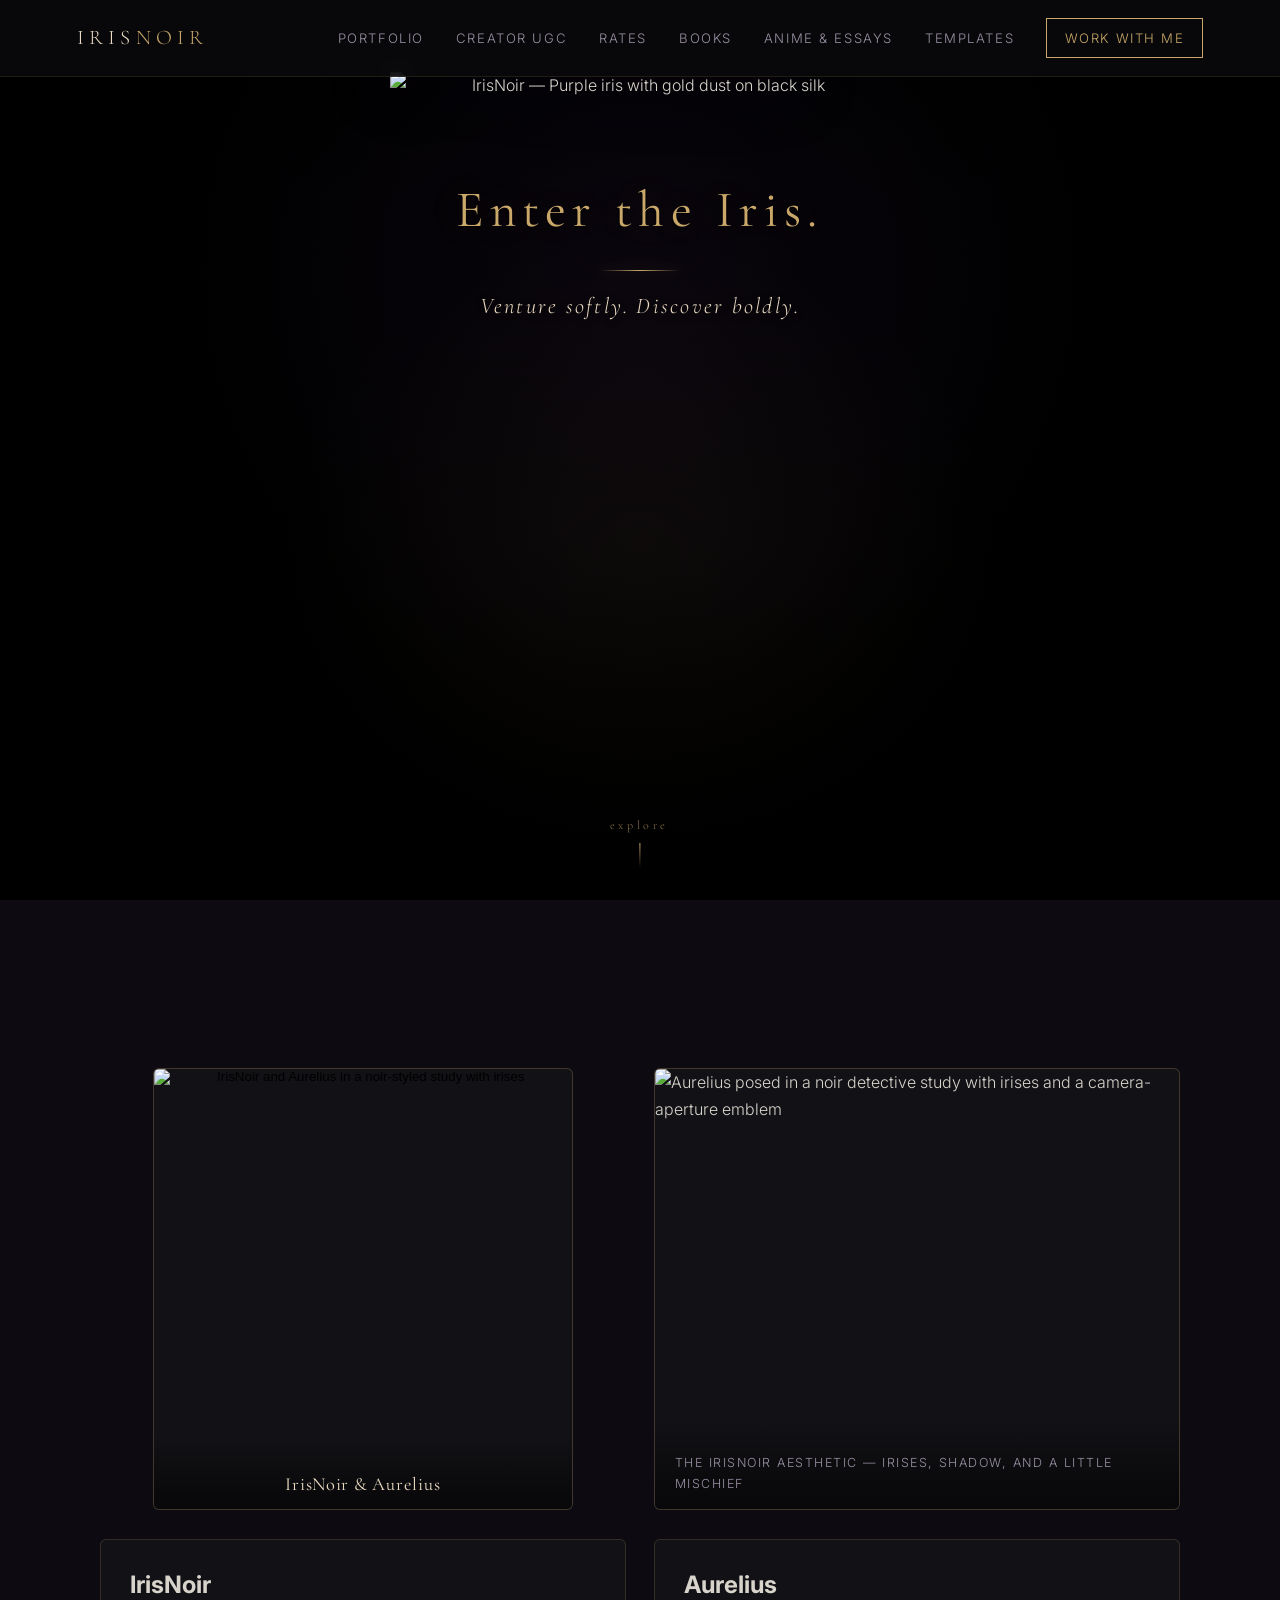
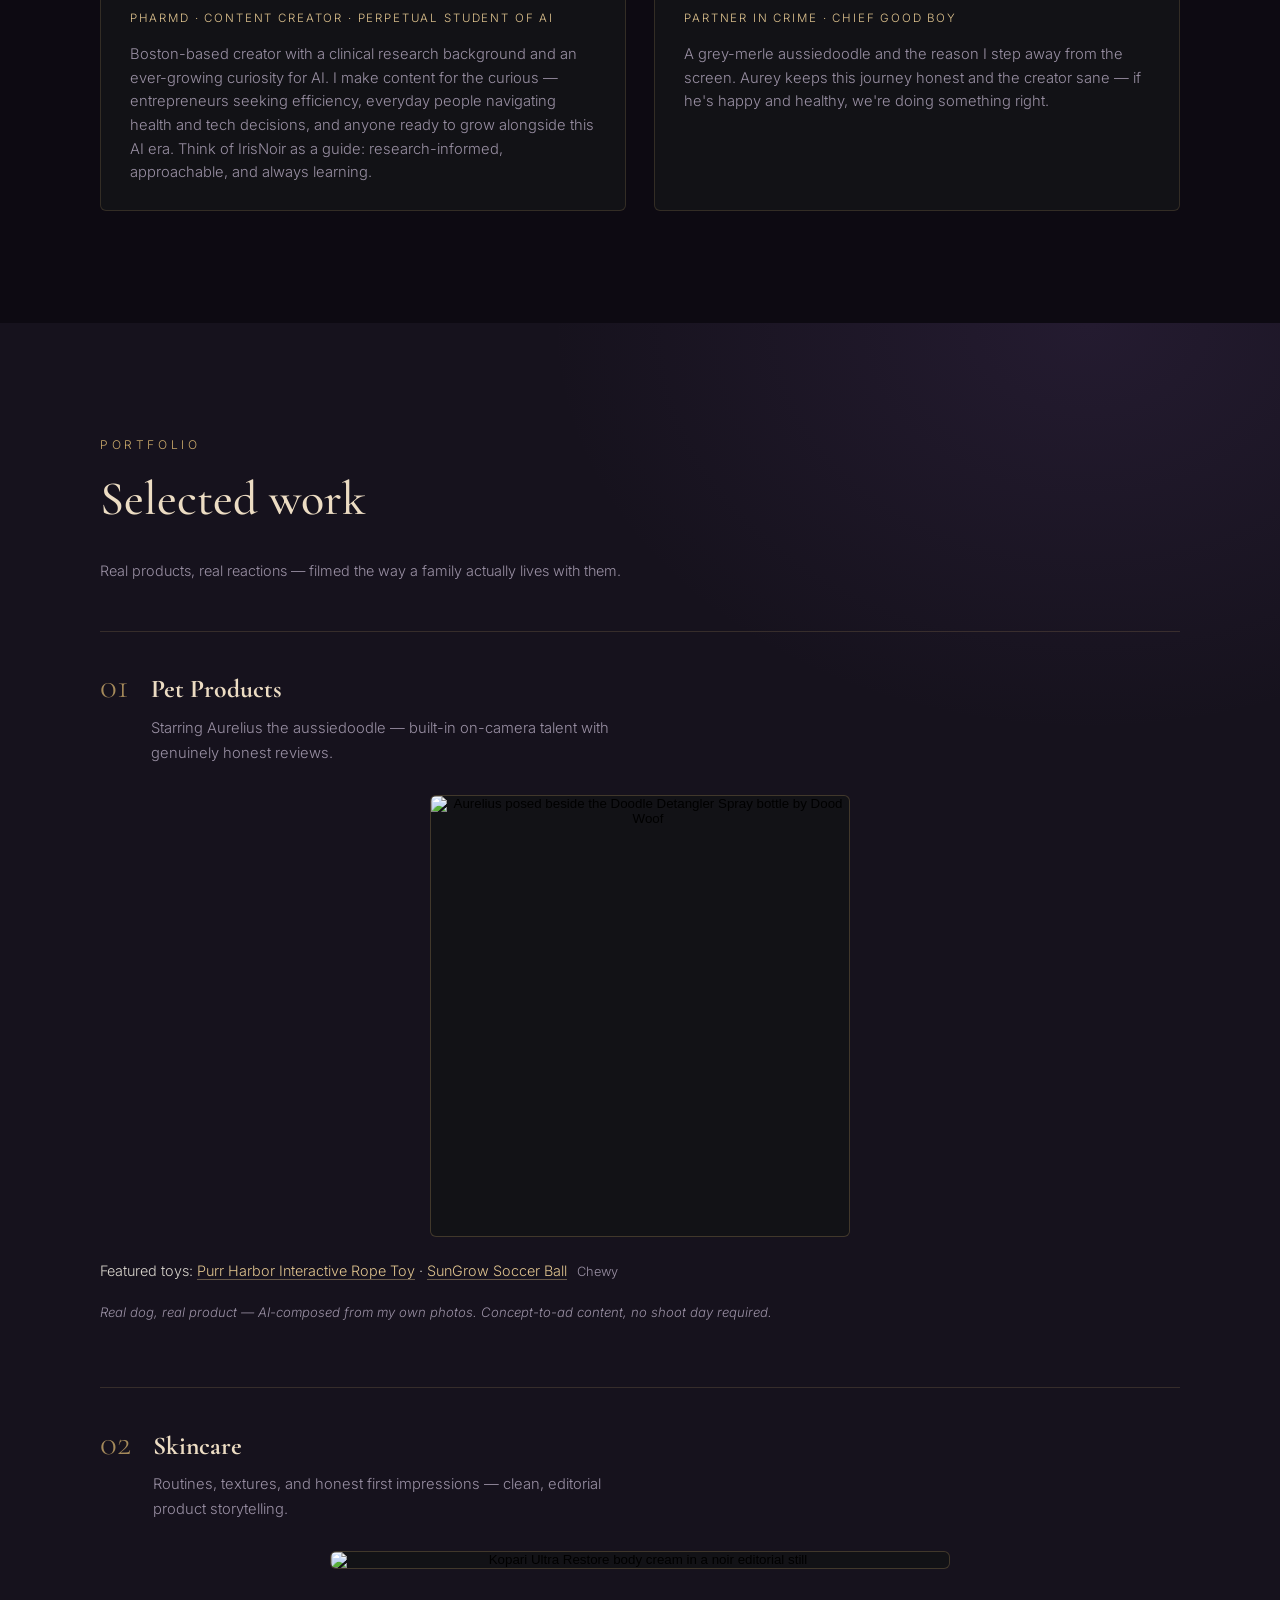
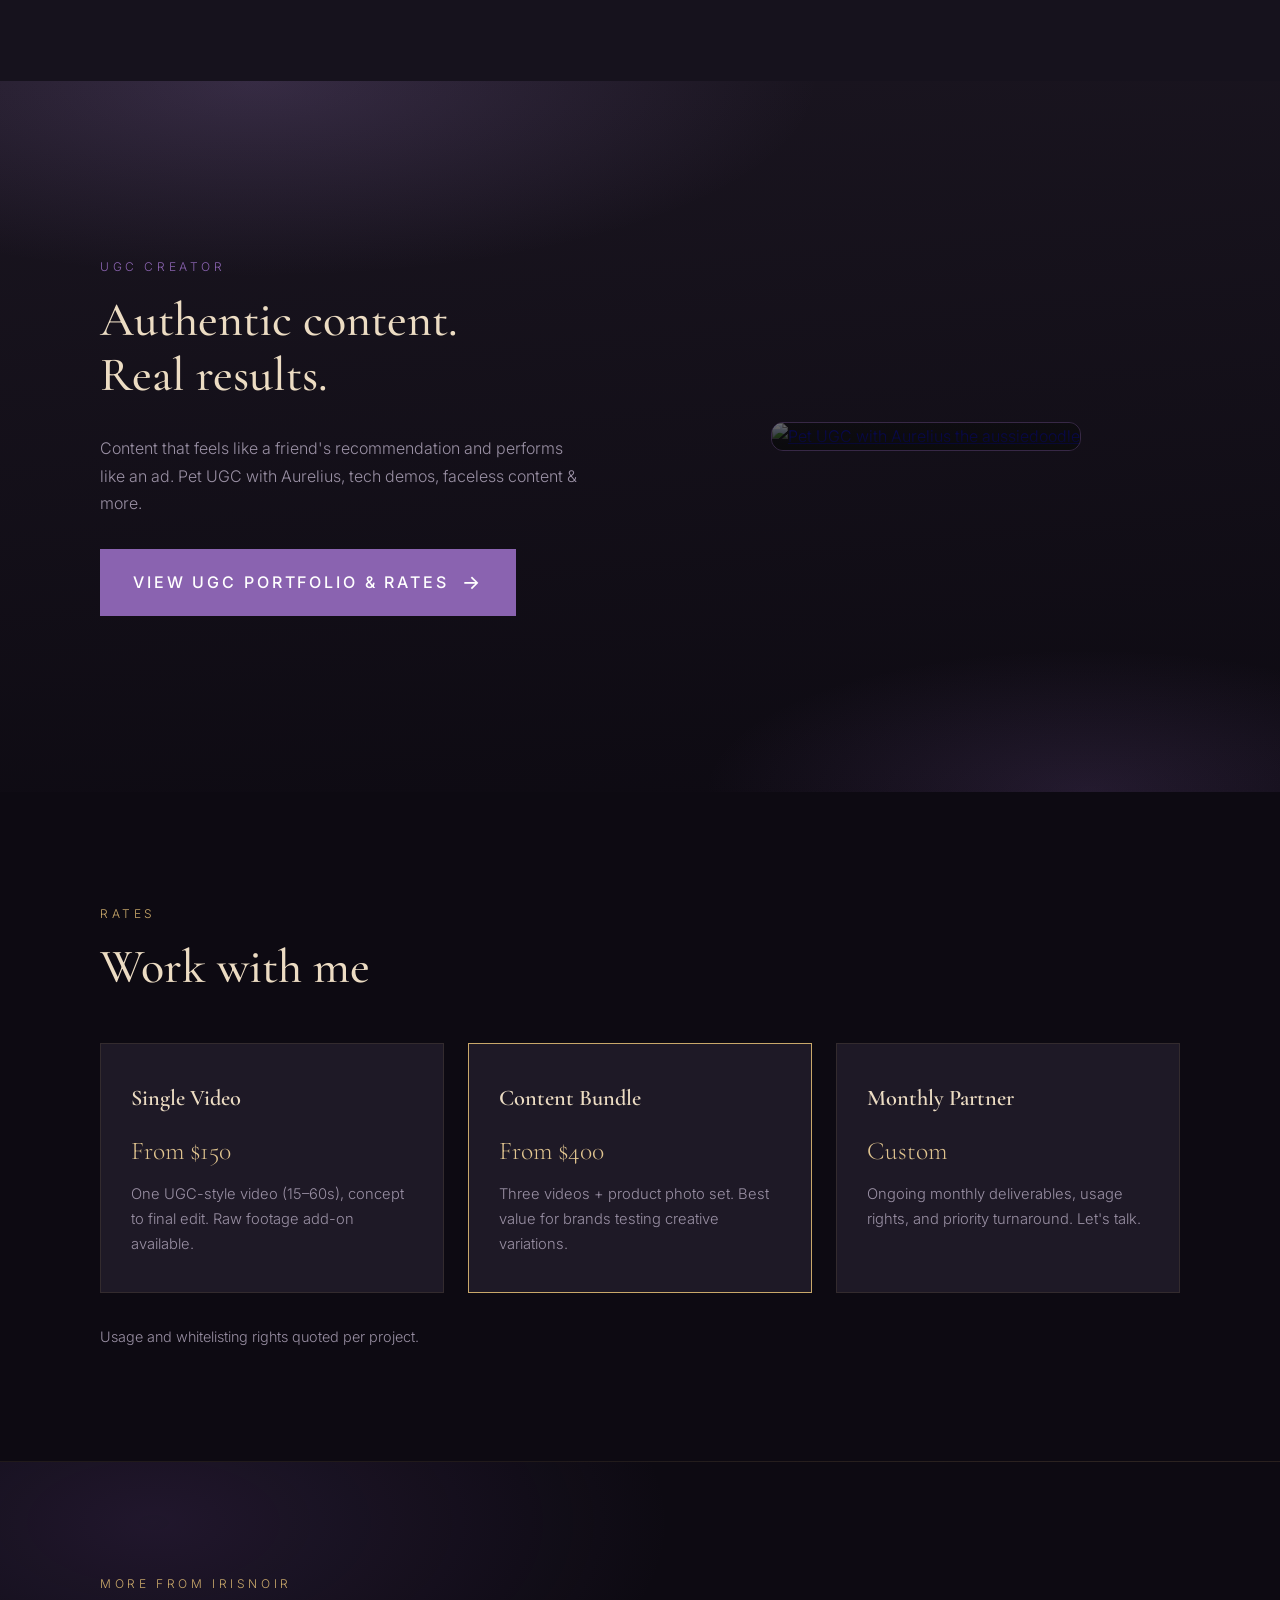
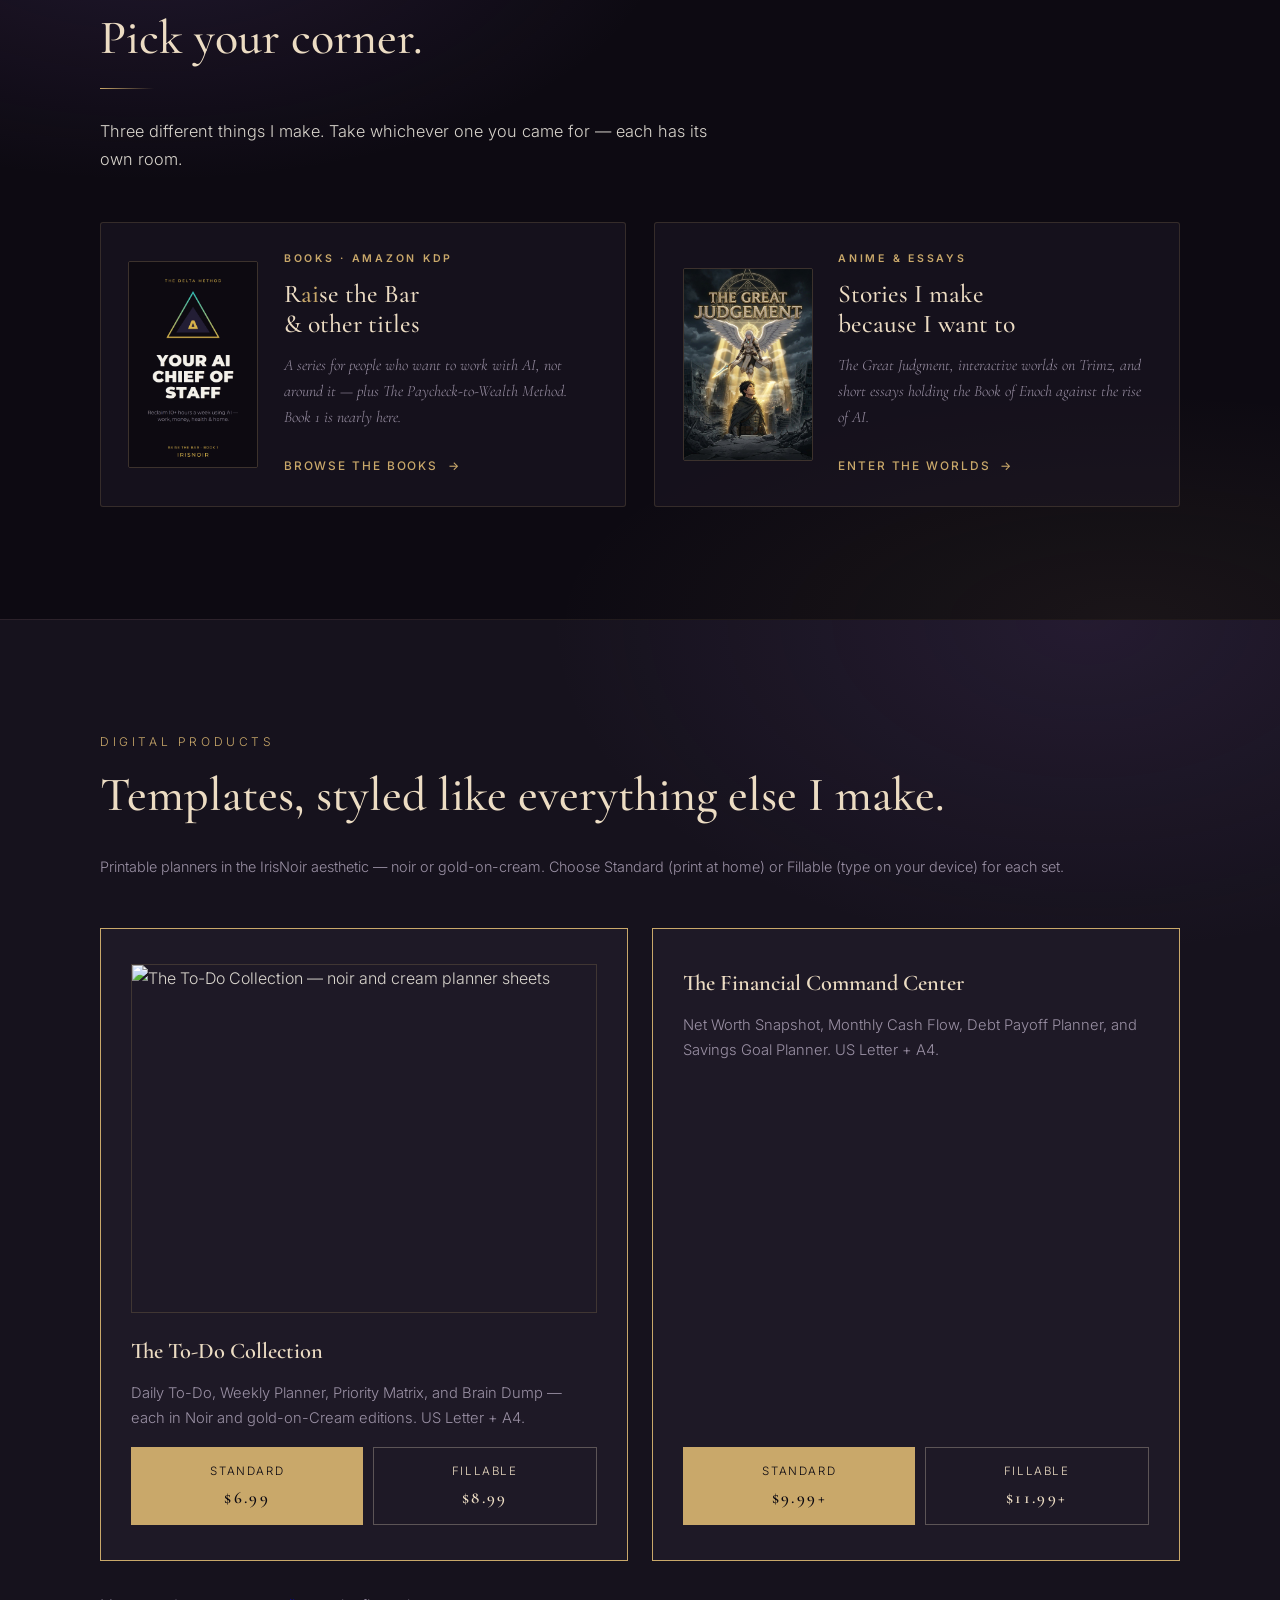
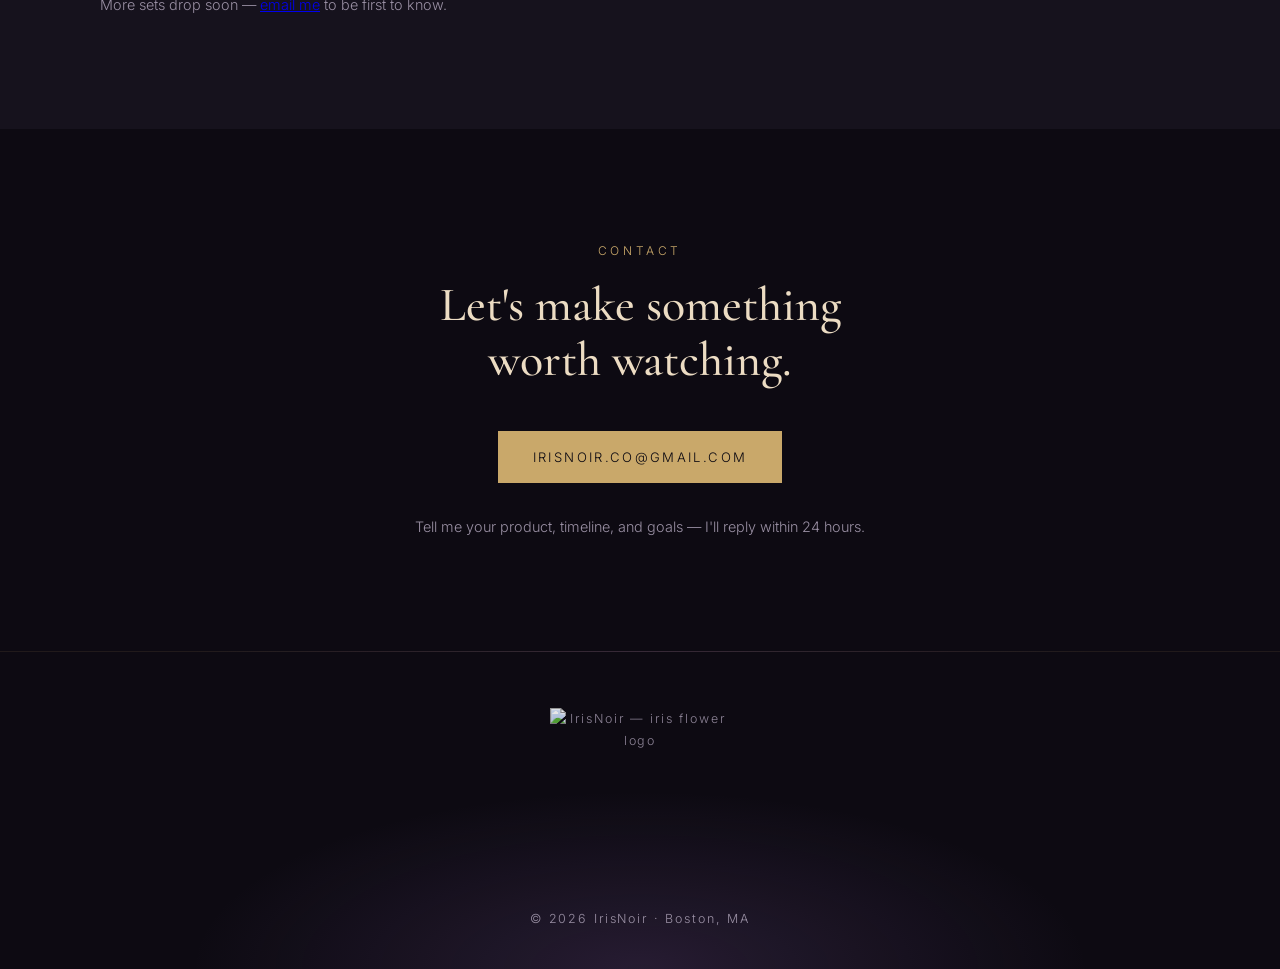
==== commit d926c27d: "Split Books and Anime/Essays onto their own pages The home page had grown to seven long sections and" ====
--- a/index.html
+++ b/index.html
@@ -38,11 +38,10 @@
   <a href="#top" class="nav-logo">IRIS<span>NOIR</span></a>
   <div class="nav-links">
     <a href="#portfolio">Portfolio</a>
-    <a href="#ugc-creator">Creator UGC</a>
+    <a href="ugc-portfolio.html">Creator UGC</a>
     <a href="#rates">Rates</a>
-    <a href="#books">Books</a>
-    <a href="#essays">Essays</a>
-    <a href="#anime">Anime</a>
+    <a href="books.html">Books</a>
+    <a href="anime.html">Anime &amp; Essays</a>
     <a href="#store">Templates</a>
     <a href="#contact" class="nav-cta">Work With Me</a>
   </div>
@@ -193,215 +192,44 @@
   </div>
 </section>
 
-<section class="section section-books" id="books">
+<section class="section section-books" id="explore">
   <div class="container">
-    <p class="eyebrow">Books &middot; In production</p>
-    <h2>R<span class="rtb-ai">ai</span>se the Bar</h2>
-    <div class="rtb-rule"></div>
-    <p class="rtb-lede">Raise the Bar is a series for people who want to work with AI, not around it. Each book takes one profession or corner of life and shows you what the technology can actually do for your work &mdash; no hype, no jargon, just what to try, what to skip, and how to tell the difference. Because used well, AI doesn't replace what you do. <em>It raises the bar on what you're capable of.</em></p>
-
-    <div class="rtb-shelf" role="list" aria-label="Raise the Bar series — covers in production">
-      <article class="rtb-cover" role="listitem">
-        <p class="rtb-mark">R<span class="rtb-ai">ai</span>se the Bar</p>
-        <div class="rtb-bar"></div>
-        <h3 class="rtb-title">The<br>No-Brainer</h3>
-        <p class="rtb-aud">for beginners</p>
-      </article>
-      <article class="rtb-cover" role="listitem">
-        <p class="rtb-mark">R<span class="rtb-ai">ai</span>se the Bar</p>
-        <div class="rtb-bar"></div>
-        <h3 class="rtb-title">Reclaim<br>Your Day</h3>
-        <p class="rtb-aud">for busy parents</p>
-      </article>
-      <article class="rtb-cover" role="listitem">
-        <p class="rtb-mark">R<span class="rtb-ai">ai</span>se the Bar</p>
-        <div class="rtb-bar"></div>
-        <h3 class="rtb-title">Brain<br>Gain</h3>
-        <p class="rtb-aud">for students</p>
-      </article>
-      <article class="rtb-cover" role="listitem">
-        <p class="rtb-mark">R<span class="rtb-ai">ai</span>se the Bar</p>
-        <div class="rtb-bar"></div>
-        <h3 class="rtb-title">Smooth<br>Sailing</h3>
-        <p class="rtb-aud">for nurses</p>
-      </article>
-    </div>
-
-    <div class="rtb-meta">
-      <span class="rtb-badge">Coming soon</span>
-      <span class="rtb-meta-note">Nine titles in development &middot; AI-assisted, human-verified &middot; Amazon KDP</span>
-    </div>
-
-    <!-- Book 1 leads the series: nearest to publication and the only one with
-         final cover art. Amazon link goes in at launch. -->
-    <div class="bk bk-featured">
-      <div class="bk-cover">
-        <img src="assets/books/your-ai-chief-of-staff-cover.jpg" alt="Your AI Chief of Staff — book cover: the gold DELTA Method triangle on noir, with the subtitle 'Reclaim 10+ hours a week using AI — work, money, health &amp; home' and 'Raise the Bar · Book 1 · IrisNoir'" width="800" height="1280" loading="lazy">
-      </div>
-      <div class="bk-body">
-        <p class="eyebrow">R<span class="rtb-ai">ai</span>se the Bar &middot; Book 1</p>
-        <h3 class="bk-title">Your AI Chief of Staff</h3>
-        <p class="bk-sub">Reclaim 10+ hours a week using AI &mdash; work, money, health &amp; home</p>
-        <div class="bk-rule"></div>
-
-        <p class="bk-hook">You've been the boss and the entire staff.</p>
-
-        <p class="bk-copy">There's a certain kind of person who has never opened their own calendar &mdash; not because they're lazy, but because someone else books the flight, drafts the reply, and quietly kills the meeting that never should have existed. That someone is a chief of staff. If you've ever worked near a person who has one, you've felt a small, private envy. Not of their title &mdash; of their <em>lightness</em>.</p>
-
-        <p class="bk-copy">You've never had that. You've been the strategist and the person who also has to remember to reschedule the dentist. This book is about fixing that: not with more discipline or a better planner app, but with the specific, tireless, absurdly cheap help an ordinary person can finally afford.</p>
-
-        <p class="bk-copy">The promise, in plain terms: reclaim <strong>at least ten hours a week</strong> and stop being the bottleneck of your own life. Not a life of leisure &mdash; a way to hand off the 80% of your day that doesn't actually require you, so you have the head-space for the 20% that does.</p>
-
-        <p class="bk-inside">The DELTA Method &mdash; the five-step system the book runs on:</p>
-        <ul class="bk-list">
-          <li><span class="bk-k">Decide</span> what genuinely needs the real, thinking you &mdash; and what doesn't</li>
-          <li><span class="bk-k">Enlist</span> the right AI for the job, because different tools have different strengths</li>
-          <li><span class="bk-k">Lead</span> with context &mdash; stop querying, start briefing</li>
-          <li><span class="bk-k">Tune</span> the result, because you never ship AI output unchecked</li>
-          <li><span class="bk-k">Automate</span> and repeat, so a one-time win becomes a standing asset</li>
-        </ul>
-
-        <p class="bk-copy">Then it puts the method to work across four corners of your life &mdash; work, money and career, health, and home and relationships &mdash; and closes with a 30-day plan that turns all of it from &ldquo;things I read once&rdquo; into how you actually operate.</p>
-
-        <p class="bk-close">You don't need to be technical. You don't need to care how any of it works under the hood. If you can text a competent human being a clear request, you already have the core skill this book builds on.</p>
-        <p class="bk-cta-line"><em>Written across the table from you, not down at you from a mountaintop &mdash; by someone about eighteen months further into the same mess.</em></p>
-
-        <div class="rtb-meta bk-meta">
-          <span class="rtb-badge">Coming soon</span>
-          <span class="rtb-meta-note">AI-assisted, human-verified &middot; Amazon link added at launch &middot; <a href="mailto:irisnoir.co@gmail.com?subject=Notify%20me%20—%20Your%20AI%20Chief%20of%20Staff">tell me when it's live</a></span>
-        </div>
-      </div>
-    </div>
-
-    <p class="section-note">Want to know when the first title drops? <a href="mailto:irisnoir.co@gmail.com?subject=Notify%20me%20—%20Raise%20the%20Bar%20series">Email me</a> and I'll tell you the day it's live.</p>
-
-    <!-- Standalone title, separate from the Raise the Bar series. The Amazon
-         link is intentionally absent until the book is actually published. -->
-    <div class="bk">
-      <p class="eyebrow">Standalone Title &middot; Coming to Amazon</p>
-      <h3 class="bk-title">The Paycheck-to-Wealth Method</h3>
-      <p class="bk-sub">The Science-Backed System for Turning a Regular Salary Into Real Money in Your 20s and 30s</p>
-      <div class="bk-rule"></div>
-
-      <p class="bk-hook">You're not bad with money. You've just been given a broken map.</p>
-
-      <p class="bk-copy">You went to work. You earned a decent paycheck. You did the responsible-adult things. So why is there nothing left at the end of the month &mdash; and why does everyone else seem to have it figured out?</p>
-
-      <p class="bk-copy">Here's the truth almost no personal-finance book will tell you: it was never about willpower. Decades of behavioral-science research show that the reason smart, hardworking people stay stuck living paycheck to paycheck has almost nothing to do with discipline &mdash; and almost everything to do with how our brains are wired and how the modern money world is built. Once you understand that, everything changes.</p>
-
-      <p class="bk-copy">No shame. No get-rich-quick nonsense. No lectures about your coffee. Just a clear, five-stage system &mdash; grounded in real behavioral-economics research &mdash; that turns a regular salary into real, growing wealth.</p>
-
-      <p class="bk-inside">Inside, you'll learn how to:</p>
-      <ul class="bk-list">
-        <li>Stop blaming yourself and finally understand why saving has felt impossible</li>
-        <li>Set up a &ldquo;money machine&rdquo; that saves and invests automatically in the background of your life</li>
-        <li>Budget in a way you'll actually stick to &mdash; the opposite of tracking every dollar</li>
-        <li>Get out of debt using the method the research says you'll actually finish</li>
-        <li>Build the safety net that ends the 3 a.m. money panic</li>
-        <li>Start investing, even if it feels scary or &ldquo;not for people like me&rdquo;</li>
-        <li>Grow your income without burning out</li>
-      </ul>
-
-      <p class="bk-close">You don't need a finance degree. You don't need a big salary. You don't need more discipline. You need a better system &mdash; and this is it.</p>
-      <p class="bk-cta-line"><em>If you're in your 20s or 30s and you're done feeling broke, start here. Future You is counting on it.</em></p>
-
-      <div class="rtb-meta bk-meta">
-        <span class="rtb-badge">Coming to Amazon</span>
-        <span class="rtb-meta-note">AI-assisted, human-verified &middot; link added at launch &middot; <a href="mailto:irisnoir.co@gmail.com?subject=Notify%20me%20—%20The%20Paycheck-to-Wealth%20Method">tell me when it's live</a></span>
-      </div>
-    </div>
-  </div>
-</section>
-
-<section class="section section-essays" id="essays">
-  <div class="container">
-    <p class="eyebrow">IrisNoir Essays &middot; Food for Thought</p>
-    <h2>Short thoughts,<br>held up to the light.</h2>
+    <p class="eyebrow">More from IrisNoir</p>
+    <h2>Pick your corner.</h2>
     <div class="essay-rule"></div>
-    <p class="essays-lede">A very old book about forbidden knowledge, a school of philosophy about what's actually in your control, and the newest technology we have. Read one in three minutes &mdash; they're also the spine of a fantasy series I'm building, <a href="the-great-judgment.html">The Great Judgment</a>.</p>
-
-    <div class="essay-teasers">
-
-      <a class="essay-teaser" href="essays.html#azazel">
-        <span class="essay-teaser-num">01</span>
-        <h3 class="essay-teaser-title">Azazel Was the First Engineer</h3>
-        <p class="essay-teaser-sum"><em>The watchers of Enoch weren't damned for lying &mdash; everything they taught was true. They were damned for not waiting. Knowledge arrived; wisdom was still in transit.</em></p>
-        <span class="essay-teaser-cta">Read the essay <span class="essay-teaser-arrow">&rarr;</span></span>
+    <p class="essays-lede">Three different things I make. Take whichever one you came for &mdash; each has its own room.</p>
+
+    <div class="hub">
+
+      <a class="hub-card" href="books.html">
+        <div class="hub-art">
+          <img src="assets/books/your-ai-chief-of-staff-cover.jpg" alt="Your AI Chief of Staff — Raise the Bar Book 1 cover" width="800" height="1280" loading="lazy">
+        </div>
+        <div class="hub-body">
+          <p class="hub-eyebrow">Books &middot; Amazon KDP</p>
+          <h3 class="hub-title">R<span class="rtb-ai">ai</span>se the Bar<br>&amp; other titles</h3>
+          <p class="hub-sum"><em>A series for people who want to work with AI, not around it &mdash; plus The Paycheck-to-Wealth Method. Book 1 is nearly here.</em></p>
+          <span class="essay-teaser-cta">Browse the books <span class="essay-teaser-arrow">&rarr;</span></span>
+        </div>
       </a>
 
-      <a class="essay-teaser" href="essays.html#the-craft">
-        <span class="essay-teaser-num">02</span>
-        <h3 class="essay-teaser-title">The Craft Was Never Yours</h3>
-        <p class="essay-teaser-sum"><em>Enoch's smiths were handed a craft that outran them. Epictetus says your work was never in your control &mdash; only your industry. True, and dangerous.</em></p>
-        <span class="essay-teaser-cta">Read the essay <span class="essay-teaser-arrow">&rarr;</span></span>
+      <a class="hub-card" href="anime.html">
+        <div class="hub-art">
+          <img src="assets/anime/the-great-judgment-cover.jpg" alt="The Great Judgment — anime series cover" width="848" height="1264" loading="lazy">
+        </div>
+        <div class="hub-body">
+          <p class="hub-eyebrow">Anime &amp; Essays</p>
+          <h3 class="hub-title">Stories I make<br>because I want to</h3>
+          <p class="hub-sum"><em>The Great Judgment, interactive worlds on Trimz, and short essays holding the Book of Enoch against the rise of AI.</em></p>
+          <span class="essay-teaser-cta">Enter the worlds <span class="essay-teaser-arrow">&rarr;</span></span>
+        </div>
       </a>
 
-      <a class="essay-teaser" href="essays.html#two-kinds">
-        <span class="essay-teaser-num">03</span>
-        <h3 class="essay-teaser-title">The Children of Two Kinds</h3>
-        <p class="essay-teaser-sum"><em>The Nephilim belonged to neither parent. Everything made half by a person and half by a model is a child of two kinds &mdash; and we're still inside our judgment, not past it.</em></p>
-        <span class="essay-teaser-cta">Read the essay <span class="essay-teaser-arrow">&rarr;</span></span>
-      </a>
-
-    </div>
-
-    <div class="anime-meta">
-      <span class="anime-badge">AI-assisted</span>
-      <span class="anime-meta-note">Written for the curious &middot; <a href="essays.html">all essays</a></span>
-    </div>
-  </div>
-</section>
-
-<section class="section section-anime" id="anime">
-  <div class="container">
-    <p class="eyebrow">Anime &middot; Made for fun</p>
-    <h2>Stories I make<br>because I want to.</h2>
-    <div class="anime-rule"></div>
-    <p class="anime-lede">Not client work, not a product &mdash; just me playing. I build AI-generated anime series on <a href="https://trimz.tv/u/irisnoirco" target="_blank" rel="noopener">Trimz</a>, where each episode is an interactive world viewers help steer. It's the same tools I use professionally, pointed at something purely creative.</p>
-
-    <!-- SHOWS:START — generated by _workbench/sync_shows.py, do not hand-edit -->
-    <div class="anime-show">
-      <a class="anime-poster-link" href="https://trimz.tv/world/the-icy-noblewoman-and-the-golden-masked" target="_blank" rel="noopener">
-        <img class="anime-poster" src="assets/trimz/icy-noblewoman-poster.jpg" alt="The Icy Noblewoman and the Golden Masked Executioner — anime key art: a silver-blue-haired noblewoman with amber eyes beside a golden-masked armored executioner, before a cracked, ice-bound clock face" width="639" height="953" loading="lazy">
-      </a>
-      <div class="anime-show-body">
-        <h3 class="anime-title">The Icy Noblewoman and the<br>Golden Masked Executioner</h3>
-        <p class="anime-tagline">When time stops.</p>
-        <p class="anime-synopsis">Lady Celeste is an icy noblewoman marked by a thirty-day death seal, hunted every afternoon at 3:00 PM. Ren &mdash; a broke college student dropped into the body of her bodyguard &mdash; is the only one who remembers each loop when she dies. Every reset sends him back to 2:50 PM with ten minutes to change the ending.</p>
-        <ul class="anime-facts">
-          <li><span class="anime-facts-k">Genre</span> Time-loop fantasy</li>
-          <li><span class="anime-facts-k">Format</span> Interactive world &middot; viewers vote on Ren's next move</li>
-          <li><span class="anime-facts-k">Status</span> Ongoing</li>
-        </ul>
-        <div class="anime-actions">
-          <a class="btn btn-gold" href="https://trimz.tv/world/the-icy-noblewoman-and-the-golden-masked" target="_blank" rel="noopener">Enter the world</a>
-          <a class="btn btn-ghost" href="https://trimz.tv/u/irisnoirco" target="_blank" rel="noopener">All my shows</a>
-        </div>
-      </div>
-    </div>
-    <!-- SHOWS:END -->
-
-    <!-- Hand-written: The Great Judgment lives on its own page, not Trimz, so it
-         sits outside the SHOWS markers and survives sync_shows.py runs. -->
-    <a class="gj-card" href="the-great-judgment.html">
-      <div class="gj-card-art">
-        <img src="assets/anime/the-great-judgment-cover.jpg" alt="The Great Judgment series cover — a silver-haired winged figure in white and gold armor descends with a glowing blue sword over a ruined city" width="848" height="1264" loading="lazy">
-      </div>
-      <div class="gj-card-body">
-        <p class="gj-card-eyebrow">Original Series &middot; In development</p>
-        <h3 class="gj-card-title">The Great Judgment</h3>
-        <p class="gj-card-tagline">The knowledge was never the sin. The speed was.</p>
-        <p class="gj-card-sum"><em>Angels descend on a ruined city carrying gifts nobody asked for. The fantasy companion to my Enoch &amp; the Stoics essays &mdash; the same argument, wearing armor.</em></p>
-        <span class="essay-teaser-cta">View series &amp; characters <span class="essay-teaser-arrow">&rarr;</span></span>
-      </div>
-    </a>
-
-    <div class="anime-meta">
-      <span class="anime-badge">AI-generated</span>
-      <span class="anime-meta-note">Made for fun on Trimz &middot; not client work &middot; <a href="https://trimz.tv/u/irisnoirco" target="_blank" rel="noopener">@irisnoirco</a></span>
-    </div>
-  </div>
-</section>
+    </div>
+  </div>
+</section>
+
+
 
 <section class="section section-dark" id="store">
   <div class="container">
--- a/style.css
+++ b/style.css
@@ -1389,3 +1389,54 @@
   .bk-featured { grid-template-columns: 1fr; gap: 1.8rem; }
   .bk-cover { max-width: 220px; margin: 0 auto; }
 }
+
+/* ── Home-page hub: two doors to the sub-pages (books, anime+essays) ───── */
+.hub {
+  display: grid;
+  grid-template-columns: repeat(auto-fit, minmax(320px, 1fr));
+  gap: 1.8rem;
+  margin-top: 2.6rem;
+}
+.hub-card {
+  display: grid;
+  grid-template-columns: 130px 1fr;
+  gap: 1.6rem;
+  align-items: center;
+  padding: 1.7rem;
+  background: rgba(30,25,38,0.5);
+  border: 1px solid rgba(201,168,106,0.18);
+  border-radius: 3px;
+  text-decoration: none;
+  transition: border-color .25s ease, transform .25s ease, background .25s ease;
+}
+.hub-card:hover {
+  border-color: var(--gold);
+  transform: translateY(-4px);
+  background: rgba(30,25,38,0.85);
+}
+.hub-art img {
+  display: block; width: 100%; height: auto;
+  border: 1px solid rgba(201,168,106,0.22); border-radius: 2px;
+}
+.hub-body { min-width: 0; }
+.hub-eyebrow {
+  font-family: var(--sans); font-size: 0.66rem; font-weight: 600;
+  letter-spacing: 0.26em; text-transform: uppercase;
+  color: var(--gold); margin-bottom: 0.7rem;
+}
+.hub-title {
+  font-family: var(--serif); font-size: 1.6rem; font-weight: 500;
+  line-height: 1.18; color: var(--cream); margin-bottom: 0.8rem;
+}
+.hub-sum {
+  font-family: var(--serif); font-size: 0.99rem; line-height: 1.65;
+  color: var(--text-dim); margin-bottom: 1.3rem;
+}
+
+/* Sub-page first section clears the fixed nav. */
+.subpage-lead { padding-top: 9rem; }
+
+@media (max-width: 880px) {
+  .hub-card { grid-template-columns: 100px 1fr; gap: 1.2rem; padding: 1.3rem; }
+  .subpage-lead { padding-top: 7.5rem; }
+}
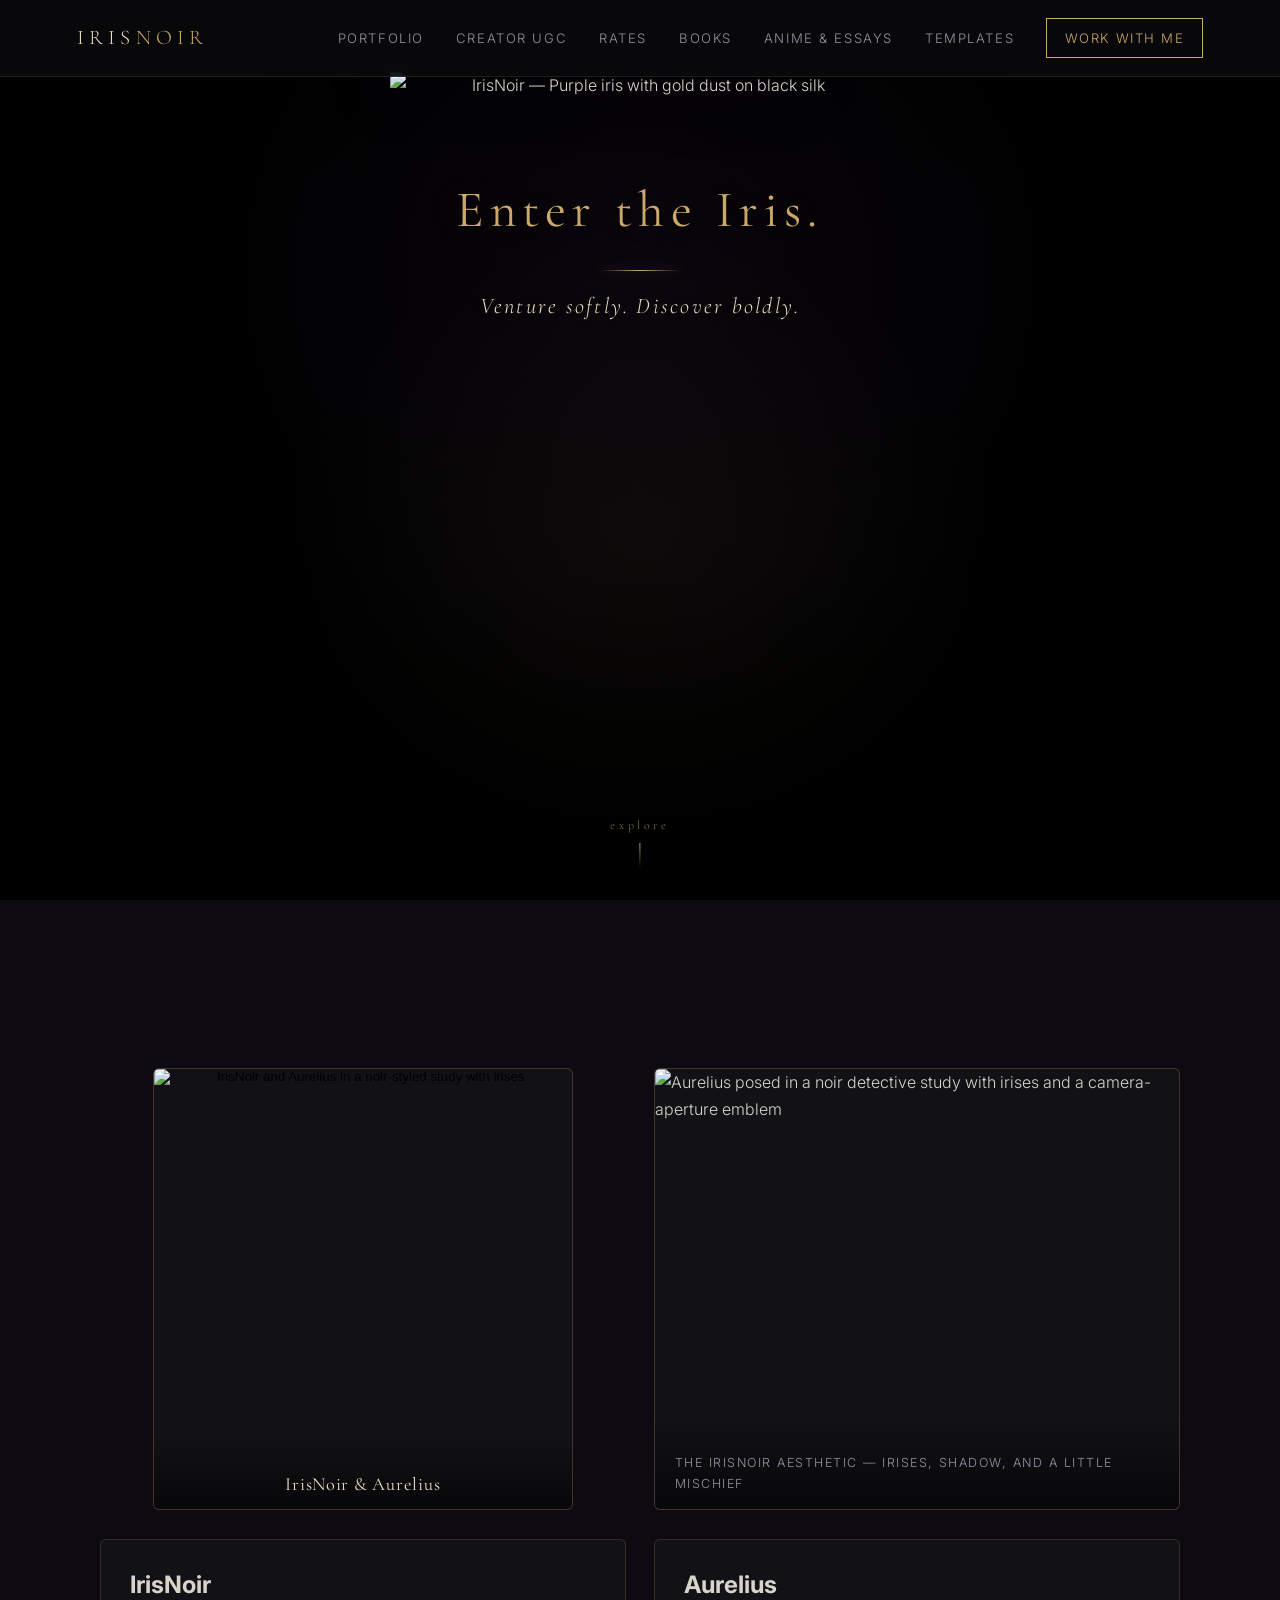
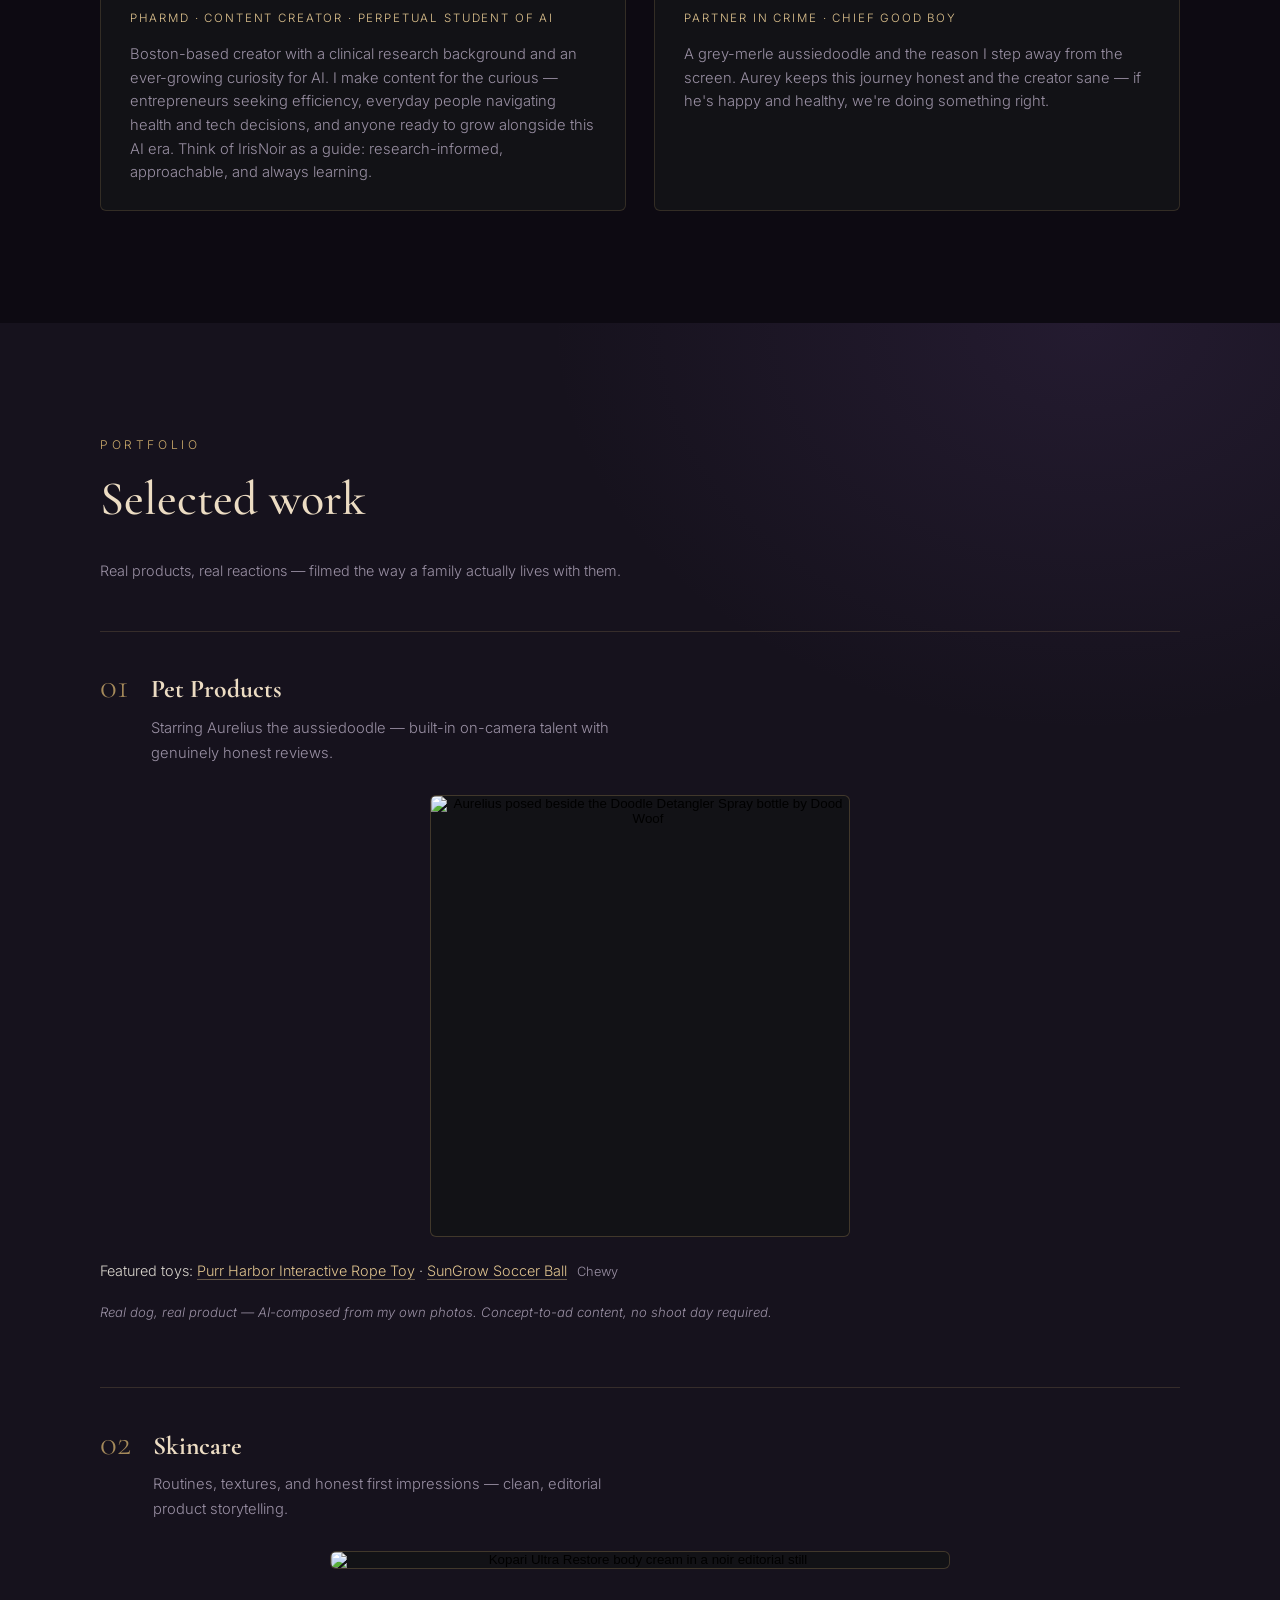
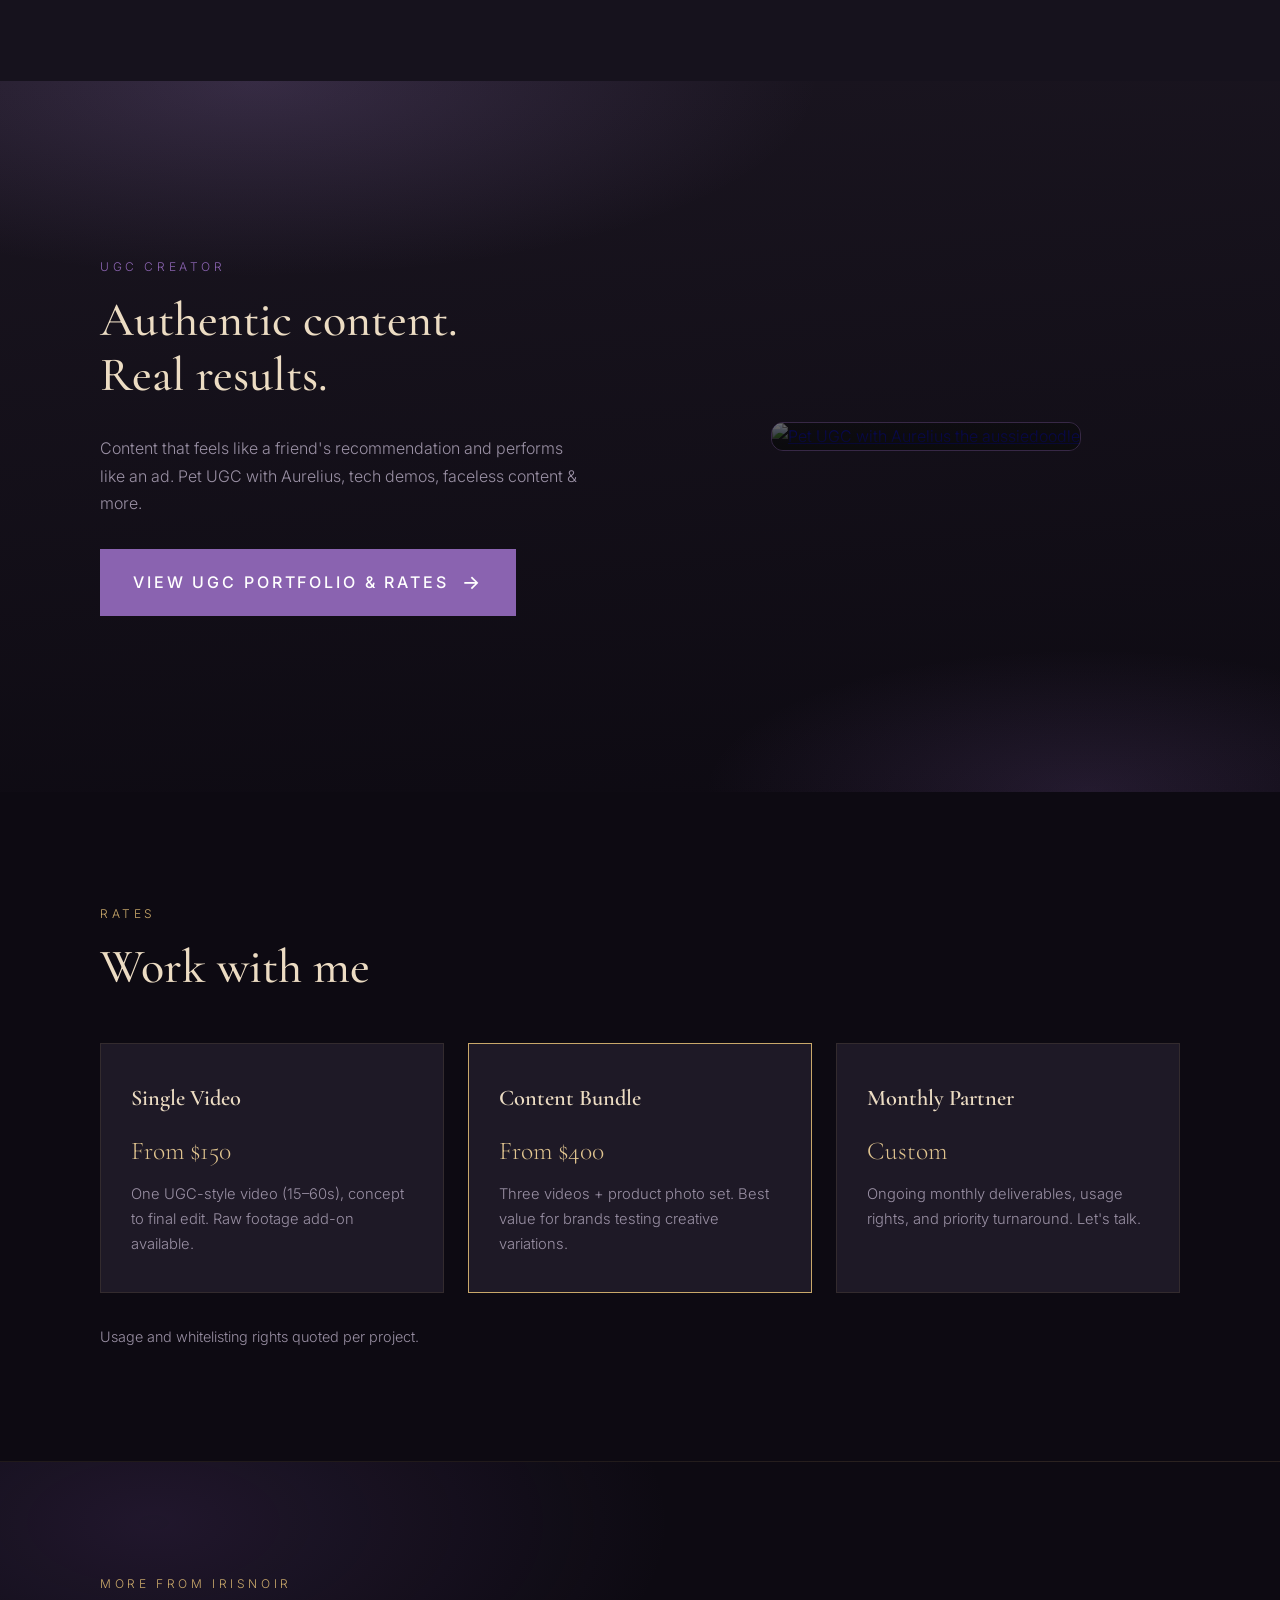
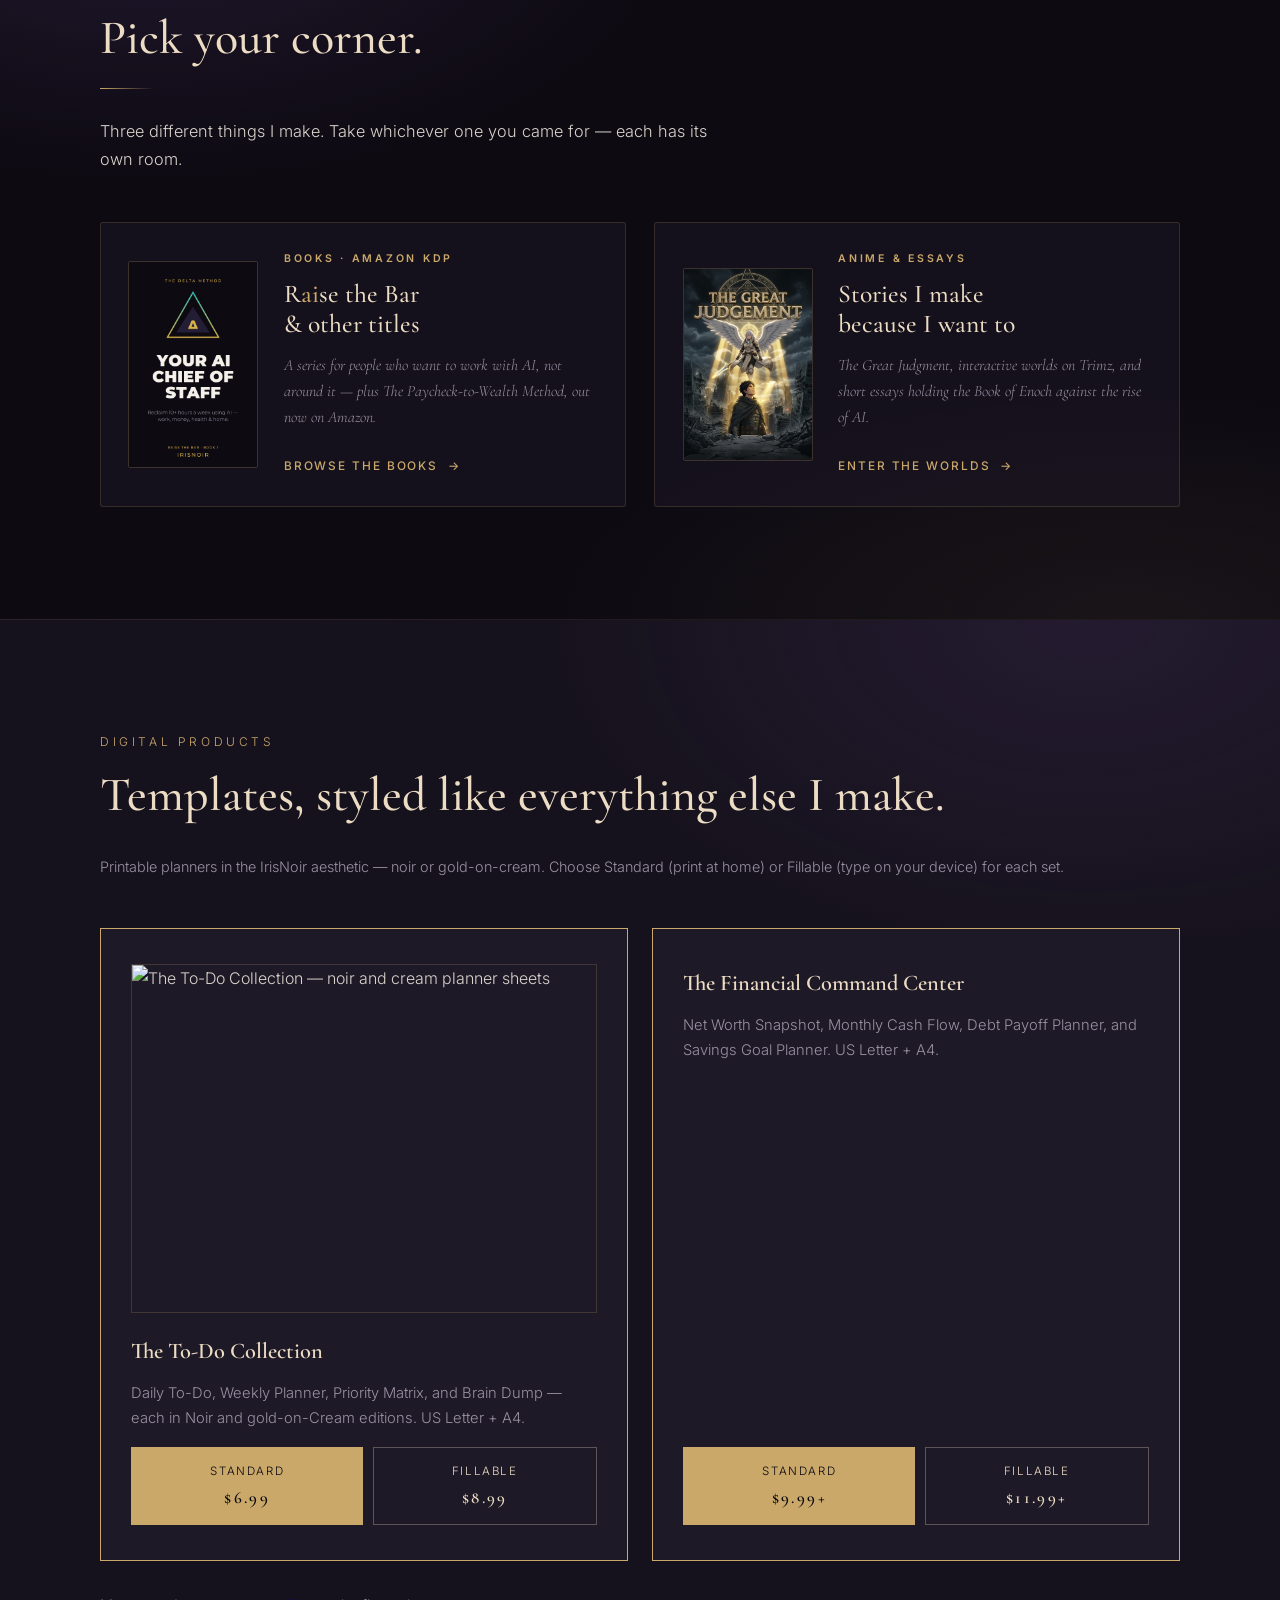
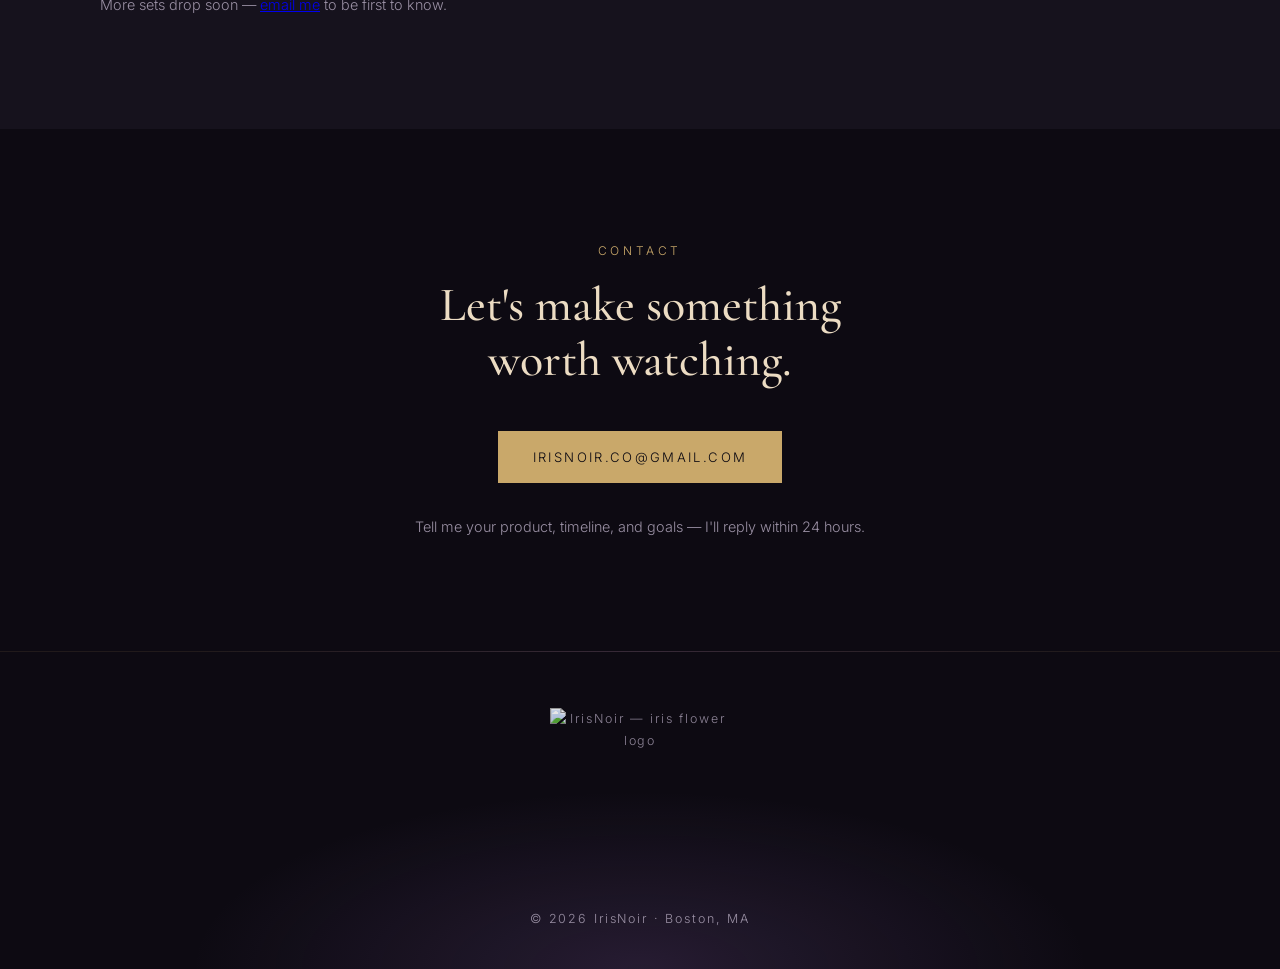
==== commit 55dce962: "The Paycheck-to-Wealth Method is live: add Amazon link, retire coming-soon" ====
--- a/index.html
+++ b/index.html
@@ -208,7 +208,7 @@
         <div class="hub-body">
           <p class="hub-eyebrow">Books &middot; Amazon KDP</p>
           <h3 class="hub-title">R<span class="rtb-ai">ai</span>se the Bar<br>&amp; other titles</h3>
-          <p class="hub-sum"><em>A series for people who want to work with AI, not around it &mdash; plus The Paycheck-to-Wealth Method. Book 1 is nearly here.</em></p>
+          <p class="hub-sum"><em>A series for people who want to work with AI, not around it &mdash; plus The Paycheck-to-Wealth Method, out now on Amazon.</em></p>
           <span class="essay-teaser-cta">Browse the books <span class="essay-teaser-arrow">&rarr;</span></span>
         </div>
       </a>
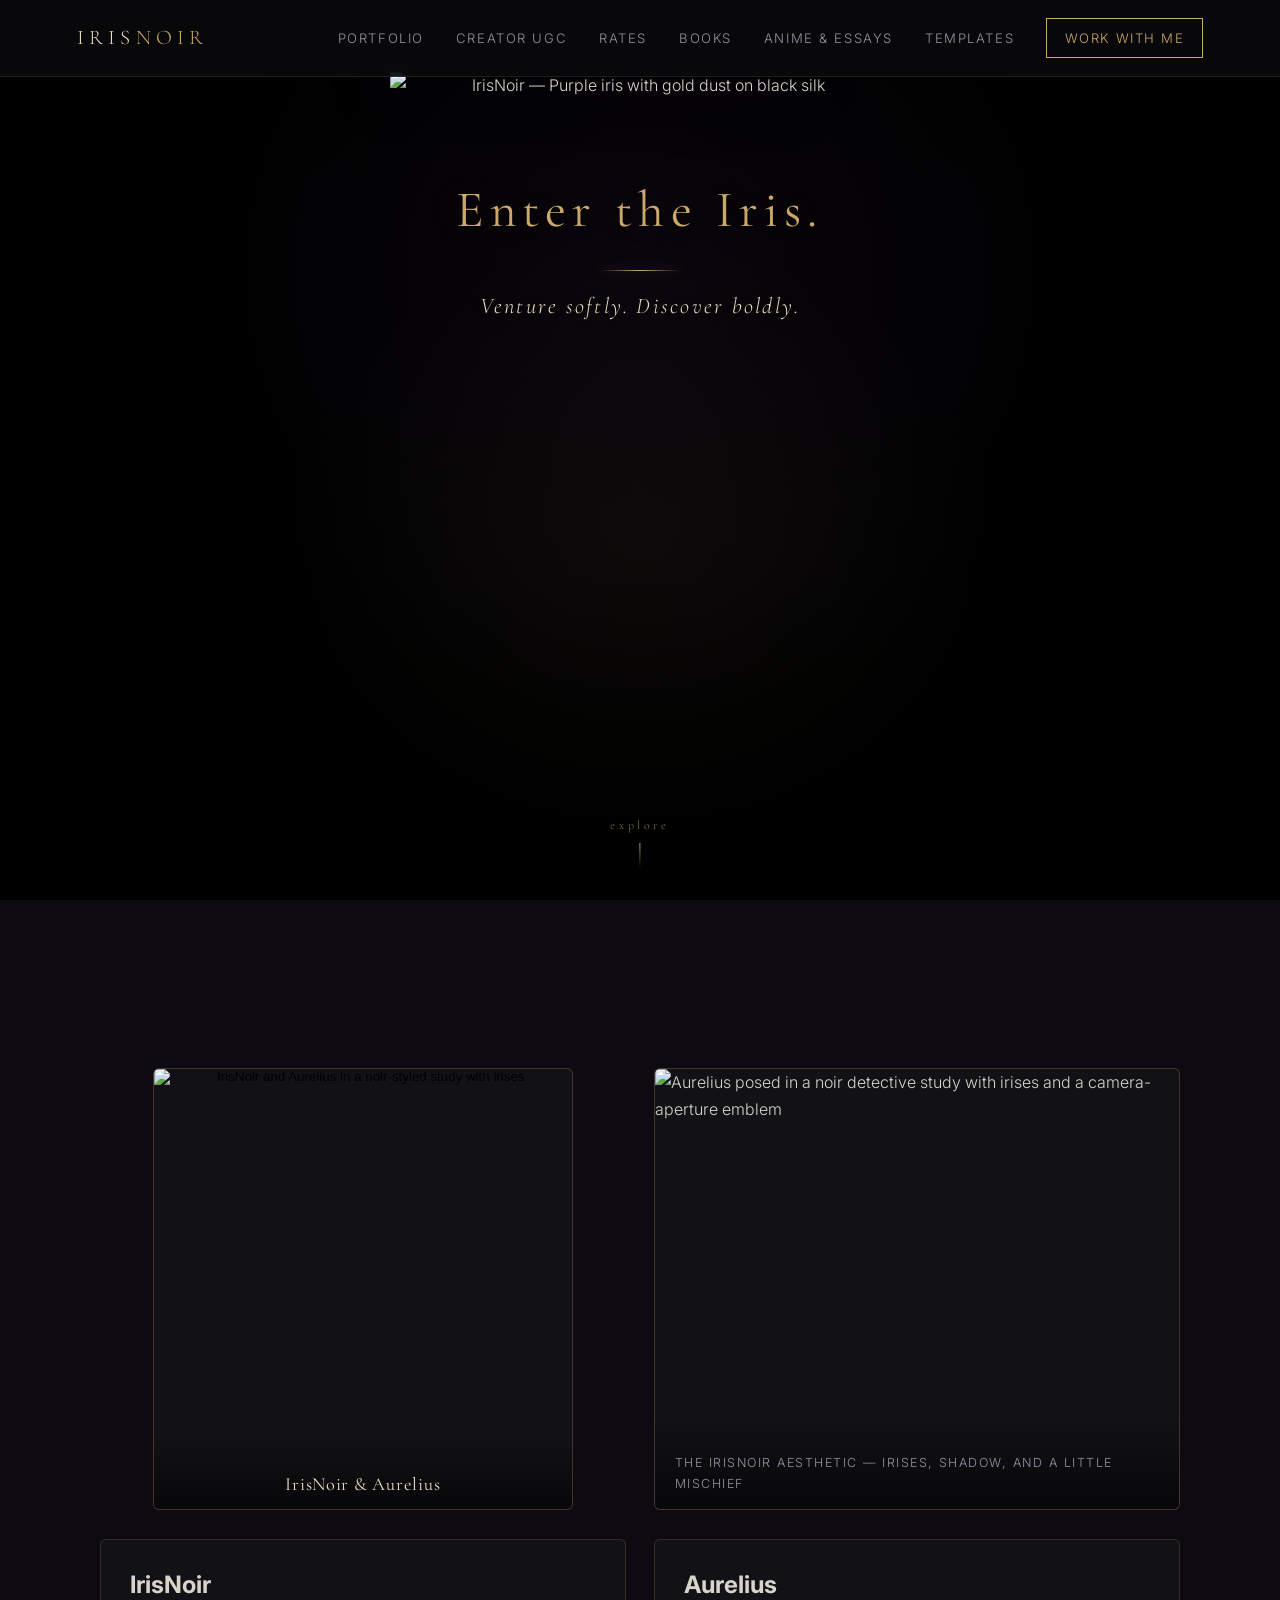
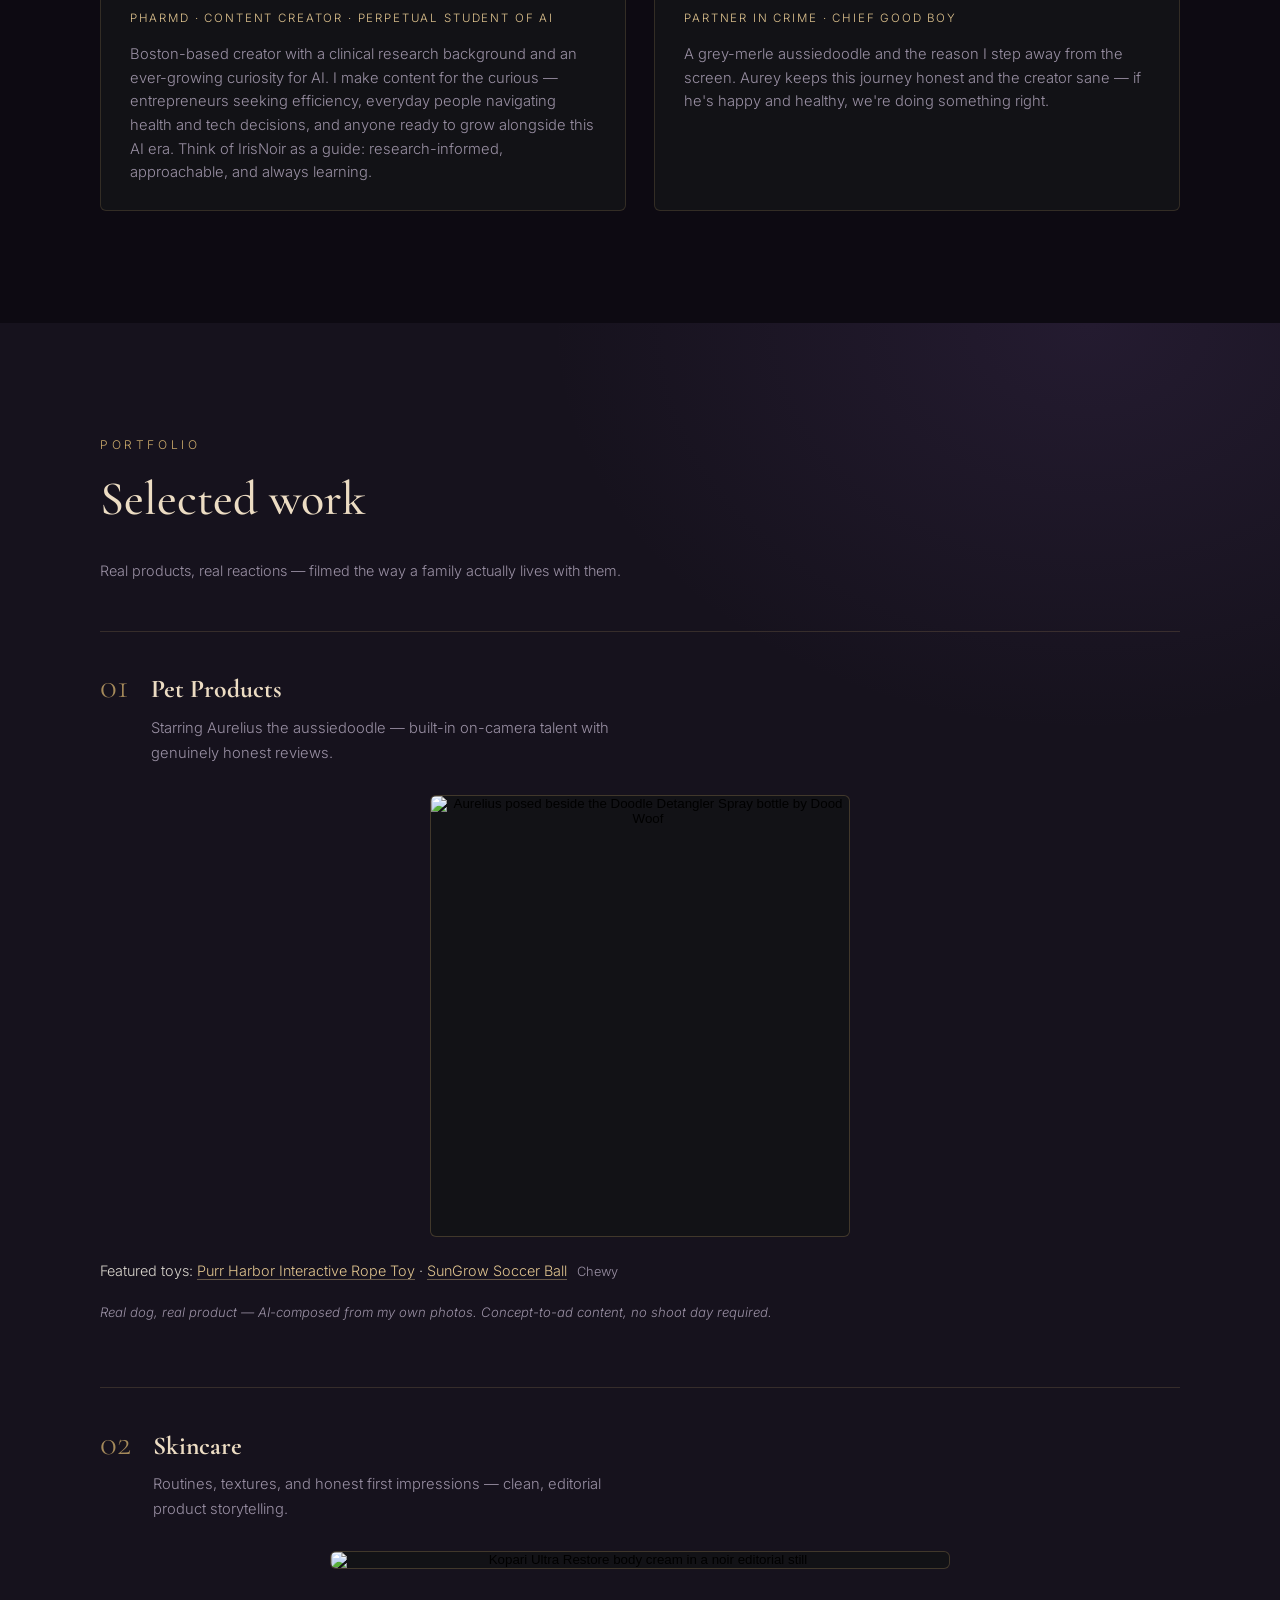
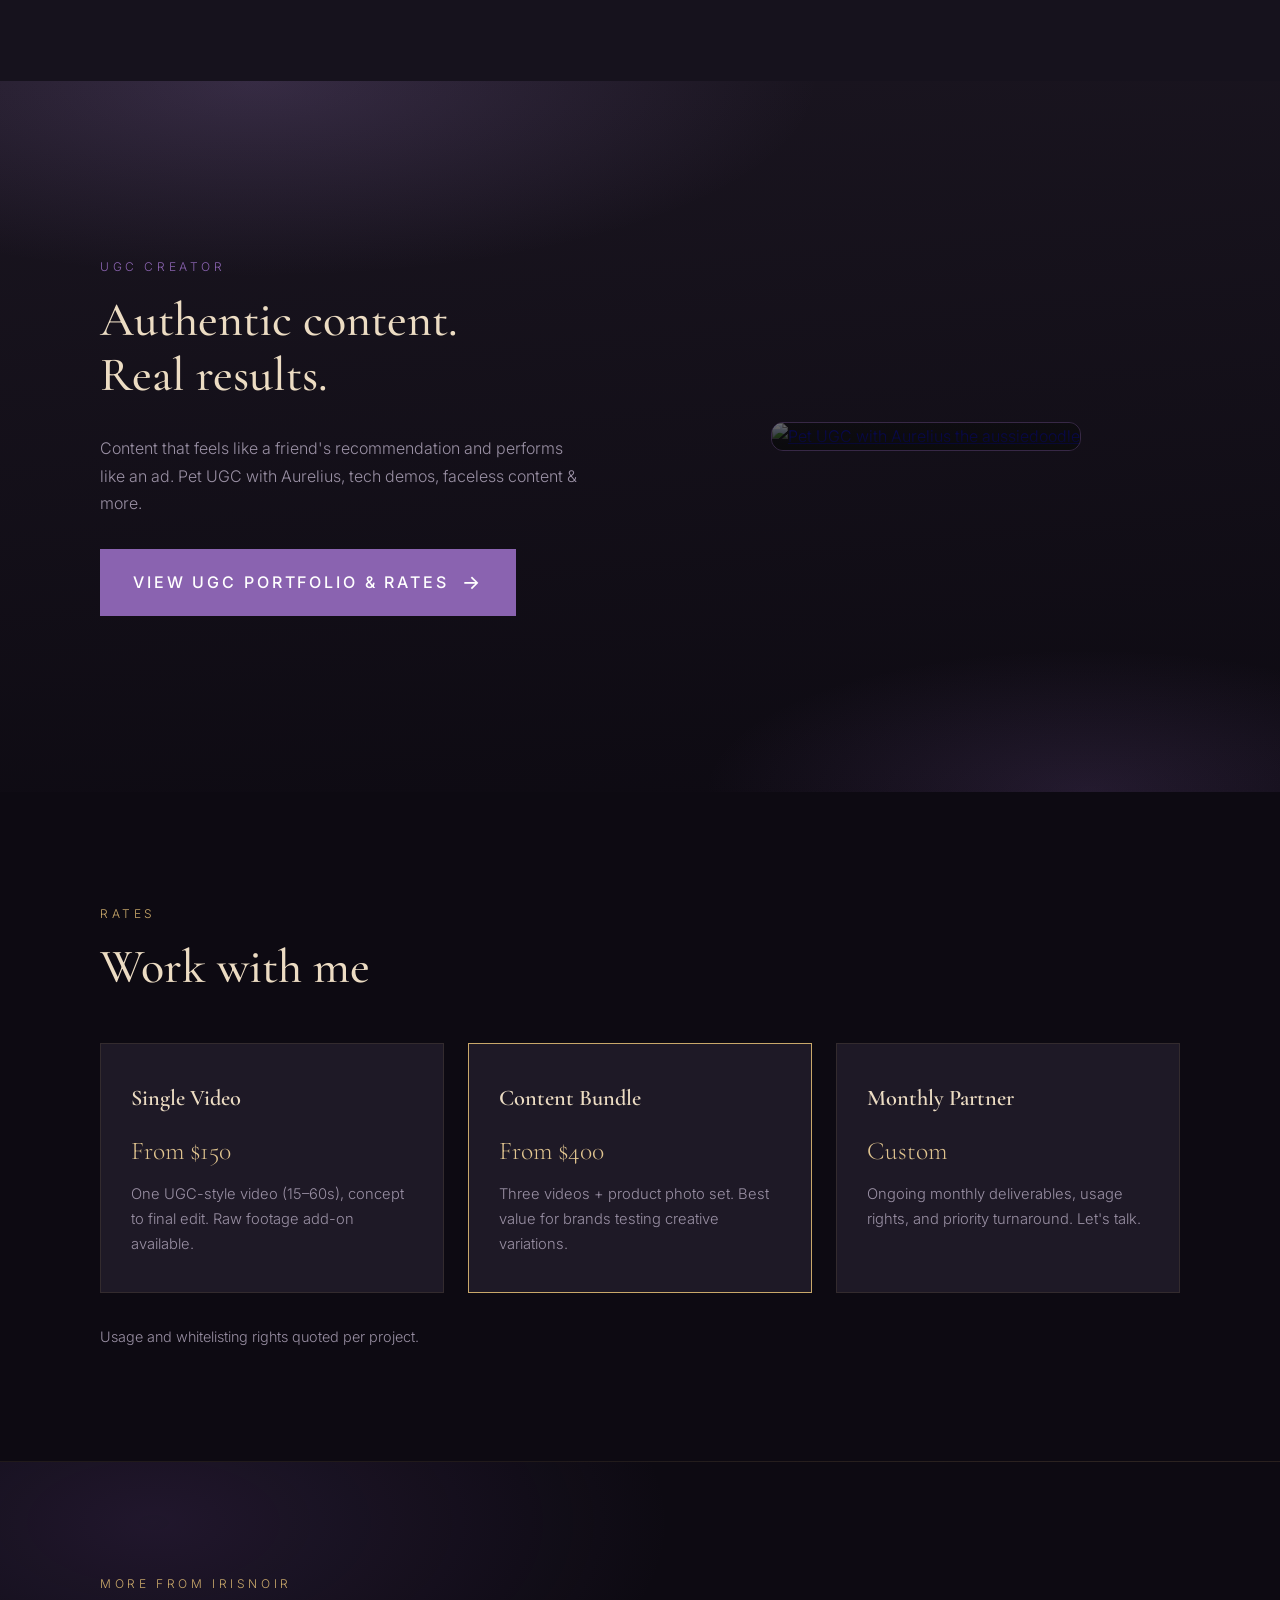
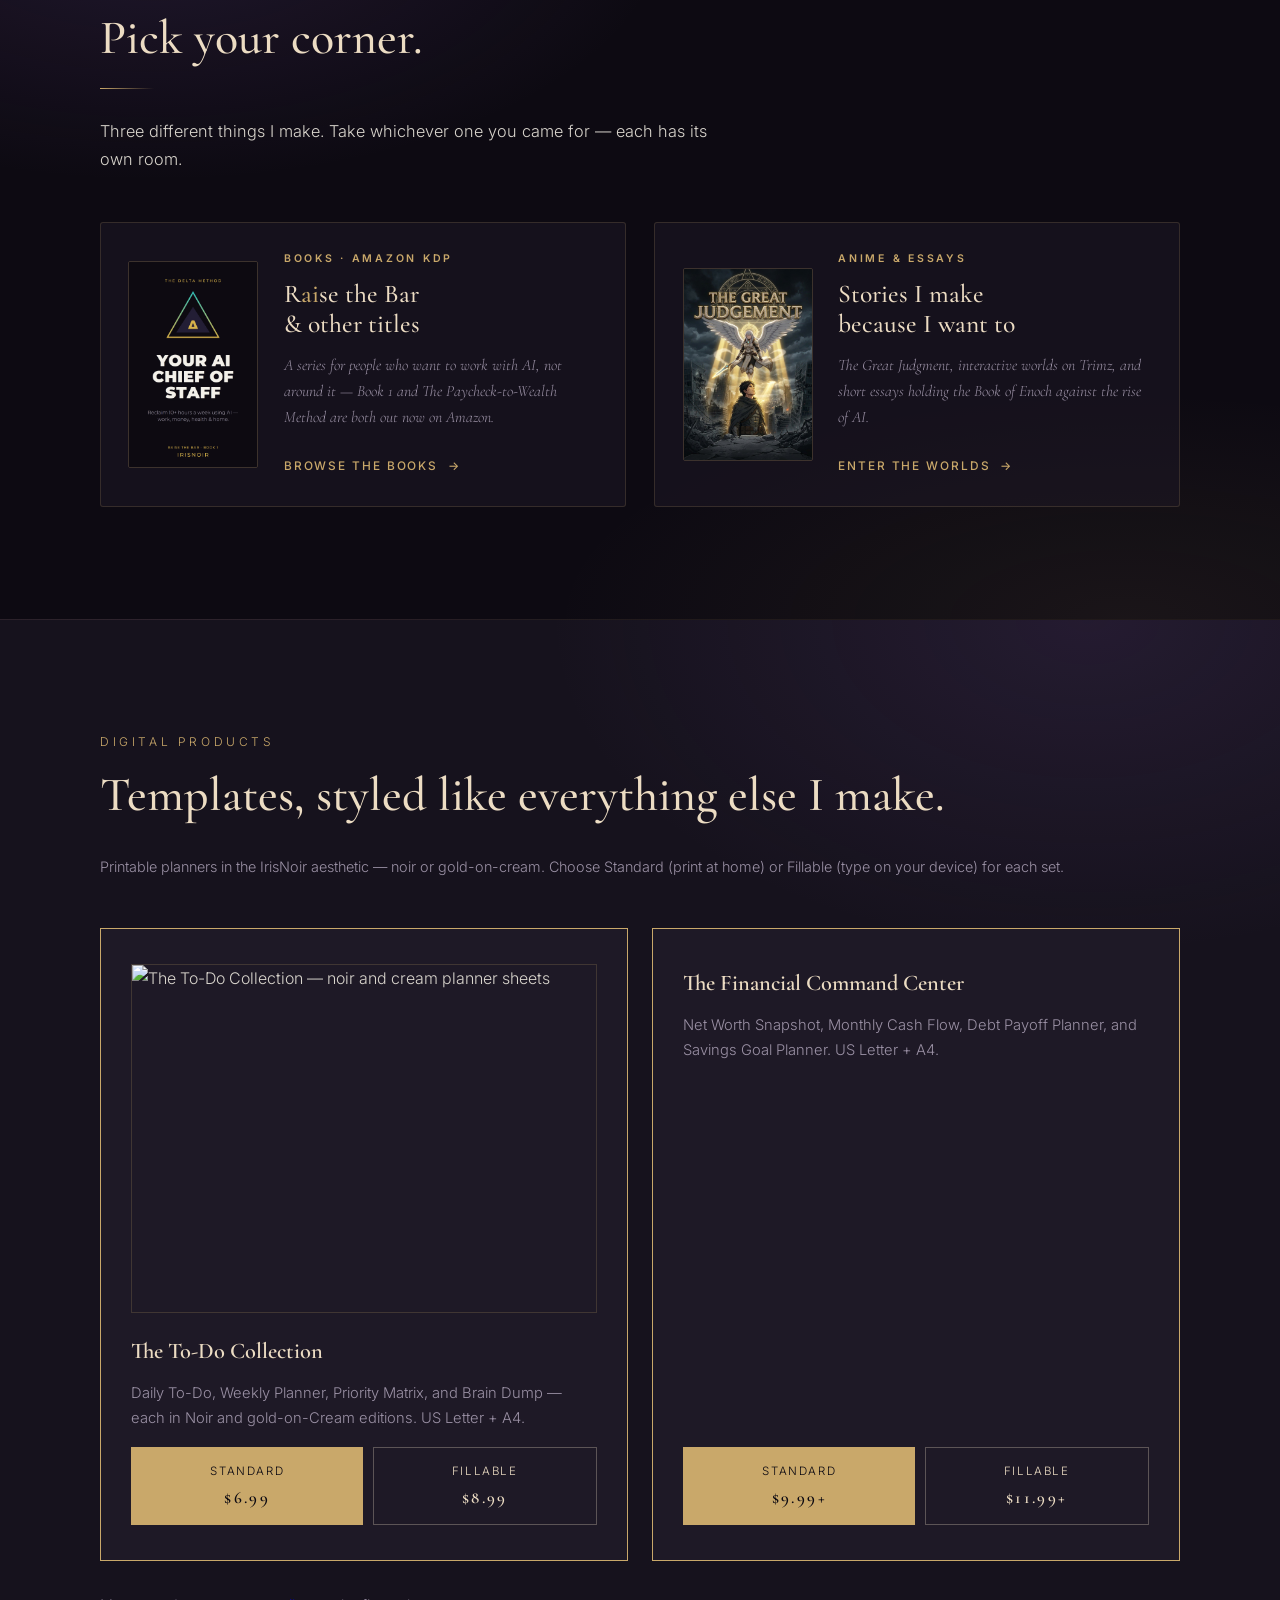
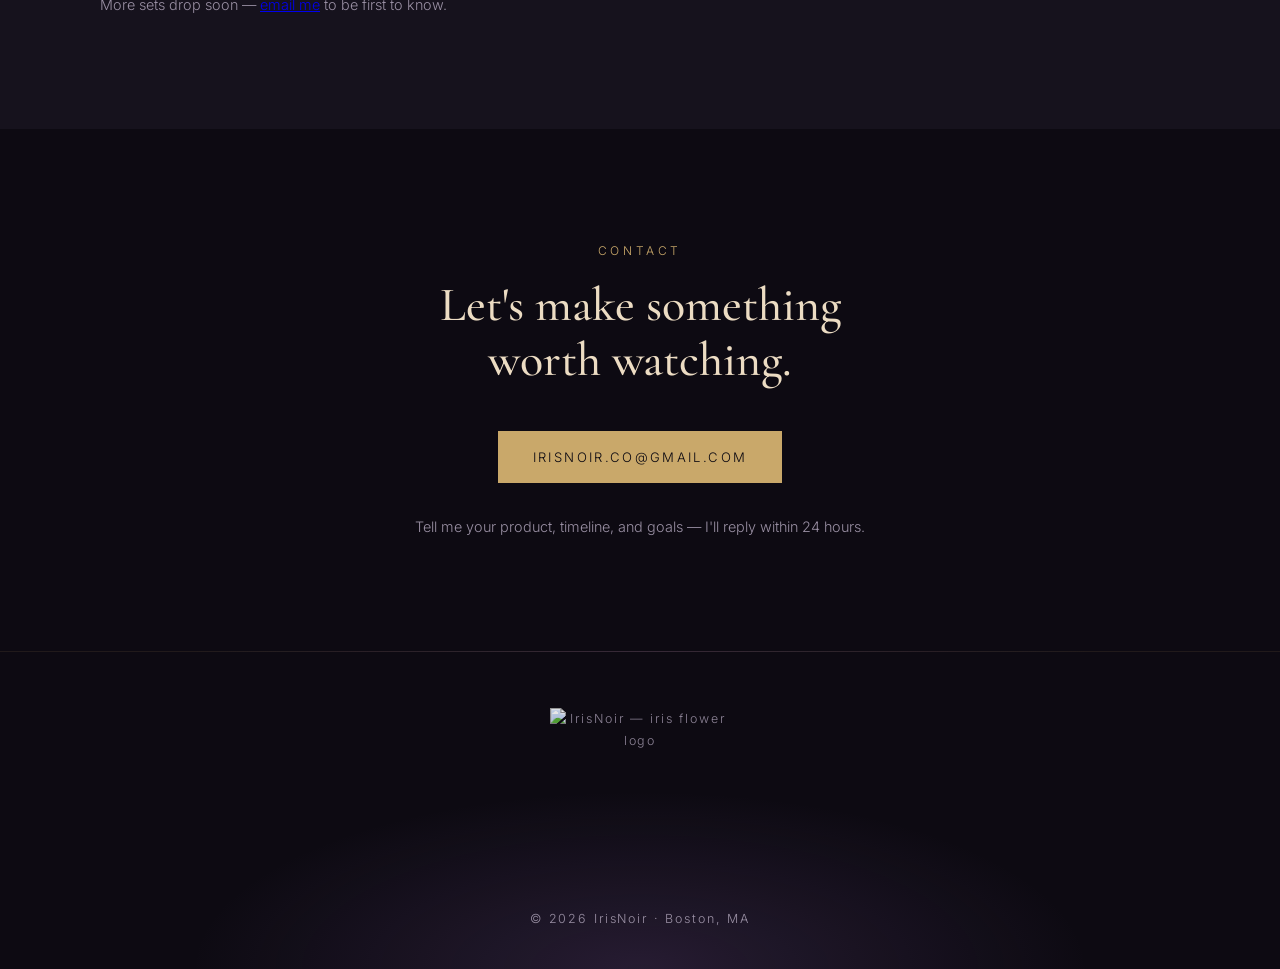
==== commit 71e55943: "Your AI Chief of Staff is live: add Amazon link, retire series coming-soon" ====
--- a/index.html
+++ b/index.html
@@ -208,7 +208,7 @@
         <div class="hub-body">
           <p class="hub-eyebrow">Books &middot; Amazon KDP</p>
           <h3 class="hub-title">R<span class="rtb-ai">ai</span>se the Bar<br>&amp; other titles</h3>
-          <p class="hub-sum"><em>A series for people who want to work with AI, not around it &mdash; plus The Paycheck-to-Wealth Method, out now on Amazon.</em></p>
+          <p class="hub-sum"><em>A series for people who want to work with AI, not around it &mdash; Book 1 and The Paycheck-to-Wealth Method are both out now on Amazon.</em></p>
           <span class="essay-teaser-cta">Browse the books <span class="essay-teaser-arrow">&rarr;</span></span>
         </div>
       </a>
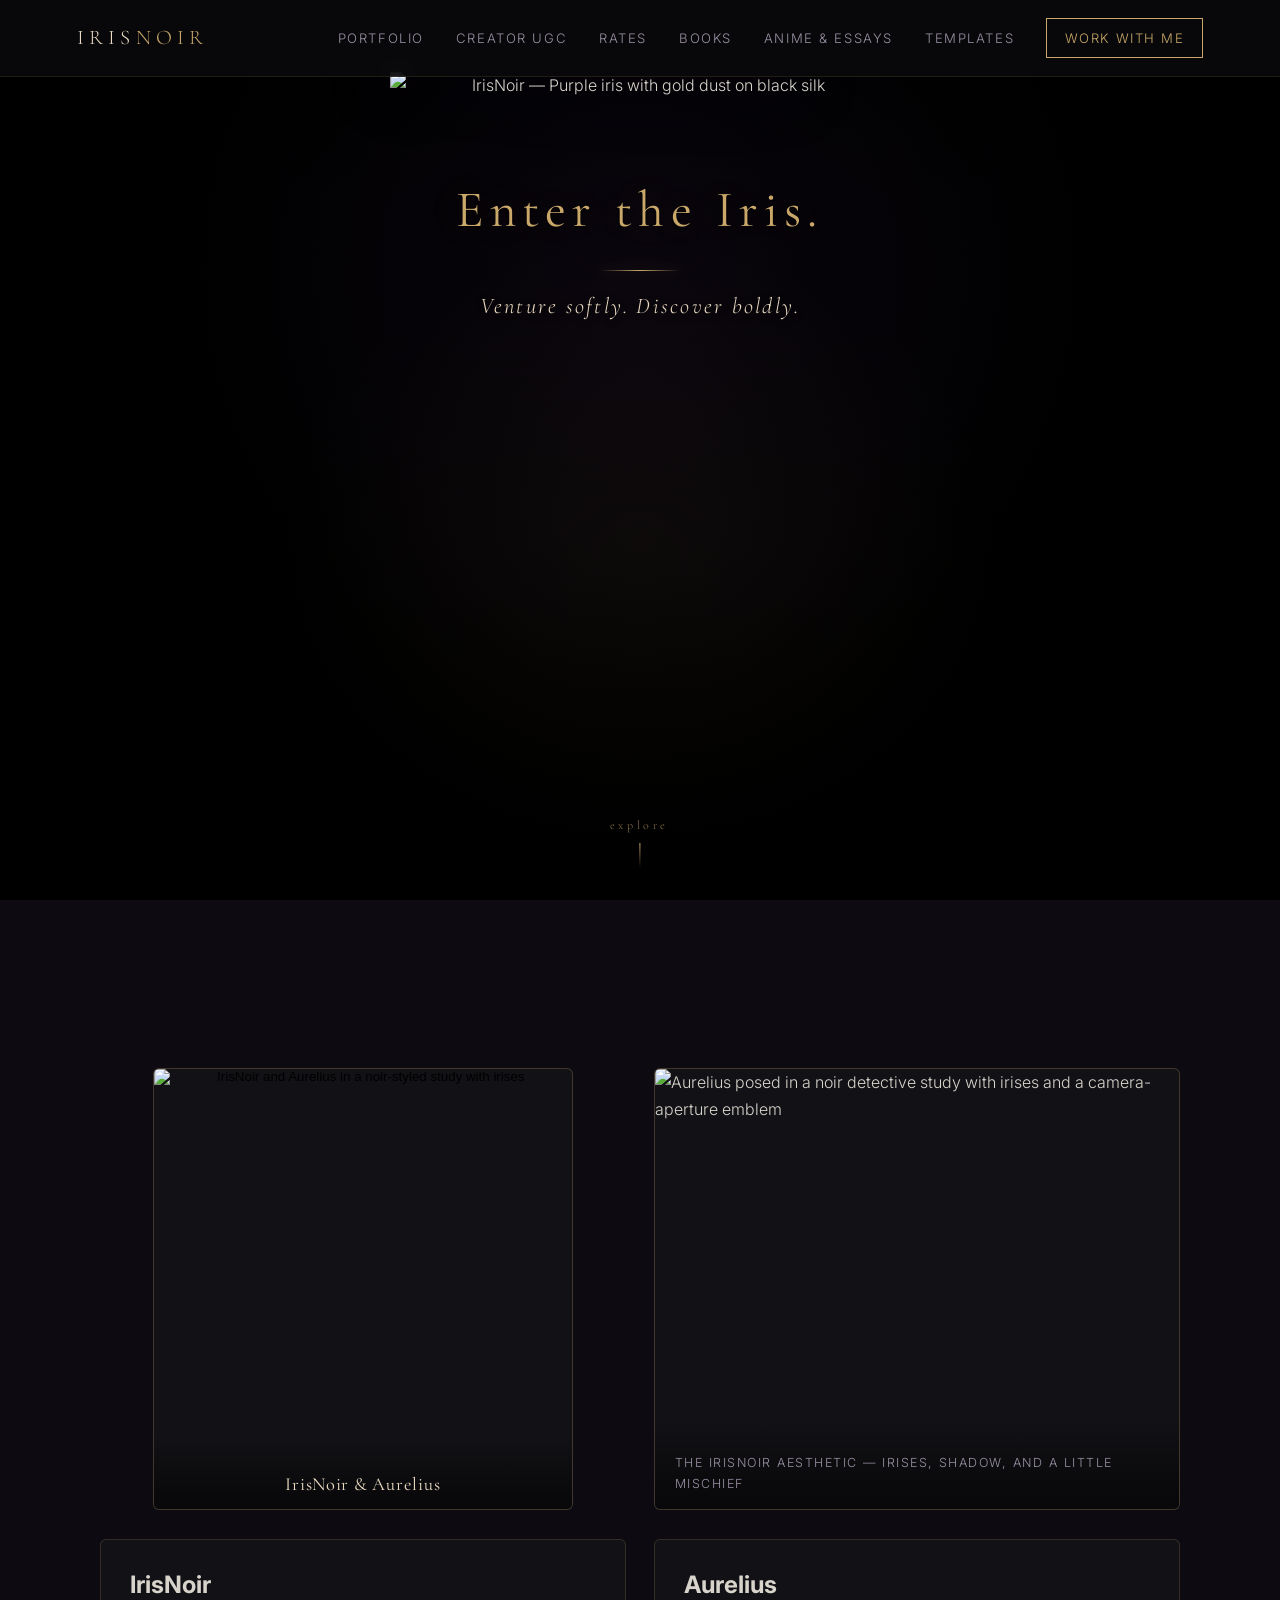
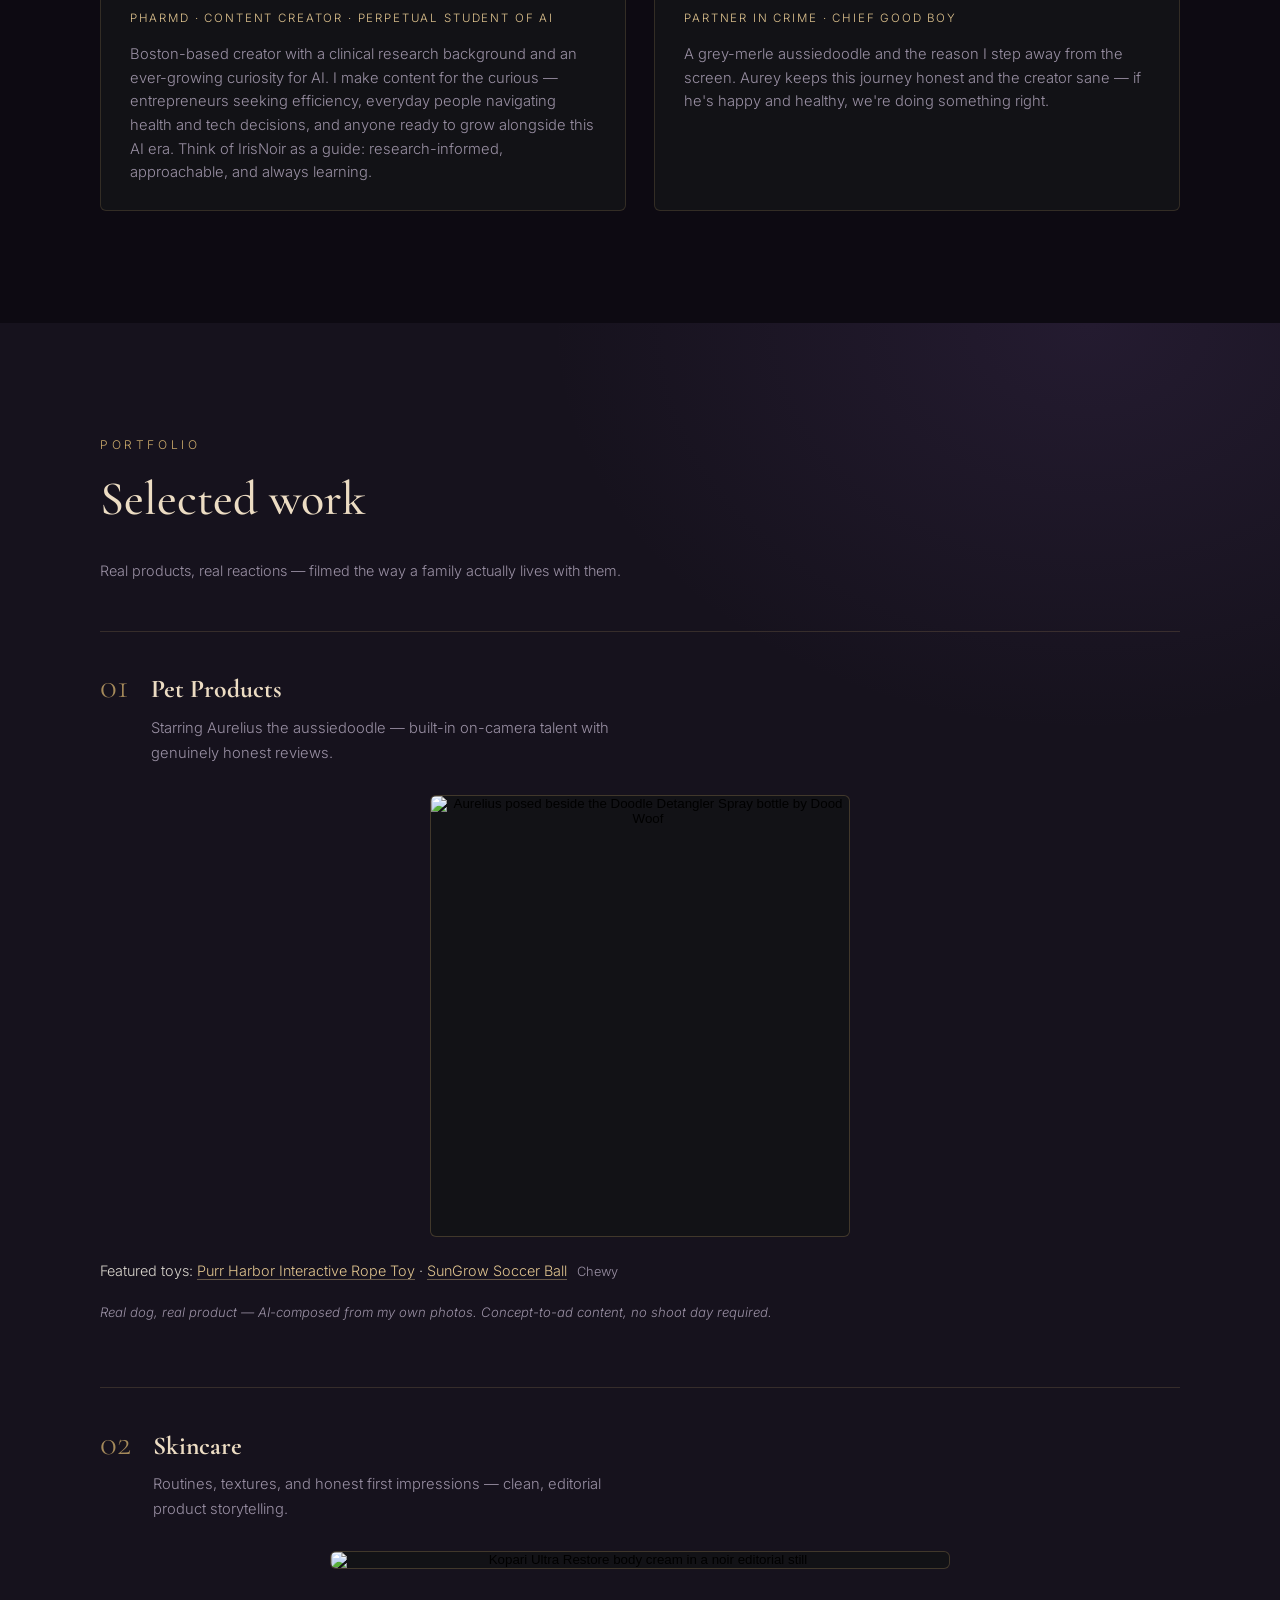
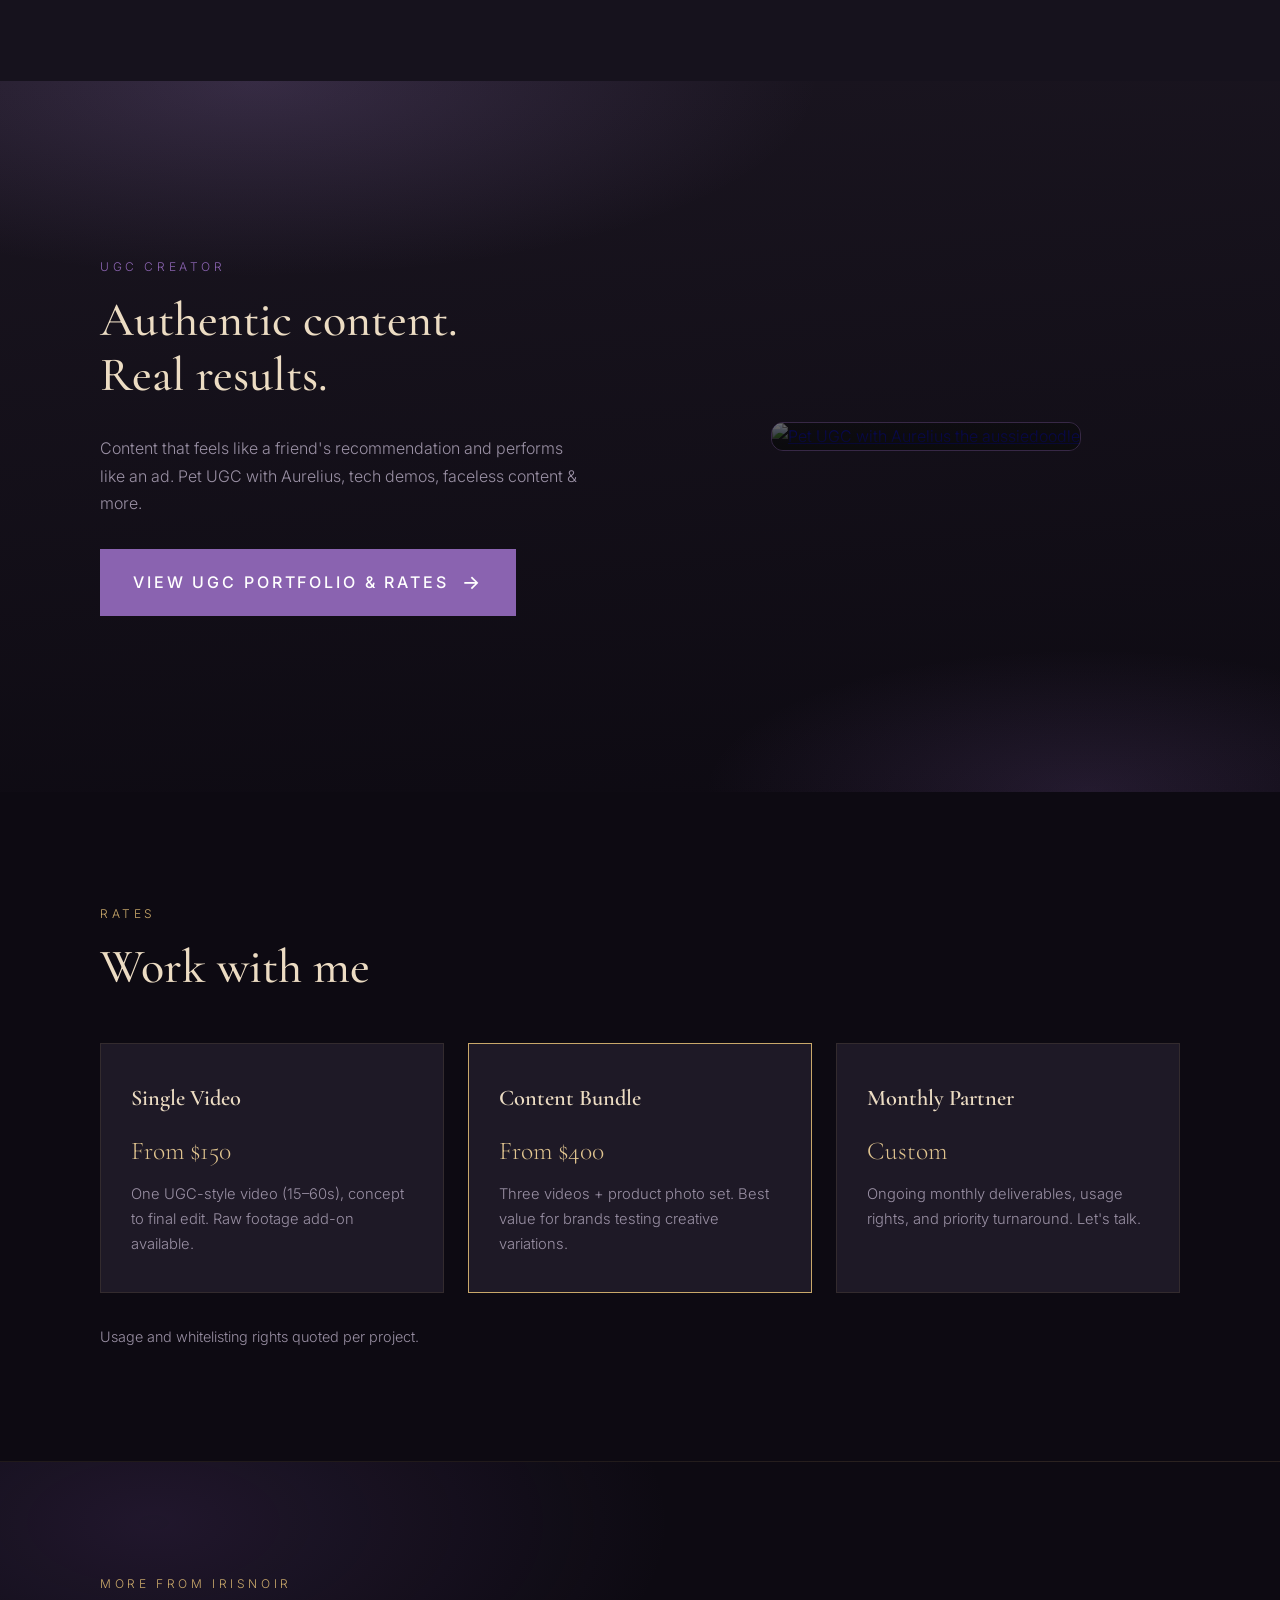
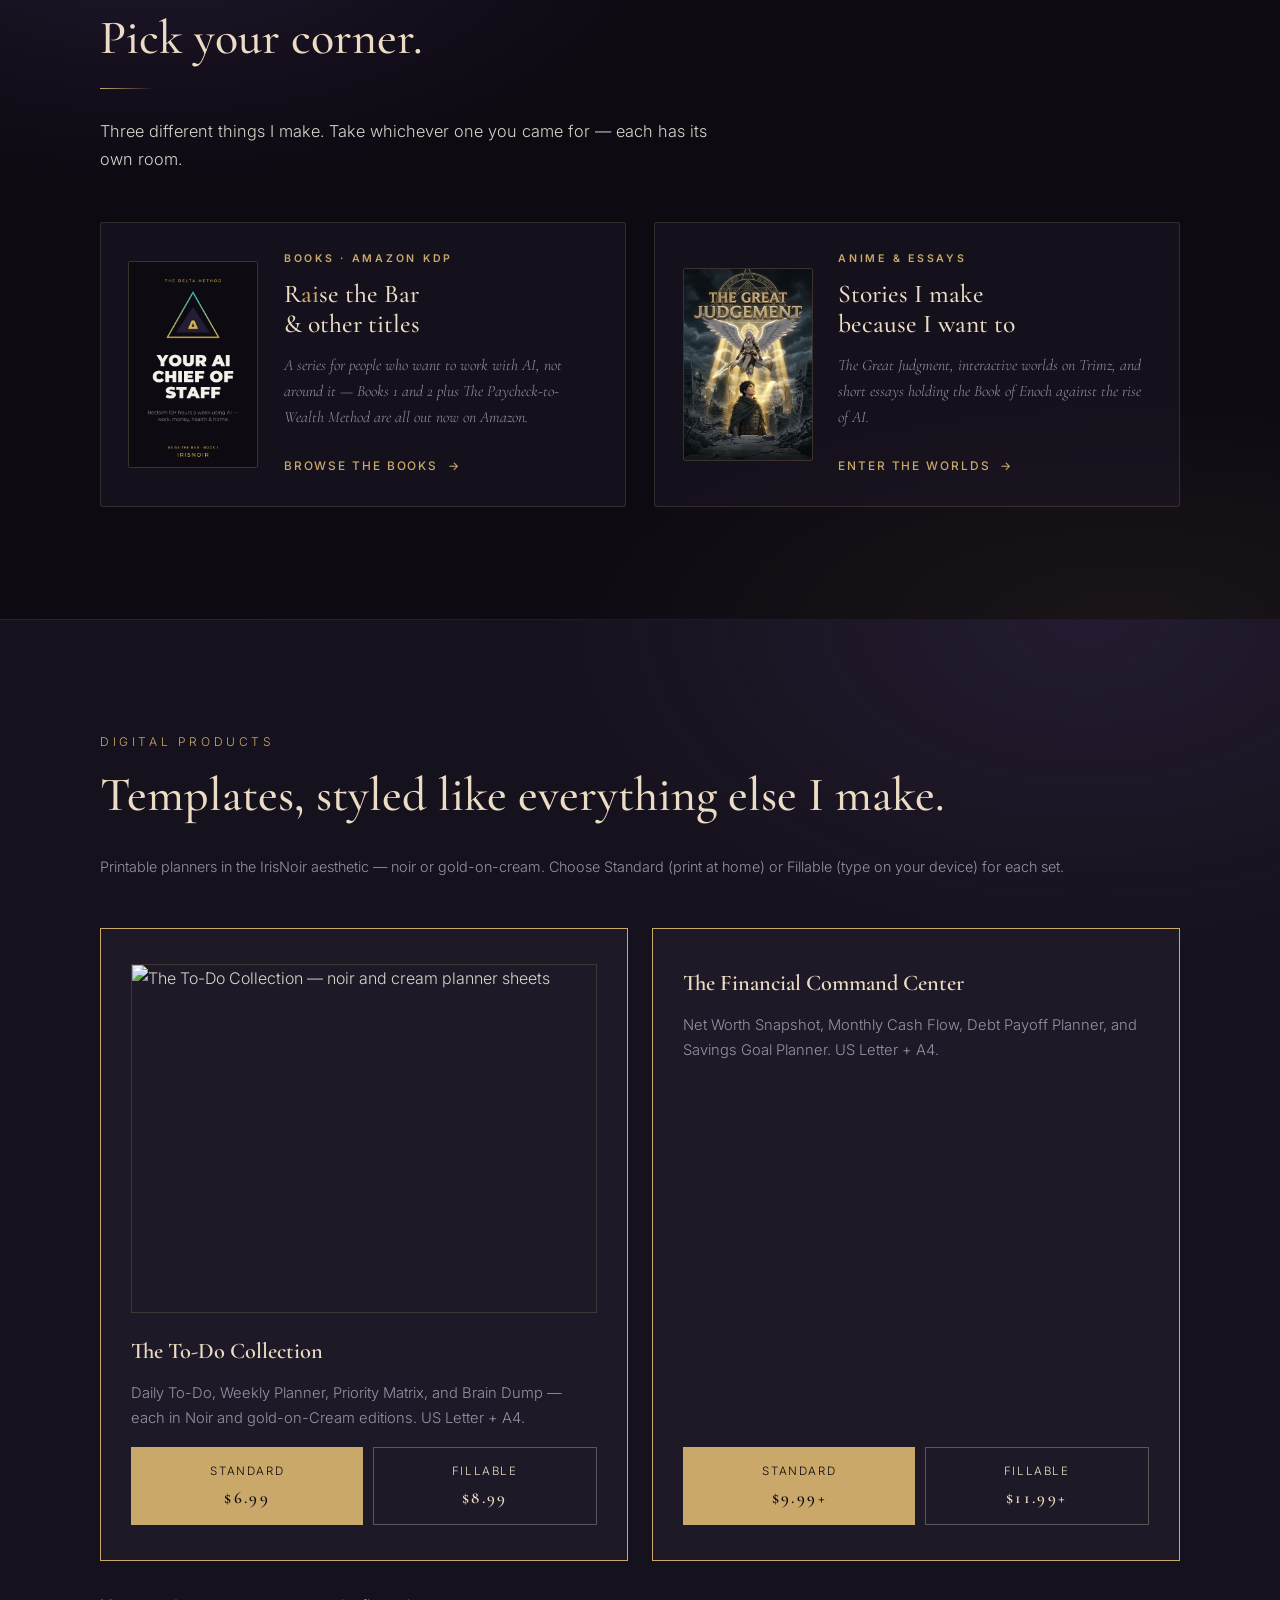
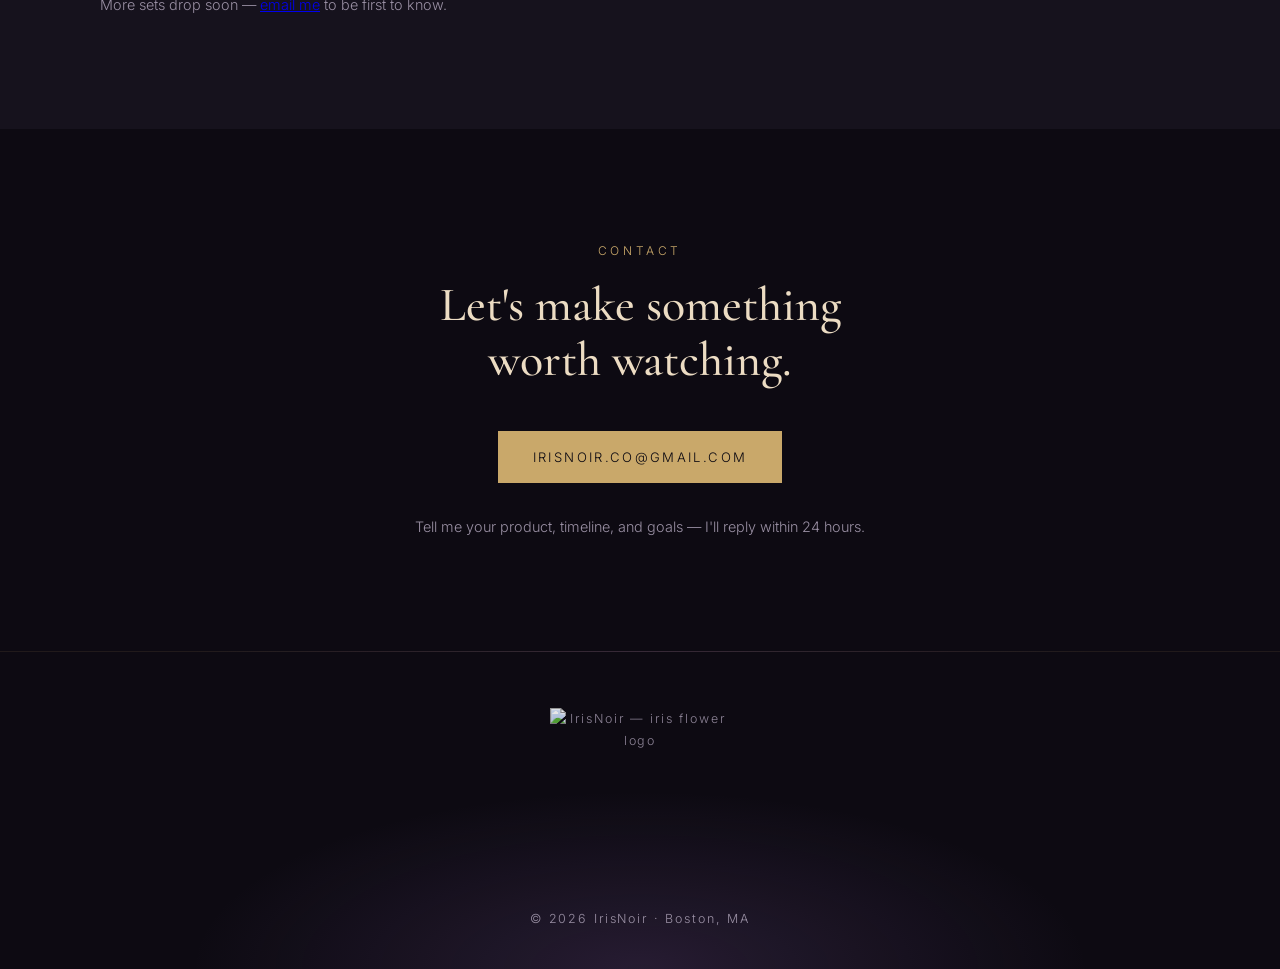
==== commit d13c3f51: "Brain Gain (Book 2) is live: add Amazon link, retire coming-soon copy" ====
--- a/index.html
+++ b/index.html
@@ -208,7 +208,7 @@
         <div class="hub-body">
           <p class="hub-eyebrow">Books &middot; Amazon KDP</p>
           <h3 class="hub-title">R<span class="rtb-ai">ai</span>se the Bar<br>&amp; other titles</h3>
-          <p class="hub-sum"><em>A series for people who want to work with AI, not around it &mdash; Book 1 and The Paycheck-to-Wealth Method are both out now on Amazon.</em></p>
+          <p class="hub-sum"><em>A series for people who want to work with AI, not around it &mdash; Books 1 and 2 plus The Paycheck-to-Wealth Method are all out now on Amazon.</em></p>
           <span class="essay-teaser-cta">Browse the books <span class="essay-teaser-arrow">&rarr;</span></span>
         </div>
       </a>
--- a/style.css
+++ b/style.css
@@ -427,6 +427,33 @@
 /* the gold "ai" — series signature, color only, never resized */
 .rtb-ai { color: var(--gold); }
 .section-books h2 { margin-bottom: 1.1rem; }
+/* Author Central hub link, inline beside the series heading. Sized off the
+   heading's own font-size so it scales with the clamp() instead of dwarfing
+   the h2; vertical-align keeps it on the baseline of a two-line heading. */
+.rtb-author-link {
+  font-family: var(--sans);
+  font-size: max(0.78rem, 0.3em);
+  font-weight: 400;
+  letter-spacing: 0.14em;
+  text-transform: uppercase;
+  color: var(--gold);
+  text-decoration: none;
+  white-space: nowrap;
+  vertical-align: middle;
+  margin-left: 0.9rem;
+  padding-bottom: 2px;
+  border-bottom: 1px solid rgba(201, 168, 106, 0.35);
+  transition: color 0.3s, border-color 0.3s;
+}
+.rtb-author-link:hover {
+  color: var(--gold-bright);
+  border-bottom-color: var(--gold-bright);
+}
+@media (max-width: 640px) {
+  /* Stack under the title on narrow screens rather than forcing a nowrap
+     overflow next to a 2rem heading. */
+  .rtb-author-link { display: block; margin-left: 0; margin-top: 0.7rem; }
+}
 .rtb-rule {
   width: 190px;
   height: 1px;
@@ -1272,6 +1299,17 @@
 .gj-facts { margin-bottom: 2rem; }
 .gj-meta { margin-top: 1.8rem; }
 
+/* World/lore prose: wider measure than the hero synopsis (it is body copy, not
+   a sidebar blurb) and a gold-ruled final beat for the story's turn. */
+.gj-world-copy { max-width: 68ch; margin-bottom: 1.5rem; }
+.gj-world-turn {
+  border-left: 2px solid var(--gold);
+  padding-left: 1.4rem;
+  margin-top: 2.2rem;
+  color: var(--cream);
+}
+.gj-world-turn em { color: var(--gold); font-style: italic; }
+
 .gj-cast { margin: 3rem 0 1rem; }
 .gj-char {
   display: grid; grid-template-columns: 1.35fr 1fr;
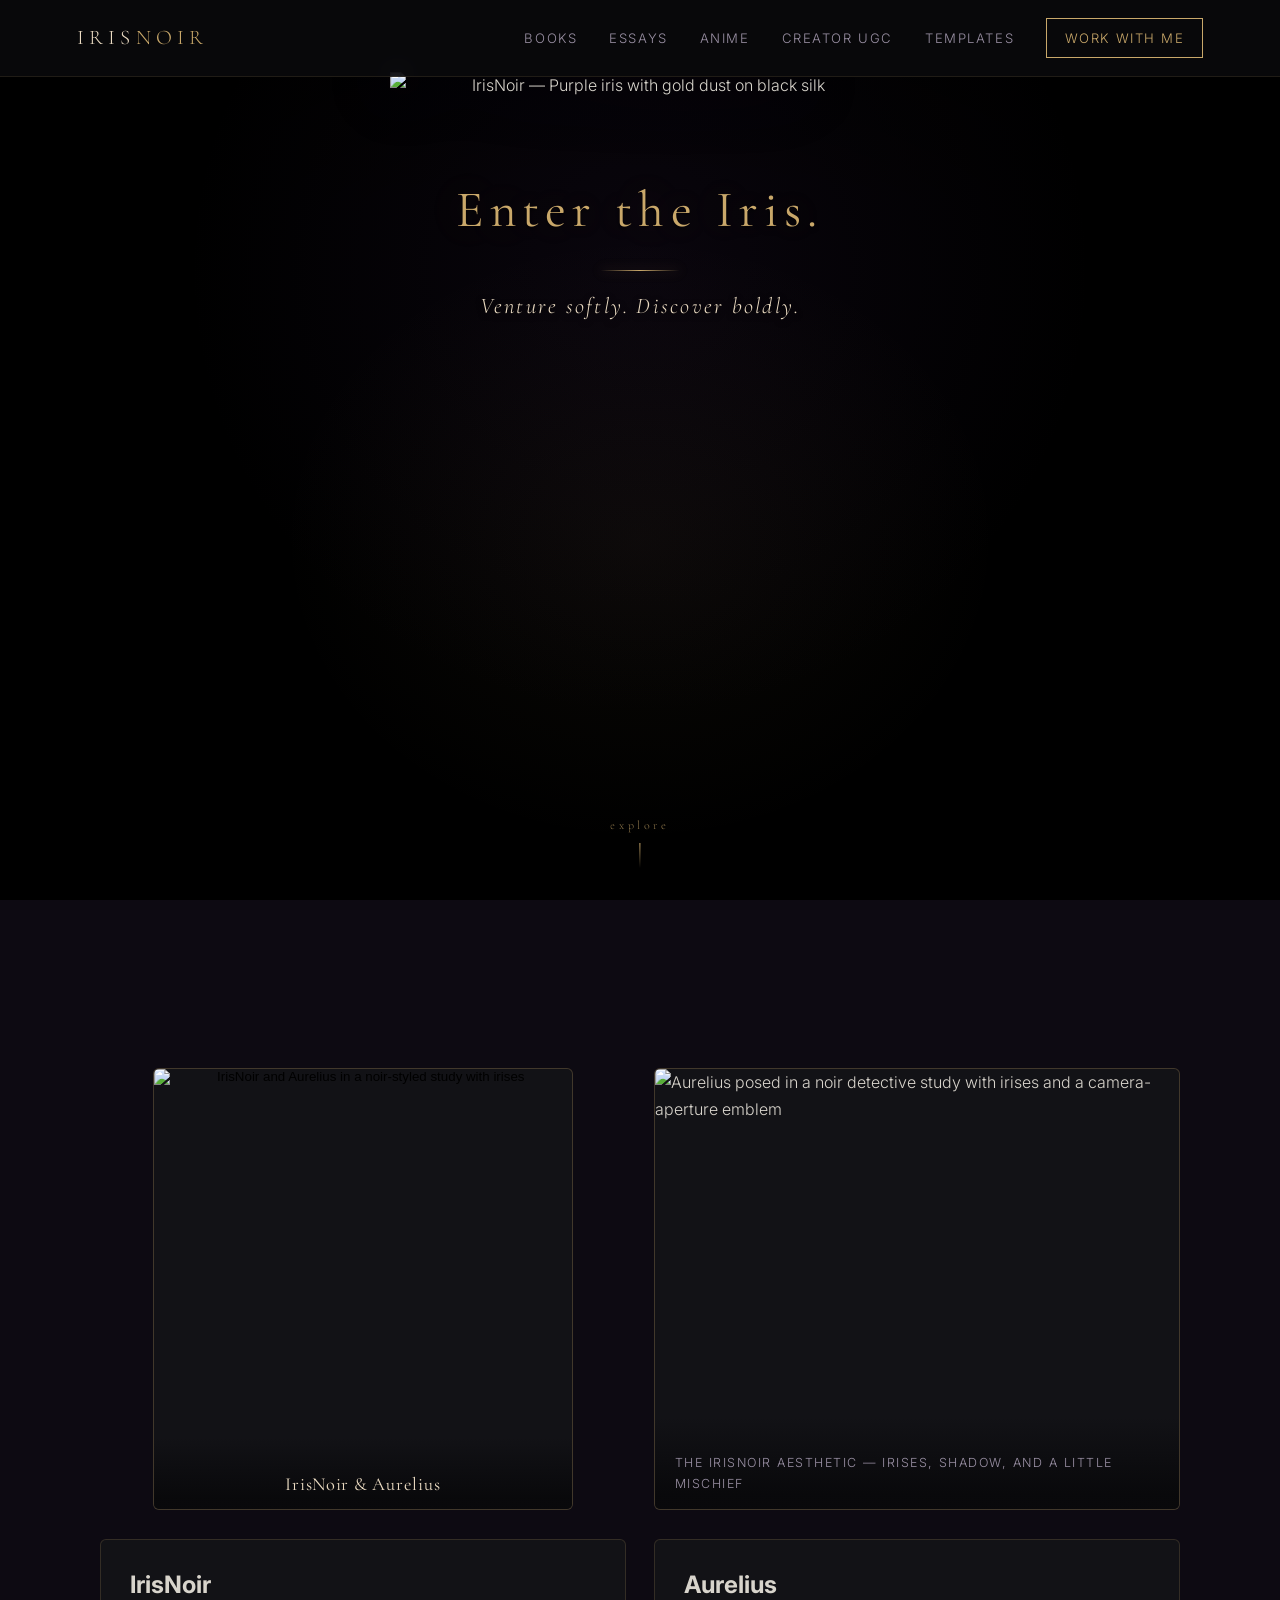
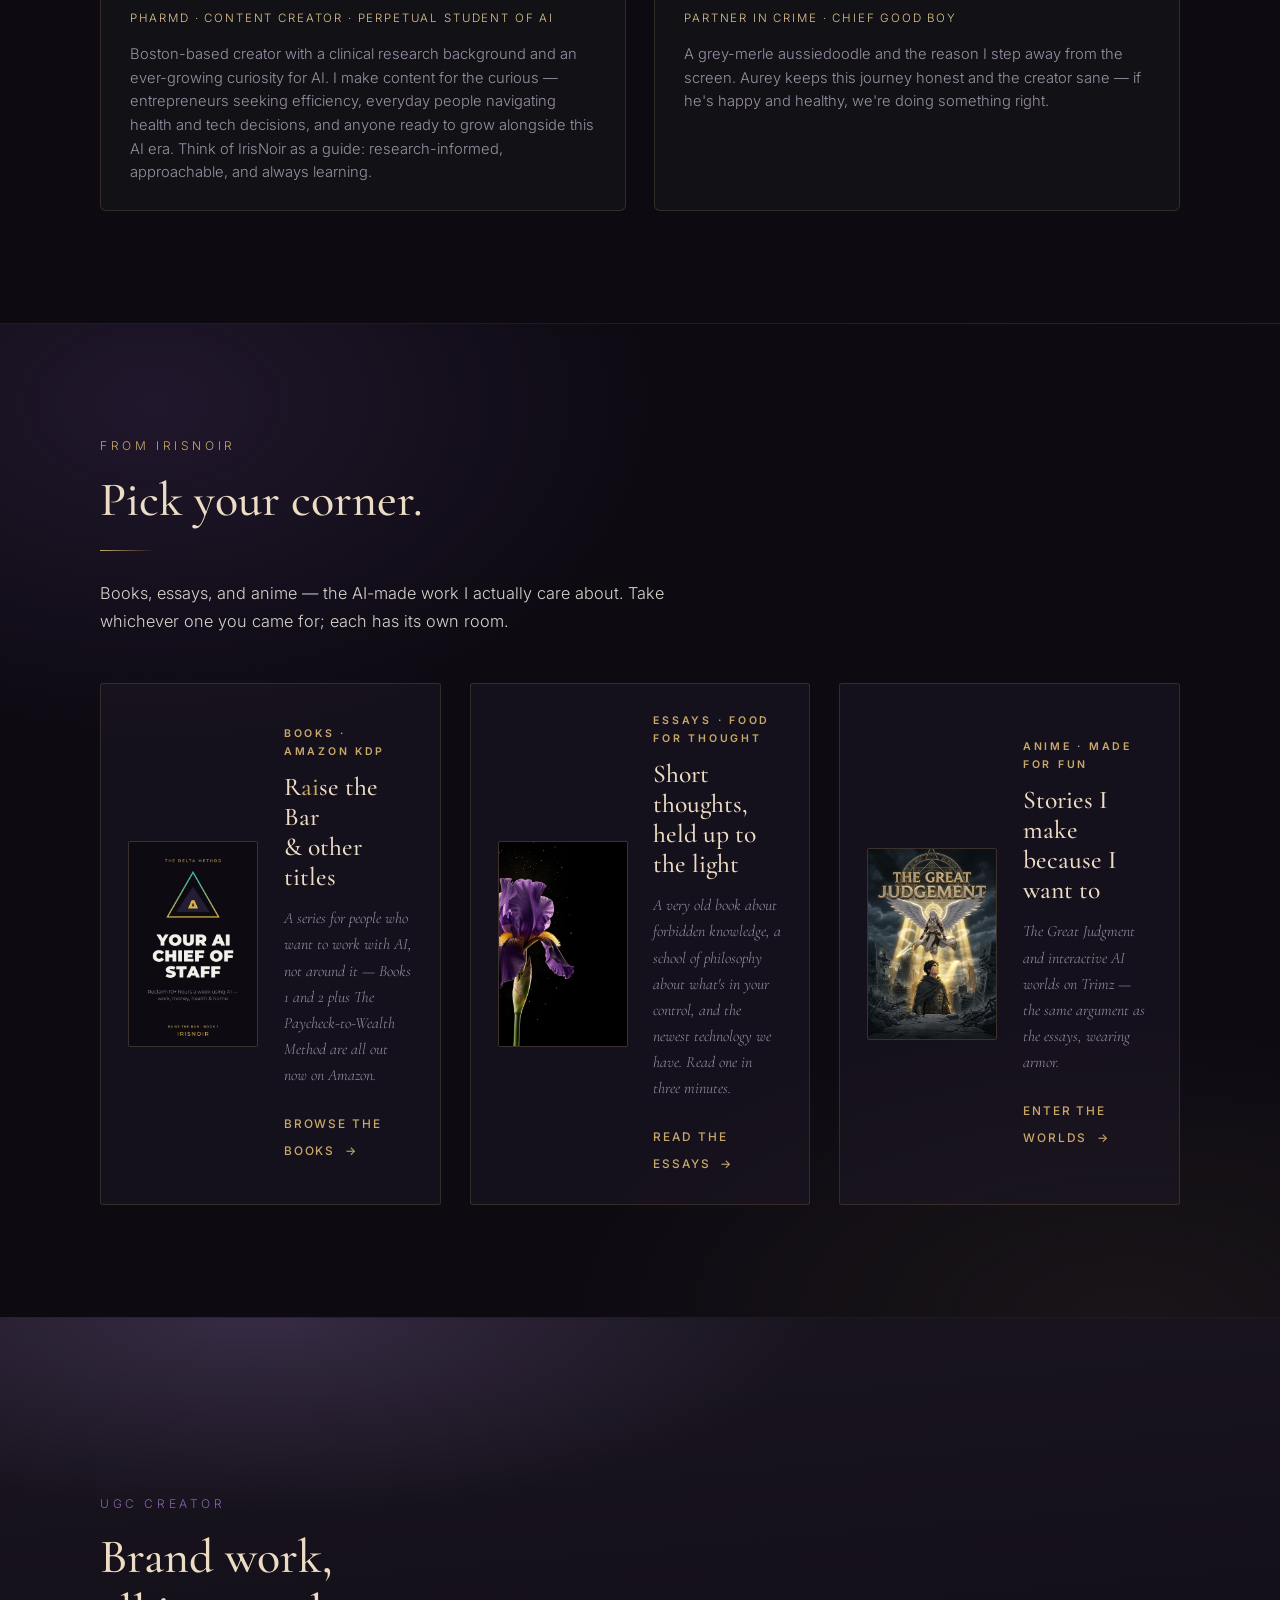
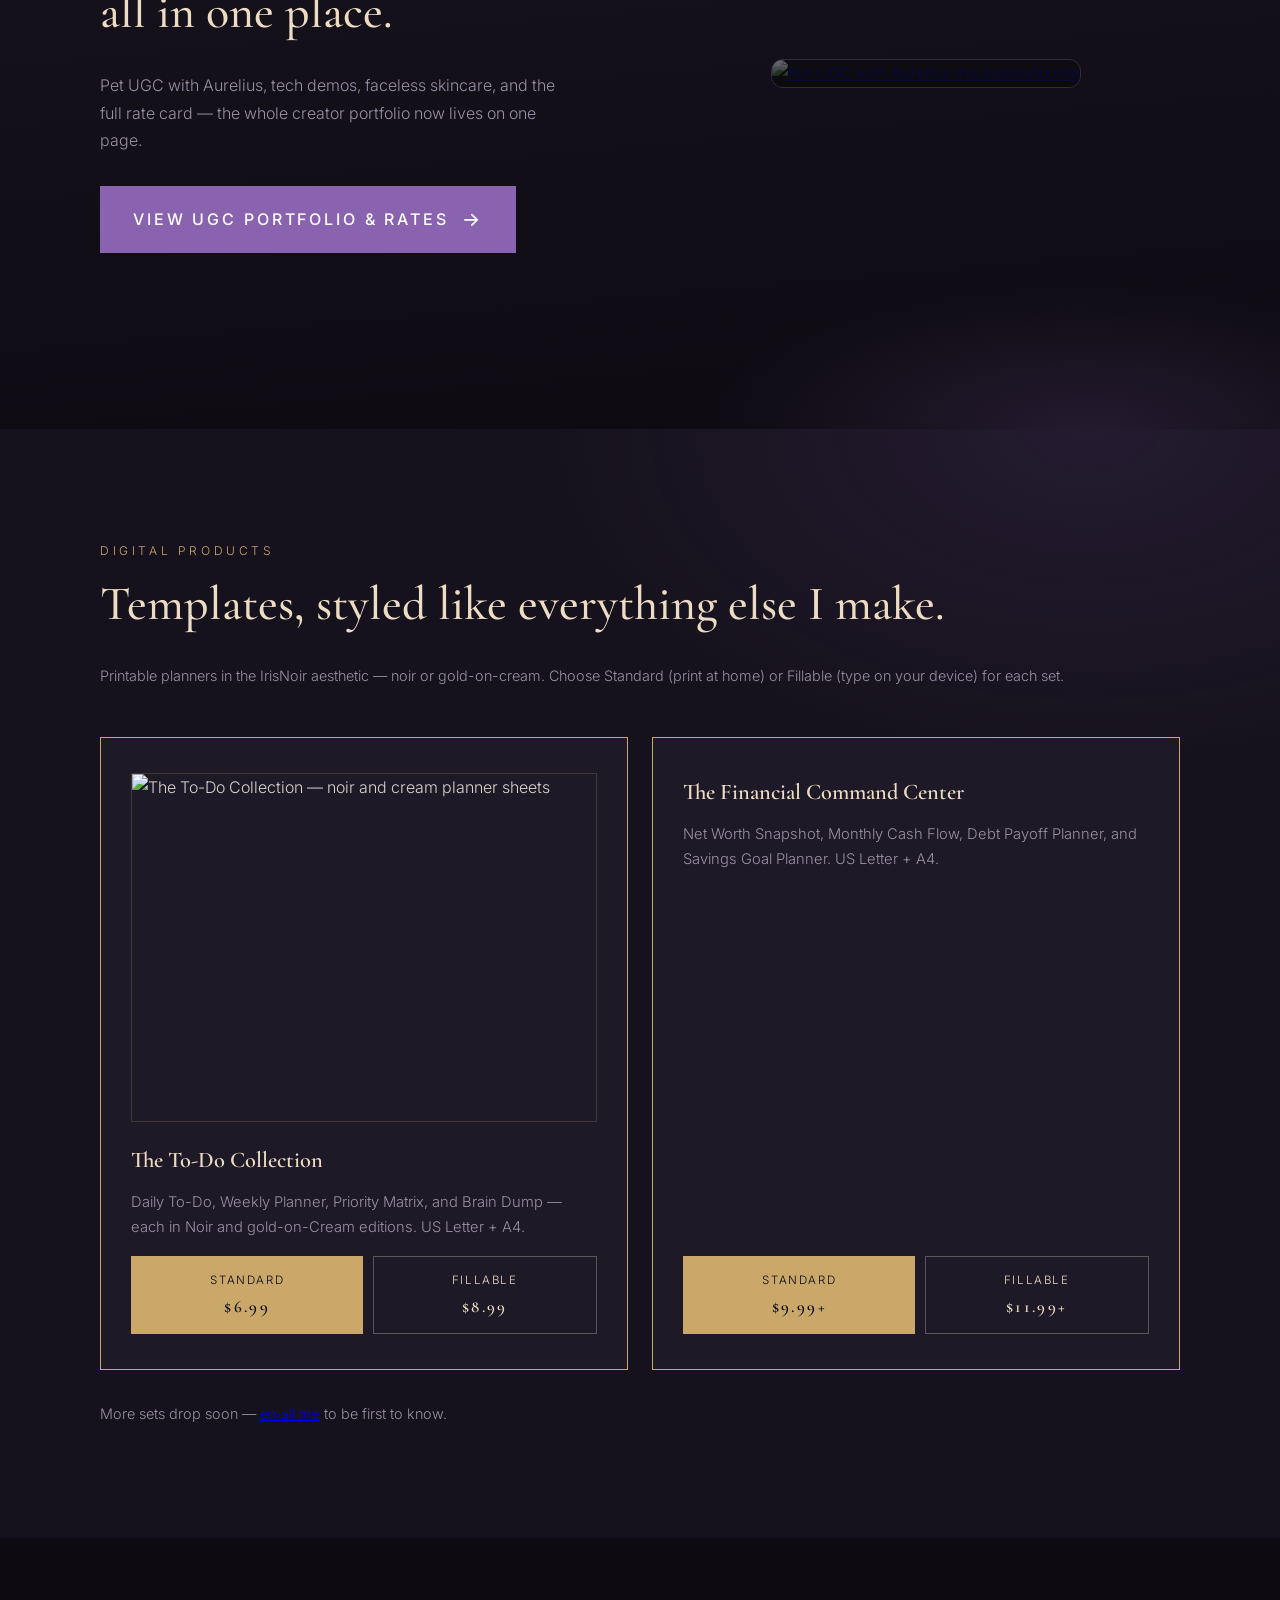
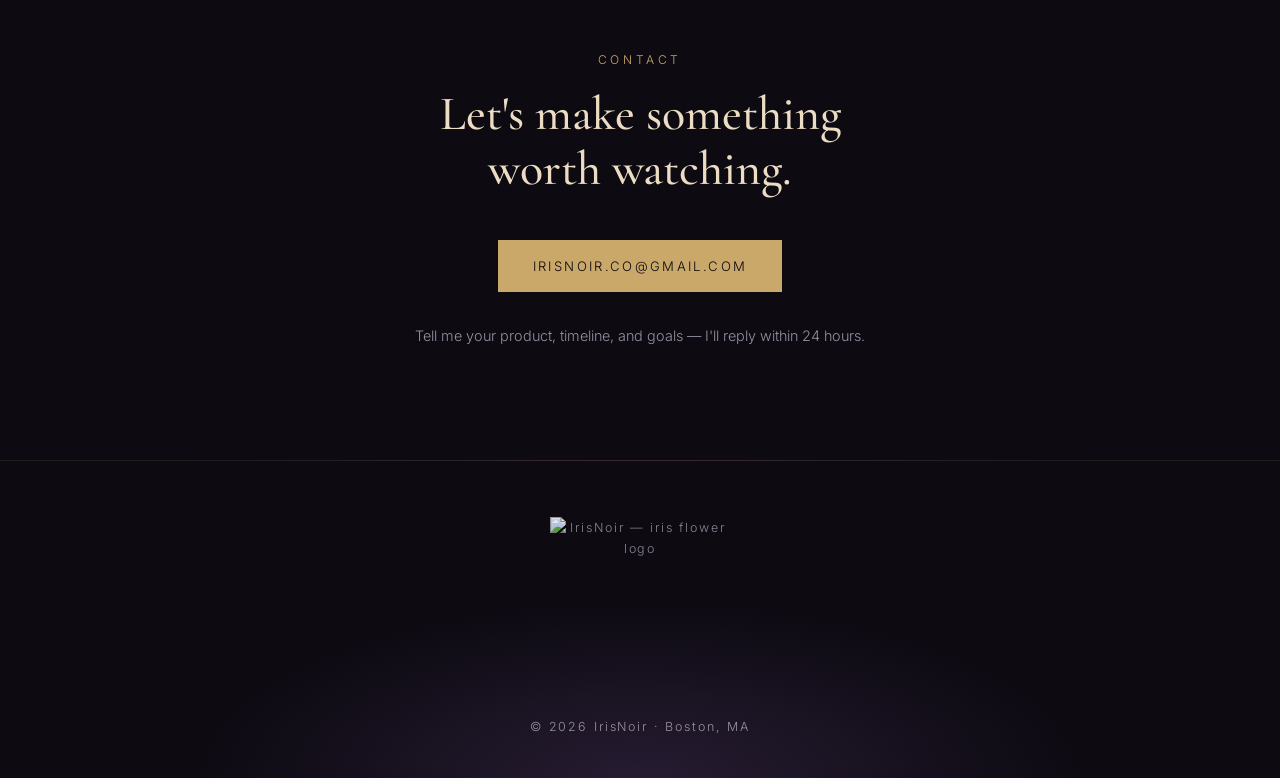
==== commit 6b736f2f: "Home: essays promoted into the hub, UGC consolidated onto its own page Reorders the home page around" ====
--- a/index.html
+++ b/index.html
@@ -37,11 +37,10 @@
 <nav class="nav">
   <a href="#top" class="nav-logo">IRIS<span>NOIR</span></a>
   <div class="nav-links">
-    <a href="#portfolio">Portfolio</a>
+    <a href="books.html">Books</a>
+    <a href="essays.html">Essays</a>
+    <a href="anime.html">Anime</a>
     <a href="ugc-portfolio.html">Creator UGC</a>
-    <a href="#rates">Rates</a>
-    <a href="books.html">Books</a>
-    <a href="anime.html">Anime &amp; Essays</a>
     <a href="#store">Templates</a>
     <a href="#contact" class="nav-cta">Work With Me</a>
   </div>
@@ -91,69 +90,70 @@
   </div>
 </section>
 
-<section class="section section-dark" id="portfolio">
+<!-- AI-generated content leads the page: books, then essays, then anime.
+     Reordered 2026-08-29 at the user's request - brand shift away from UGC-first. -->
+<section class="section section-books" id="explore">
   <div class="container">
-    <p class="eyebrow">Portfolio</p>
-    <h2>Selected work</h2>
-    <p class="section-note">Real products, real reactions — filmed the way a family actually lives with them.</p>
-
-    <div class="showcase">
-
-      <div class="showcase-row">
-        <div class="showcase-head">
-          <span class="showcase-num">01</span>
-          <div>
-            <h3>Pet Products</h3>
-            <p>Starring Aurelius the aussiedoodle — built-in on-camera talent with genuinely honest reviews.</p>
-          </div>
-        </div>
-        <div class="showcase-media">
-          <button type="button" class="gallery-hero" data-gallery="aurey" aria-label="Open Aurelius gallery — video and photo">
-            <img src="assets/portfolio/aurey-doodwoof-ai.jpg" alt="Aurelius posed beside the Doodle Detangler Spray bottle by Dood Woof" loading="lazy">
-            <span class="gallery-hero-overlay">
-              <span class="gallery-hero-icon" aria-hidden="true">&#9654;</span>
-              <span class="gallery-hero-label">View Aurey's reel</span>
-              <span class="gallery-hero-count">Videos &amp; photos</span>
-            </span>
-          </button>
-        </div>
-        <p class="showcase-shop">Featured toys: <a href="https://www.chewy.com/purr-harbor-smart-interactive-rope/dp/4469534" target="_blank" rel="noopener">Purr Harbor Interactive Rope Toy</a> &middot; <a href="https://www.chewy.com/sungrow-soccer-ball-dog-cat-toy/dp/753862" target="_blank" rel="noopener">SunGrow Soccer Ball</a> <span class="shop-price">Chewy</span></p>
-        <p class="showcase-note">Real dog, real product — AI-composed from my own photos. Concept-to-ad content, no shoot day required.</p>
-      </div>
-
-      <div class="showcase-row">
-        <div class="showcase-head">
-          <span class="showcase-num">02</span>
-          <div>
-            <h3>Skincare</h3>
-            <p>Routines, textures, and honest first impressions — clean, editorial product storytelling.</p>
-          </div>
-        </div>
-        <div class="showcase-media">
-          <button type="button" class="gallery-hero gallery-hero-wide" data-gallery="skincare" aria-label="Open skincare gallery">
-            <img src="assets/portfolio/skincare-kopari-ai.jpg" alt="Kopari Ultra Restore body cream in a noir editorial still" loading="lazy">
-            <span class="gallery-hero-overlay">
-              <span class="gallery-hero-icon" aria-hidden="true">&#9654;</span>
-              <span class="gallery-hero-label">View skincare still</span>
-              <span class="gallery-hero-count">AI-generated</span>
-            </span>
-          </button>
-        </div>
-      </div>
-
-    </div>
-  </div>
-</section>
-
+    <p class="eyebrow">From IrisNoir</p>
+    <h2>Pick your corner.</h2>
+    <div class="essay-rule"></div>
+    <p class="essays-lede">Books, essays, and anime &mdash; the AI-made work I actually care about. Take whichever one you came for; each has its own room.</p>
+
+    <div class="hub">
+
+      <a class="hub-card" href="books.html">
+        <div class="hub-art">
+          <img src="assets/books/your-ai-chief-of-staff-cover.jpg" alt="Your AI Chief of Staff &mdash; Raise the Bar Book 1 cover" width="800" height="1280" loading="lazy">
+        </div>
+        <div class="hub-body">
+          <p class="hub-eyebrow">Books &middot; Amazon KDP</p>
+          <h3 class="hub-title">R<span class="rtb-ai">ai</span>se the Bar<br>&amp; other titles</h3>
+          <p class="hub-sum"><em>A series for people who want to work with AI, not around it &mdash; Books 1 and 2 plus The Paycheck-to-Wealth Method are all out now on Amazon.</em></p>
+          <span class="essay-teaser-cta">Browse the books <span class="essay-teaser-arrow">&rarr;</span></span>
+        </div>
+      </a>
+
+      <a class="hub-card" href="essays.html">
+        <div class="hub-art">
+          <img src="assets/essays-iris-cover.jpg" alt="A deep violet iris lit against black &mdash; the IrisNoir essays" width="800" height="1280" loading="lazy">
+        </div>
+        <div class="hub-body">
+          <p class="hub-eyebrow">Essays &middot; Food for Thought</p>
+          <h3 class="hub-title">Short thoughts,<br>held up to the light</h3>
+          <p class="hub-sum"><em>A very old book about forbidden knowledge, a school of philosophy about what's in your control, and the newest technology we have. Read one in three minutes.</em></p>
+          <span class="essay-teaser-cta">Read the essays <span class="essay-teaser-arrow">&rarr;</span></span>
+        </div>
+      </a>
+
+      <a class="hub-card" href="anime.html">
+        <div class="hub-art">
+          <img src="assets/anime/the-great-judgment-cover.jpg" alt="The Great Judgment &mdash; anime series cover" width="848" height="1264" loading="lazy">
+        </div>
+        <div class="hub-body">
+          <p class="hub-eyebrow">Anime &middot; Made for fun</p>
+          <h3 class="hub-title">Stories I make<br>because I want to</h3>
+          <p class="hub-sum"><em>The Great Judgment and interactive AI worlds on Trimz &mdash; the same argument as the essays, wearing armor.</em></p>
+          <span class="essay-teaser-cta">Enter the worlds <span class="essay-teaser-arrow">&rarr;</span></span>
+        </div>
+      </a>
+
+    </div>
+  </div>
+</section>
+
+
+<!-- UGC consolidated into ONE clickable link 2026-08-29. The old home-page
+     #portfolio galleries and #rates cards were folded into ugc-portfolio.html,
+     which is now the single source of truth for creator work and pricing. -->
 <section class="section section-ugc" id="ugc-creator">
   <div class="container ugc-link-section">
     <div class="ugc-link-content">
       <p class="eyebrow">UGC Creator</p>
-      <h2>Authentic content.<br>Real results.</h2>
-      <p class="section-note">Content that feels like a friend's recommendation and performs like an ad. Pet UGC with Aurelius, tech demos, faceless content & more.</p>
+      <h2>Brand work,<br>all in one place.</h2>
+      <p class="section-note">Pet UGC with Aurelius, tech demos, faceless skincare, and the full rate card &mdash; the whole creator portfolio now lives on one page.</p>
       <a href="ugc-portfolio.html" class="btn btn-iris ugc-link-btn">
-        <span>View UGC Portfolio & Rates</span>
-        <span class="ugc-link-arrow">→</span>
+        <span>View UGC Portfolio &amp; Rates</span>
+        <span class="ugc-link-arrow">&rarr;</span>
       </a>
     </div>
     <div class="ugc-link-preview">
@@ -166,69 +166,6 @@
     </div>
   </div>
 </section>
-
-<section class="section" id="rates">
-  <div class="container">
-    <p class="eyebrow">Rates</p>
-    <h2>Work with me</h2>
-    <div class="cards">
-      <div class="card">
-        <h3>Single Video</h3>
-        <p class="price">From $150</p>
-        <p>One UGC-style video (15–60s), concept to final edit. Raw footage add-on available.</p>
-      </div>
-      <div class="card card-featured">
-        <h3>Content Bundle</h3>
-        <p class="price">From $400</p>
-        <p>Three videos + product photo set. Best value for brands testing creative variations.</p>
-      </div>
-      <div class="card">
-        <h3>Monthly Partner</h3>
-        <p class="price">Custom</p>
-        <p>Ongoing monthly deliverables, usage rights, and priority turnaround. Let's talk.</p>
-      </div>
-    </div>
-    <p class="section-note">Usage and whitelisting rights quoted per project.</p>
-  </div>
-</section>
-
-<section class="section section-books" id="explore">
-  <div class="container">
-    <p class="eyebrow">More from IrisNoir</p>
-    <h2>Pick your corner.</h2>
-    <div class="essay-rule"></div>
-    <p class="essays-lede">Three different things I make. Take whichever one you came for &mdash; each has its own room.</p>
-
-    <div class="hub">
-
-      <a class="hub-card" href="books.html">
-        <div class="hub-art">
-          <img src="assets/books/your-ai-chief-of-staff-cover.jpg" alt="Your AI Chief of Staff — Raise the Bar Book 1 cover" width="800" height="1280" loading="lazy">
-        </div>
-        <div class="hub-body">
-          <p class="hub-eyebrow">Books &middot; Amazon KDP</p>
-          <h3 class="hub-title">R<span class="rtb-ai">ai</span>se the Bar<br>&amp; other titles</h3>
-          <p class="hub-sum"><em>A series for people who want to work with AI, not around it &mdash; Books 1 and 2 plus The Paycheck-to-Wealth Method are all out now on Amazon.</em></p>
-          <span class="essay-teaser-cta">Browse the books <span class="essay-teaser-arrow">&rarr;</span></span>
-        </div>
-      </a>
-
-      <a class="hub-card" href="anime.html">
-        <div class="hub-art">
-          <img src="assets/anime/the-great-judgment-cover.jpg" alt="The Great Judgment — anime series cover" width="848" height="1264" loading="lazy">
-        </div>
-        <div class="hub-body">
-          <p class="hub-eyebrow">Anime &amp; Essays</p>
-          <h3 class="hub-title">Stories I make<br>because I want to</h3>
-          <p class="hub-sum"><em>The Great Judgment, interactive worlds on Trimz, and short essays holding the Book of Enoch against the rise of AI.</em></p>
-          <span class="essay-teaser-cta">Enter the worlds <span class="essay-teaser-arrow">&rarr;</span></span>
-        </div>
-      </a>
-
-    </div>
-  </div>
-</section>
-
 
 
 <section class="section section-dark" id="store">
@@ -291,22 +228,6 @@
 <script id="gallery-bio" type="application/json">
 [
   {"type":"video","src":"assets/about/irisnoir-aurey-bio.mp4","poster":"assets/about/irisnoir-aurey-noir.jpg","caption":"IrisNoir &amp; Aurelius — a quiet moment","tag":"AI-generated"}
-]
-</script>
-
-<script id="gallery-aurey" type="application/json">
-[
-  {"type":"image","src":"assets/portfolio/aurey-doodwoof-ai.jpg","caption":"Beside the Doodle Detangler Spray by Dood Woof","tag":"AI-generated"},
-  {"type":"video","src":"assets/portfolio/aurey-ropetoy-play.mp4","poster":"assets/portfolio/aurey-ropetoy-poster.jpg","caption":"Aurey with the Purr Harbor interactive rope toy","tag":"AI-generated"},
-  {"type":"image","src":"assets/portfolio/aurey-ropetoy-poster.jpg","caption":"With the Purr Harbor interactive rope toy","tag":"AI-generated"},
-  {"type":"image","src":"assets/portfolio/aurey-soccerball.jpg","caption":"With the SunGrow soccer ball toy","tag":"AI-generated"},
-  {"type":"video","src":"assets/portfolio/aurey-soccerball-play.mp4","poster":"assets/portfolio/aurey-soccerball-play-poster.jpg","caption":"Aurey playing with the SunGrow soccer ball","tag":"AI-generated"}
-]
-</script>
-
-<script id="gallery-skincare" type="application/json">
-[
-  {"type":"image","src":"assets/portfolio/skincare-kopari-ai.jpg","caption":"Kopari Ultra Restore body cream — noir editorial still","tag":"AI-generated"}
 ]
 </script>
 
--- a/style.css
+++ b/style.css
@@ -584,39 +584,6 @@
 }
 .format-btn-wide .format-price::before { content: "— "; }
 
-/* Portfolio showcase */
-.showcase { margin-top: 3rem; display: flex; flex-direction: column; gap: 4rem; }
-.showcase-row { border-top: 1px solid rgba(201,168,106,0.18); padding-top: 2.2rem; }
-.showcase-head {
-  display: flex;
-  align-items: baseline;
-  gap: 1.4rem;
-  margin-bottom: 1.8rem;
-}
-.showcase-num {
-  font-family: 'Cormorant Garamond', serif;
-  font-size: 2.2rem;
-  color: var(--gold);
-  opacity: 0.8;
-  line-height: 1;
-}
-.showcase-head h3 {
-  font-family: 'Cormorant Garamond', serif;
-  font-size: 1.6rem;
-  color: var(--cream);
-  margin-bottom: 0.3rem;
-}
-.showcase-head p { color: var(--text-dim); font-size: 0.92rem; max-width: 52ch; }
-.showcase-media {
-  display: grid;
-  grid-template-columns: repeat(auto-fit, minmax(300px, 1fr));
-  gap: 1.5rem;
-}
-.showcase-note { color: var(--text-dim); font-size: 0.82rem; margin-top: 1.1rem; font-style: italic; }
-.showcase-shop { margin-top: 1.4rem; font-size: 0.9rem; color: var(--text); }
-.showcase-shop a { color: var(--gold-bright); text-decoration: none; border-bottom: 1px solid rgba(224,196,143,0.4); }
-.showcase-shop a:hover { border-bottom-color: var(--gold-bright); }
-.shop-price { color: var(--text-dim); font-size: 0.8rem; margin-left: 0.4rem; }
 .ai-tag {
   display: inline-block;
   margin-left: 0.5rem;
@@ -628,9 +595,7 @@
   color: var(--gold-bright);
   vertical-align: middle;
 }
-@media (max-width: 760px) {
-  .showcase-media { grid-template-columns: 1fr; }
-}
+
 
 /* Contact */
 .contact { text-align: center; }
@@ -923,9 +888,6 @@
   outline: none;
 }
 .gallery-hero img { display: block; width: 100%; height: 440px; object-fit: cover; }
-/* Wide (landscape) hero — show the full frame, no crop; noir letterbox fills any gap */
-.gallery-hero-wide { max-width: 620px; }
-.gallery-hero-wide img { height: auto; object-fit: contain; }
 .gallery-hero-overlay {
   position: absolute;
   inset: 0;
@@ -1166,6 +1128,17 @@
 }
 .essay-teaser:hover .essay-teaser-arrow,
 .gj-card:hover .essay-teaser-arrow { transform: translateX(5px); }
+/* Teaser for a strand with nothing published yet — matches the site's
+   .product-card-soon convention (dashed, dimmed, no hover lift). */
+.essay-teaser-soon {
+  opacity: 0.62;
+  border-style: dashed;
+}
+.essay-teaser-soon:hover {
+  transform: none;
+  border-color: rgba(201,168,106,0.4);
+  background: rgba(30,25,38,0.7);
+}
 
 /* ── essays.html ───────────────────────────────────────────────────────── */
 .essays-hero {
@@ -1221,6 +1194,173 @@
   margin: 2.6rem auto 2.8rem;
 }
 .essays-outro { text-align: center; padding-top: 1rem; }
+
+/* Static diagram inside an essay. These are light-themed PNGs on white, so
+   they get a cream mat + gold hairline rather than bleeding into the noir
+   page — framed like a plate in a book instead of a hole in the page. */
+.essay-fig {
+  margin: 2.8rem 0;
+}
+.essay-fig img {
+  display: block; width: 100%; height: auto;
+  background: var(--cream);
+  padding: 0.9rem;
+  border: 1px solid rgba(201,168,106,0.28);
+  border-radius: 3px;
+  box-shadow: 0 18px 44px rgba(0,0,0,0.45);
+}
+.essay-fig figcaption {
+  font-family: var(--sans); font-size: 0.76rem; line-height: 1.6;
+  color: var(--text-dim); margin-top: 0.8rem;
+}
+@media (min-width: 1100px) {
+  .essay-fig { width: calc(100% + 220px); margin-left: -110px; }
+}
+
+/* Pointer between the two strands. */
+.essay-crosslink {
+  font-family: var(--sans); font-size: 0.82rem; line-height: 1.7;
+  color: var(--text-dim);
+  margin-top: 2.4rem; padding: 0.9rem 1.1rem;
+  border-left: 2px solid rgba(201,168,106,0.4);
+  background: rgba(30,25,38,0.4);
+  border-radius: 0 3px 3px 0;
+}
+.essay-crosslink a {
+  color: var(--gold); text-decoration: none;
+  border-bottom: 1px solid rgba(201,168,106,0.35);
+}
+.essay-crosslink a:hover {
+  color: var(--gold-bright); border-bottom-color: var(--gold-bright);
+}
+
+/* Source footnote at the foot of an essay. */
+.essay-sources {
+  font-family: var(--sans); font-size: 0.72rem; line-height: 1.65;
+  color: var(--text-dim); opacity: 0.8; margin-top: 1.6rem;
+}
+
+/* Gold uppercase keyword lead-in inside an essay paragraph. */
+.essay-k {
+  font-family: var(--sans); font-size: 0.74rem; font-weight: 600;
+  letter-spacing: 0.16em; text-transform: uppercase;
+  color: var(--gold); margin-right: 0.5rem;
+}
+
+/* Bulleted list inside an essay body (em-dash marker, matches .bk-list). */
+.essay-list { list-style: none; margin: 0 0 1.5rem; }
+.essay-list li {
+  position: relative; padding-left: 1.4rem; margin-bottom: 0.8rem;
+  font-family: var(--serif); font-size: 1.08rem; line-height: 1.75;
+  color: var(--text);
+}
+.essay-list li::before {
+  content: "—"; position: absolute; left: 0; color: var(--gold);
+}
+
+
+/* Dated essay ("last updated") — for research strands that track a moving
+   field and get revised, unlike the evergreen Enoch pieces. */
+.essay-updated {
+  font-family: var(--sans); font-size: 0.72rem;
+  letter-spacing: 0.14em; text-transform: uppercase;
+  color: var(--text-dim); margin: -0.6rem 0 1.4rem;
+}
+.essay-updated time { color: var(--gold); }
+
+/* Sub-head inside a long essay body. */
+.essay-h3 {
+  font-family: var(--serif); font-size: 1.45rem; font-weight: 500;
+  line-height: 1.25; color: var(--cream);
+  margin: 2.8rem 0 1.2rem;
+}
+
+/* Embedded data visual. The vizzes are self-contained HTML documents with
+   their own palette, so they're iframed rather than inlined — that sandboxes
+   their CSS from style.css entirely. They pin data-theme="dark" internally
+   so they read as part of the page instead of a white slab.
+   Full-bleed past the 720px .essays-wrap so the charts get real width. */
+.essay-viz {
+  margin: 2.8rem 0;
+  width: 100%;
+}
+.essay-viz iframe {
+  display: block; width: 100%; height: 1420px;
+  border: 1px solid rgba(201,168,106,0.22);
+  border-radius: 3px;
+  background: #1a1a19;
+  overflow: hidden;
+}
+/* JS below auto-fits each iframe to its content; the heights above are the
+   no-JS fallback (generous on purpose so nothing is clipped without JS). */
+.essay-viz figcaption {
+  font-family: var(--sans); font-size: 0.76rem; line-height: 1.6;
+  color: var(--text-dim); margin-top: 0.8rem;
+}
+.essay-viz figcaption a {
+  color: var(--gold); text-decoration: none;
+  border-bottom: 1px solid rgba(201,168,106,0.35);
+  white-space: nowrap;
+}
+.essay-viz figcaption a:hover {
+  color: var(--gold-bright); border-bottom-color: var(--gold-bright);
+}
+@media (min-width: 1100px) {
+  /* let the visuals breathe wider than the reading measure */
+  .essay-viz { width: calc(100% + 220px); margin-left: -110px; }
+}
+@media (max-width: 700px) {
+  .essay-viz iframe { height: 1180px; }
+}
+
+
+/* Named essay sections on essays.html — two independent strands
+   (Enoch & Stoicism, AI Cybersecurity) grouped under their own headings. */
+.essay-section {
+  padding-bottom: 3.5rem; margin-bottom: 4rem;
+  border-bottom: 1px solid rgba(201,168,106,0.13);
+}
+.essay-section:last-of-type { border-bottom: none; }
+.essay-section-num {
+  font-family: var(--sans); font-size: 0.68rem; font-weight: 600;
+  letter-spacing: 0.3em; text-transform: uppercase;
+  color: var(--iris-soft); margin-bottom: 0.9rem;
+}
+.essay-section-title {
+  font-family: var(--serif); font-size: clamp(2rem, 4.4vw, 2.9rem);
+  font-weight: 500; line-height: 1.12; color: var(--cream);
+}
+.essay-section-note {
+  font-family: var(--serif); font-size: 1.06rem; line-height: 1.75;
+  color: var(--text-dim); max-width: 60ch; margin-bottom: 3.2rem;
+}
+/* Section with no essays published yet — reuses the site's coming-soon
+   treatment (dashed, dimmed) rather than a new affordance.
+   NOTE: unused since 2026-08-14 (the AI Cybersecurity strand launched);
+   kept for the next strand that starts empty. */
+.essay-section-soon {
+  opacity: 0.75;
+  border: 1px dashed rgba(201,168,106,0.28);
+  border-radius: 3px;
+  padding: 2.4rem 2.2rem 2.2rem;
+  margin-bottom: 3.5rem;
+}
+.essay-section-soon .essay-section-note { margin-bottom: 1.6rem; }
+.essay-section-soon-note {
+  font-family: var(--serif); font-style: italic;
+  color: var(--text-dim); margin-top: 1.4rem; font-size: 0.98rem;
+}
+.essay-section-soon-note a {
+  color: var(--gold); text-decoration: none;
+  border-bottom: 1px solid rgba(201,168,106,0.35);
+}
+.essay-section-soon-note a:hover {
+  color: var(--gold-bright); border-bottom-color: var(--gold-bright);
+}
+@media (max-width: 640px) {
+  .essay-section-soon { padding: 1.7rem 1.4rem; }
+}
+
 .essays-outro-note {
   font-family: var(--serif); font-style: italic;
   color: var(--text-dim); margin-bottom: 1.6rem;
@@ -1343,89 +1483,118 @@
   .essays-hero { padding-top: 9rem; }
 }
 
-/* ── Standalone KDP title: The Paycheck-to-Wealth Method ───────────────── */
-.bk {
+/* Reader disclaimer above the book cards — points at the cybersecurity
+   essays before someone buys a book about handing work to an AI. */
+.bk-disclaimer {
   max-width: 720px;
-  margin: 4.5rem auto 0;
-  padding: 2.8rem 2.6rem 2.4rem;
+  margin: 2.6rem 0 0;
+  padding: 1.6rem 1.8rem;
+  background: rgba(30,25,38,0.55);
+  border: 1px solid rgba(201,168,106,0.22);
+  border-left: 3px solid var(--gold);
+  border-radius: 0 3px 3px 0;
+}
+.bk-disclaimer-lead {
+  font-family: var(--sans); font-size: 0.7rem; font-weight: 600;
+  letter-spacing: 0.2em; text-transform: uppercase;
+  color: var(--gold); margin-bottom: 0.9rem;
+}
+.bk-disclaimer p:not(.bk-disclaimer-lead):not(.bk-disclaimer-note) {
+  font-family: var(--serif); font-size: 1.02rem; line-height: 1.75;
+  color: var(--text); margin-bottom: 0.9rem;
+}
+.bk-disclaimer a {
+  color: var(--gold); text-decoration: none;
+  border-bottom: 1px solid rgba(201,168,106,0.4);
+}
+.bk-disclaimer a:hover {
+  color: var(--gold-bright); border-bottom-color: var(--gold-bright);
+}
+.bk-disclaimer-note {
+  font-family: var(--sans); font-size: 0.76rem; line-height: 1.6;
+  color: var(--text-dim); margin: 0;
+}
+@media (max-width: 640px) {
+  .bk-disclaimer { padding: 1.3rem 1.2rem; }
+}
+
+/* ── Book cards: whole card is one link straight to the Amazon listing ───
+   Replaces the long-form .bk sales blocks (2026-08-14). One shared format for
+   every title, grouped into .bk-group sections (Raise the Bar / Other Work).
+   Follows the site's established clickable-card pattern (.essay-teaser,
+   .gj-card): whole card is an <a>, short italic bio does the selling, arrow
+   slides on hover. */
+.bk-group { margin-top: 3.4rem; }
+.bk-group-head {
+  display: flex; align-items: baseline; flex-wrap: wrap;
+  gap: 0.6rem 1.1rem; margin-bottom: 0.5rem;
+}
+.bk-group-title {
+  font-family: var(--serif); font-size: clamp(1.6rem, 3.2vw, 2.1rem);
+  font-weight: 500; line-height: 1.15; color: var(--cream);
+}
+.bk-group-note {
+  font-family: var(--serif); font-style: italic;
+  color: var(--text-dim); max-width: 62ch;
+  font-size: 1rem; line-height: 1.7; margin-bottom: 2.2rem;
+}
+.bk-grid {
+  display: grid; gap: 1.6rem;
+  grid-template-columns: repeat(auto-fit, minmax(420px, 1fr));
+}
+.bk-card {
+  display: grid; grid-template-columns: 140px 1fr;
+  gap: 1.7rem; align-items: start;
+  padding: 1.6rem;
   background: rgba(30,25,38,0.5);
   border: 1px solid rgba(201,168,106,0.18);
-  border-radius: 3px;
-}
-.bk-title {
-  font-family: var(--serif); font-size: clamp(1.9rem, 4vw, 2.5rem);
-  font-weight: 500; line-height: 1.15; color: var(--cream);
-  margin: 0.4rem 0 0.7rem;
-}
-.bk-sub {
-  font-family: var(--serif); font-style: italic; font-size: 1.06rem;
-  line-height: 1.6; color: var(--gold); max-width: 46ch;
-}
-.bk-rule {
-  width: 54px; height: 1px;
-  background: linear-gradient(90deg, var(--gold), rgba(201,168,106,0));
-  margin: 1.5rem 0 1.9rem;
-}
-.bk-hook {
-  font-family: var(--serif); font-size: 1.3rem; line-height: 1.5;
-  color: var(--cream); margin-bottom: 1.5rem;
-}
-.bk-copy {
-  font-family: var(--serif); font-size: 1.06rem; line-height: 1.8;
-  color: var(--text); margin-bottom: 1.3rem;
-}
-.bk-inside {
-  font-family: var(--sans); font-size: 0.74rem; font-weight: 600;
-  letter-spacing: 0.18em; text-transform: uppercase;
-  color: var(--gold); margin: 2rem 0 1rem;
-}
-.bk-list { list-style: none; margin-bottom: 1.9rem; }
-.bk-list li {
-  position: relative; padding-left: 1.4rem; margin-bottom: 0.72rem;
-  font-family: var(--serif); font-size: 1.02rem; line-height: 1.65;
-  color: var(--text);
-}
-.bk-list li::before {
-  content: "—"; position: absolute; left: 0; color: var(--gold);
-}
-.bk-close {
-  font-family: var(--serif); font-size: 1.06rem; line-height: 1.8;
-  color: var(--text); margin-bottom: 1rem;
-}
-.bk-cta-line {
-  font-family: var(--serif); font-size: 1.1rem; line-height: 1.7;
-  color: var(--gold); padding-left: 1.2rem;
-  border-left: 2px solid rgba(201,168,106,0.4);
-}
-.bk-meta { margin-top: 2.1rem; }
-
-@media (max-width: 880px) {
-  .bk { padding: 2rem 1.6rem; margin-top: 3rem; }
-}
-
-/* Featured book: cover alongside the copy (Raise the Bar, Book 1). */
-.bk-featured {
-  display: grid;
-  grid-template-columns: 260px 1fr;
-  gap: 2.8rem;
-  align-items: start;
-  max-width: 860px;
-}
-.bk-body { min-width: 0; }
-.bk-cover img {
+  border-radius: 3px; text-decoration: none;
+  transition: border-color .25s ease, transform .25s ease, background .25s ease;
+}
+.bk-card:hover {
+  border-color: var(--gold); transform: translateY(-4px);
+  background: rgba(30,25,38,0.85);
+}
+.bk-card-cover img {
   display: block; width: 100%; height: auto;
   border: 1px solid rgba(201,168,106,0.3); border-radius: 2px;
-  box-shadow: 0 20px 50px rgba(0,0,0,0.5);
-}
-.bk-k {
-  font-family: var(--sans); font-size: 0.74rem; font-weight: 600;
-  letter-spacing: 0.16em; text-transform: uppercase;
-  color: var(--gold); margin-right: 0.5rem;
-}
-
-@media (max-width: 880px) {
-  .bk-featured { grid-template-columns: 1fr; gap: 1.8rem; }
-  .bk-cover { max-width: 220px; margin: 0 auto; }
+  box-shadow: 0 14px 34px rgba(0,0,0,0.5);
+}
+.bk-card-body { min-width: 0; }
+.bk-card-eyebrow {
+  font-family: var(--sans); font-size: 0.66rem; font-weight: 600;
+  letter-spacing: 0.24em; text-transform: uppercase;
+  color: var(--gold); margin-bottom: 0.6rem;
+}
+.bk-card-title {
+  font-family: var(--serif); font-size: 1.55rem; font-weight: 500;
+  line-height: 1.18; color: var(--cream); margin-bottom: 0.45rem;
+}
+.bk-card-sub {
+  font-family: var(--serif); font-size: 0.95rem; line-height: 1.55;
+  color: var(--gold); margin-bottom: 0.9rem;
+}
+.bk-card-bio {
+  font-family: var(--serif); font-size: 1rem; line-height: 1.68;
+  color: var(--text-dim); margin-bottom: 1.1rem;
+}
+.bk-card-meta {
+  font-family: var(--sans); font-size: 0.72rem; letter-spacing: 0.06em;
+  color: var(--text); margin-bottom: 0.5rem;
+}
+.bk-card-tag {
+  display: block; font-family: var(--sans); font-size: 0.64rem;
+  letter-spacing: 0.18em; text-transform: uppercase;
+  color: var(--text-dim); margin-bottom: 1.1rem;
+}
+.bk-card:hover .essay-teaser-arrow { transform: translateX(5px); }
+
+@media (max-width: 980px) {
+  .bk-grid { grid-template-columns: 1fr; }
+}
+@media (max-width: 460px) {
+  .bk-card { grid-template-columns: 104px 1fr; gap: 1.1rem; padding: 1.2rem; }
+  .bk-card-title { font-size: 1.35rem; }
 }
 
 /* ── Home-page hub: two doors to the sub-pages (books, anime+essays) ───── */
